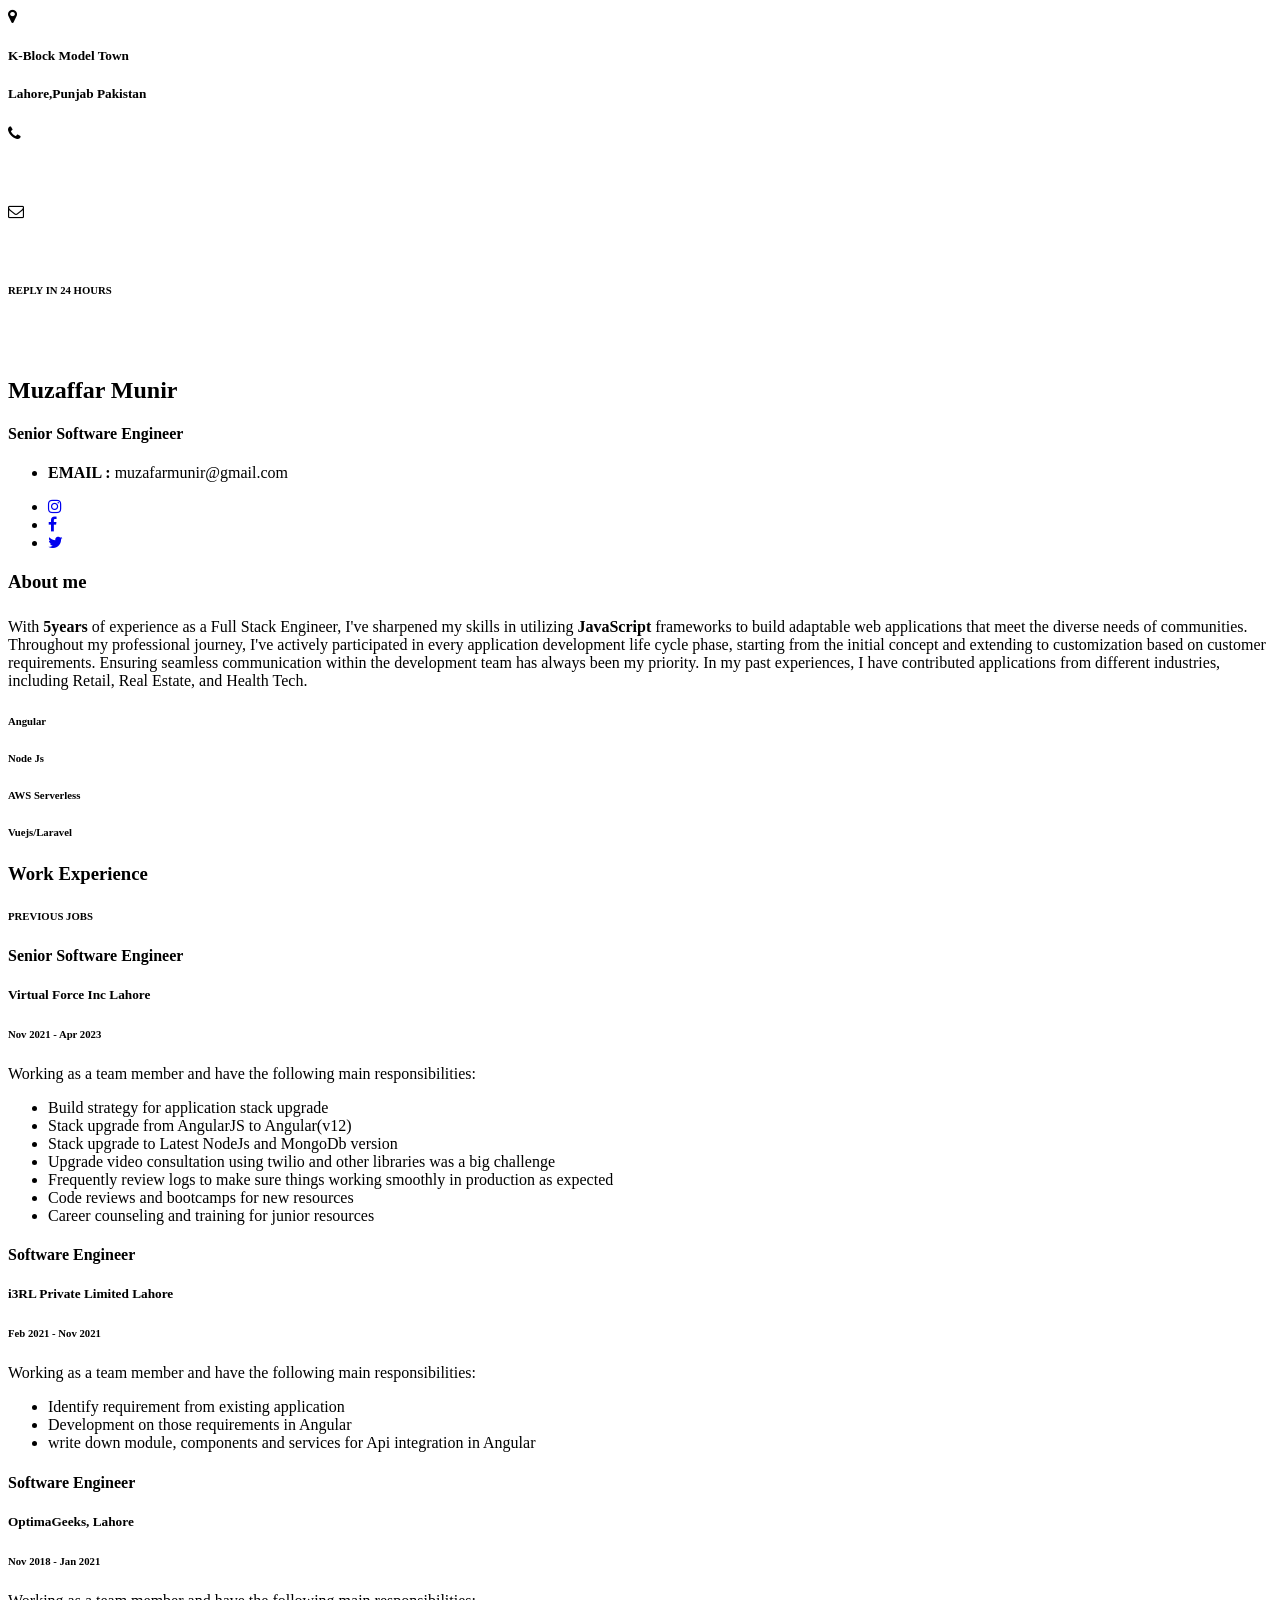
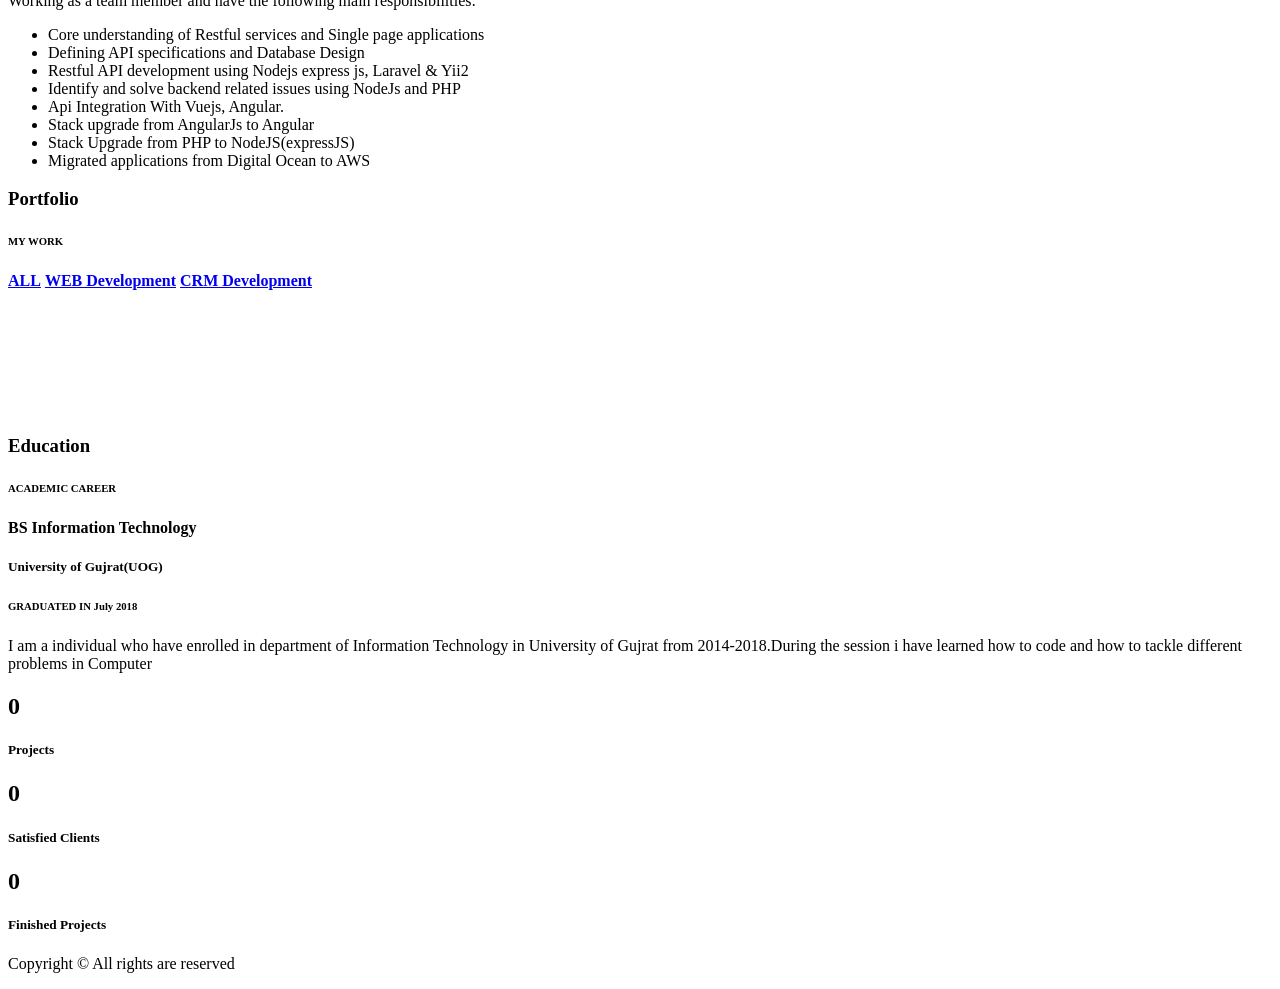
==== index.html @ 5e16a8d0 "adding whatsapp widget" ====
<!DOCTYPE HTML>
<html lang="en">

<head>
    <title>Muzaffar Munir</title>
    <meta http-equiv="X-UA-Compatible" content="IE=edge">
    <meta name="viewport" content="width=device-width, initial-scale=1">
    <meta charset="UTF-8">


    <link rel="icon" type="image/png" href="./images/portfolio.png" />

    <!-- Font -->
    <link rel="stylesheet" href="https://cdnjs.cloudflare.com/ajax/libs/font-awesome/4.7.0/css/font-awesome.min.css">
    <link href="https://fonts.googleapis.com/css?family=Poppins:400,500,600,700%7CAllura" rel="stylesheet">

    <!-- Stylesheets -->

    <link href="common-css/bootstrap.css" rel="stylesheet">

    <link href="common-css/ionicons.css" rel="stylesheet">

    <link href="common-css/fluidbox.min.css" rel="stylesheet">

    <link href="01-cv-portfolio/css/styles.css" rel="stylesheet">

    <link href="01-cv-portfolio/css/responsive.css" rel="stylesheet">
    <!-- Chat application Link-->
    <!-- <script type="text/javascript">
        var Tawk_API = Tawk_API || {}, Tawk_LoadStart = new Date();
        (function () {
            var s1 = document.createElement("script"), s0 = document.getElementsByTagName("script")[0];
            s1.async = true;
            s1.src = 'https://embed.tawk.to/5af2d0cf5f7cdf4f0533fd76/default';
            s1.charset = 'UTF-8';
            s1.setAttribute('crossorigin', '*');
            s0.parentNode.insertBefore(s1, s0);
        })();
    </script> -->

<script async src='https://d2mpatx37cqexb.cloudfront.net/delightchat-whatsapp-widget/embeds/embed.min.js'></script>
<script>
  var wa_btnSetting = {"btnColor":"#16BE45","ctaText":"WhatsApp Us","cornerRadius":40,"marginBottom":20,"marginLeft":20,"marginRight":20,"btnPosition":"right","whatsAppNumber":"923406168990","welcomeMessage":"Excited to Chat with you!","zIndex":999999,"btnColorScheme":"light"};
  window.onload = () => {
    _waEmbed(wa_btnSetting);
  };
</script>


</head>

<body>

    <header>
        <div class="container">
            <div class="heading-wrapper">
                <div class="row">
                    <div class="col-sm-6 col-md-6 col-lg-4">
                        <div class="info">
                            <i class="icon fa fa-map-marker"></i>
                            <div class="right-area">
                                <h5>K-Block Model Town</h5>
                                <h5>Lahore,Punjab Pakistan</h5>
                            </div><!-- right-area -->
                        </div><!-- info -->
                    </div><!-- col-sm-4 -->

                    <div class="col-sm-6 col-md-6 col-lg-4">
                        <div class="info">
                            <i class="icon fa fa-phone"></i>
                            <div class="right-area">
                                <h5><a href="https://wa.me/+923406168990" style="color: white;margin-top: 5%;"> +92
                                        340-6168990</a></h5>
                                <!--<h6>MON - FRI,8AM - 7PM</h6>-->
                            </div><!-- right-area -->
                        </div><!-- info -->
                    </div><!-- col-sm-4 -->

                    <div class="col-sm-6 col-md-6 col-lg-4">
                        <div class="info">
                            <i class="icon fa fa-envelope-o"></i>
                            <div class="right-area">
                                <h5><a href="mailto:muzafarmunir@gmail.com" style="color: white">
                                        muzafarmunir@gmail.com</a></h5>
                                <h6>REPLY IN 24 HOURS</h6>
                            </div><!-- right-area -->
                        </div><!-- info -->
                    </div><!-- col-sm-4 -->
                </div><!-- row -->
            </div><!-- heading-wrapper -->

            <a class="downlad-btn" href="MuzaffarMunir - Full-Stack Engineer- resume.pdf" target="_blank" style="color: white">Download CV</a>
        </div><!-- container -->
    </header>


    <section class="intro-section">
        <div class="container">
            <div class="row">
                <div class="col-md-1 col-lg-2"></div>
                <div class="col-md-10 col-lg-8">
                    <div class="intro">
                        <div class="profile-img"><img src="./images/profile.jpg" alt=""></div>
                        <h2><b>Muzaffar Munir</b></h2>
                        <h4 class="font-yellow">Senior Software Engineer</h4>
                        <ul class="information margin-tb-30">

                            <li><b>EMAIL : </b>muzafarmunir@gmail.com</li>

                        </ul>
                        <ul class="social-icons">
<!-- 
                            <li><a
                                    href="https://www.linkedin.com/in/muzaffar-munir-300060110?trk=nav_responsive_tab_profile_pic"><i
                                        class="fa fa-linkedin"></i></a></li> -->
                            <li><a href="https://www.instagram.com/muzaffarmunir90"><i class="fa fa-instagram"></i></a>
                            </li>
                            <li><a href="https://www.facebook.com/muzaffarmunir90"><i class="fa fa-facebook"></i></a>
                            </li>
                            <li><a href="https://twitter.com/MuzaffarMunir90"><i class="fa fa-twitter"></i></a></li>
                        </ul>
                    </div><!-- intro -->
                </div><!-- col-sm-8 -->
            </div><!-- row -->
        </div><!-- container -->
    </section><!-- intro-section -->

    <section class="about-section section">
        <div class="container">
            <div class="row">
                <div class="col-sm-4">
                    <div class="heading">
                        <h3><b>About me</b></h3>
                        <h6 class="font-lite-black"><b>
                                <!-- PROFESSIONAL PATH -->
                            </b></h6>
                    </div>
                </div><!-- col-sm-4 -->
                <div class="col-sm-8">
                    <p class="margin-b-50">With <b>5years</b> of experience as a Full Stack Engineer, I've sharpened my skills in utilizing <b>JavaScript</b> frameworks to build adaptable web applications that meet the diverse needs of communities. Throughout my professional journey, I've actively participated in every application development life cycle phase, starting from the initial concept and extending to customization based on customer requirements. Ensuring seamless communication within the development team has always been my priority. In my past experiences, I have contributed applications from different industries, including Retail, Real Estate, and Health Tech.</p>

                    <div class="row">

                        

                        
                        <div class="col-sm-6 col-md-6 col-lg-3">
                            <div class="radial-prog-area margin-b-30">
                                <div class="radial-progress" data-prog-percent=".90">
                                    <div></div>
                                    <h6 class="progress-title">Angular</h6>
                                </div>
                            </div><!-- radial-prog-area-->
                        </div><!-- col-sm-6-->

                        <div class="col-sm-6 col-md-6 col-lg-3">
                            <div class="radial-prog-area margin-b-50">
                                <div class="radial-progress" data-prog-percent=".70">
                                    <div></div>
                                    <h6 class="progress-title">Node Js</h6>
                                </div>
                            </div><!-- radial-prog-area-->
                        </div><!-- col-sm-6-->

                        <div class="col-sm-6 col-md-6 col-lg-3">
                            <div class="radial-prog-area margin-b-30">
                                <div class="radial-progress" data-prog-percent=".60">
                                    <div></div>
                                    <h6 class="progress-title">AWS Serverless</h6>
                                </div>
                            </div><!-- radial-prog-area-->
                        </div><!-- col-sm-6-->

                        <div class="col-sm-6 col-md-6 col-lg-3">
                            <div class="radial-prog-area margin-b-50">
                                <div class="radial-progress" data-prog-percent=".50">
                                    <div></div>
                                    <h6 class="progress-title">Vuejs/Laravel</h6>
                                </div>
                            </div><!-- radial-prog-area-->
                        </div><!-- col-sm-6-->


                    </div><!-- row -->
                </div><!-- col-sm-8 -->
            </div><!-- row -->
        </div><!-- container -->
    </section><!-- about-section -->

    <section class="experience-section section">
        <div class="container">
            <div class="row">
                <div class="col-sm-4">
                    <div class="heading">
                        <h3><b>Work Experience</b></h3>
                        <h6 class="font-lite-black"><b>PREVIOUS JOBS</b></h6>
                    </div>
                </div><!-- col-sm-4 -->
                <div class="col-sm-8">




                    <div class="experience margin-b-50">
                        <h4><b>Senior Software Engineer</b></h4>
                        <h5 class="font-yellow"><b>Virtual Force Inc</b> Lahore</h5>
                        <h6 class="margin-t-10">Nov 2021 - Apr 2023</h6>
                        <p class="font-semi-white margin-tb-30">Working as a team member and have the following main
                            responsibilities:</p>
                        <ul class="list margin-b-30">
                            <li>Build strategy for application stack upgrade</li>
                            <li>Stack upgrade from AngularJS to Angular(v12)</li>
                            <li>Stack upgrade to Latest NodeJs and MongoDb version</li>
                            <li>Upgrade video consultation using twilio and other libraries was a big challenge</li>
                            <li>Frequently review logs to make sure things working smoothly in production as expected</li>
                            <li>Code reviews and bootcamps for new resources</li>
                            <li>Career counseling and training for junior resources</li>
                        </ul>

                    </div> <!-- experience -->


                    <div class="experience margin-b-50">
                        <h4><b>Software Engineer</b></h4>
                        <h5 class="font-yellow"><b>i3RL Private Limited</b> Lahore</h5>
                        <h6 class="margin-t-10">Feb 2021 - Nov 2021</h6>
                        <p class="font-semi-white margin-tb-30">Working as a team member and have the following main
                            responsibilities:</p>
                        <ul class="list margin-b-30">
                            <li>Identify requirement from existing application</li>
                            <li>Development on those requirements in Angular</li>
                            <li>write down module, components and services for Api integration in Angular</li>
                        </ul>

                    </div>
                     <!-- experience -->


                    <div class="experience margin-b-50">
                        <h4><b>Software Engineer</b></h4>
                        <h5 class="font-yellow"><b>OptimaGeeks,</b> Lahore</h5>
                        <h6 class="margin-t-10">Nov 2018 - Jan 2021</h6>
                        <p class="font-semi-white margin-tb-30">Working as a team member and have the following main
                            responsibilities: </p>
                        <ul class="list margin-b-30">
                            <li>Core understanding of Restful services and Single page applications</li>
                            <li>Defining API specifications and Database Design</li>
                            <li>Restful API development using Nodejs express js, Laravel & Yii2</li>
                            <li>Identify and solve backend related issues using NodeJs and PHP</li>
                            <li>Api Integration With Vuejs, Angular.</li>
                            <li>Stack upgrade from AngularJs to Angular</li>
                            <li>Stack Upgrade from PHP to NodeJS(expressJS)</li>
                            <li>Migrated applications from Digital Ocean to AWS</li>
                        </ul>
                    </div> <!-- experience -->

                </div><!-- col-sm-8 -->
            </div><!-- row -->
        </div><!-- container -->

    </section><!-- experience-section -->

    <section class="portfolio-section section">
        <div class="container">
            <div class="row">
                <div class="col-sm-4">
                    <div class="heading">
                        <h3><b>Portfolio</b></h3>
                        <h6 class="font-lite-black"><b>MY WORK</b></h6>
                    </div>
                </div><!-- col-sm-4 -->
                <div class="col-sm-8">
                    <div class="portfolioFilter clearfix margin-b-80">
                        <a href="#" data-filter="*" class="current"><b>ALL</b></a>
                        <a href="#" data-filter=".web-design"><b>WEB Development</b></a>
                        <a href="#" data-filter=".crm"><b>CRM Development</b></a>
                        <!--<a href="#" data-filter=".graphic-design"><b>Free Lancing</b></a> -->
                    </div><!-- portfolioFilter -->
                </div><!-- col-sm-8 -->
            </div><!-- row -->
        </div><!-- container -->

        <div class="portfolioContainer">

            <div class="p-item web-design">
                <a href="https://binimarina.com/" target="_blank">
                    <img src="./images/experiences/binimarina.jpg" alt="">
                </a>
            </div><!-- p-item -->
            <div class="p-item web-design">
                <a href="http://winhud.com/" target="_blank">
                    <img src="/images/experiences/winhud.jpg" alt="">
                </a>
            </div><!-- p-item -->


            <div class="p-item web-design">
                <a href="http://elisaproperties.com/" target="_blank">
                    <img src="./images/experiences/EP.jpg" alt=""></a>
            </div><!-- p-item-->

            <div class="p-item web-design">
                <a href="http://mod4.optima-webs.com" target="_blank">
                    <img src="./images/experiences/mod4.jpg" alt=""></a>
            </div><!-- p-item -->



            <div class="p-item  web-design">
                <a href="http://ibizamyproperty.com/" target="_blank">
                    <img src="./images/experiences/IMP.jpg" alt=""></a>
            </div><!-- p-item -->

            <div class="p-item  we-design crm">
                <a href="https://my.optima-crm.com/" target="_blank">
                    <img src="./images/experiences/v1.jpg" alt=""></a>
            </div><!-- p-item -->
            <div class="p-item  we-design crm">
                <a href="https://my2.optima-crm.com/" target="_blank">
                    <img src="./images/experiences/CRMv2.jpg" alt=""></a>
            </div><!-- p-item -->

            <!-- <div class="p-item web-design crm">
				<a href="images/portfolio-6-600x800.jpg" data-fluidbox>
					<!-- <img src="images/portfolio-6-600x800.jpg" alt=""></a>
			</div> -->
            <!-- p-item -->

        </div><!-- portfolioContainer -->

    </section><!-- portfolio-section -->




    <section class="education-section section">
        <div class="container">
            <div class="row">
                <div class="col-sm-4">
                    <div class="heading">
                        <h3><b>Education</b></h3>
                        <h6 class="font-lite-black"><b>ACADEMIC CAREER</b></h6>
                    </div>
                </div><!-- col-sm-4 -->
                <div class="col-sm-8">
                    <div class="education-wrapper">
                        <div class="education margin-b-50">
                            <h4><b>BS Information Technology</b></h4>
                            <h5 class="font-yellow"><b>University of Gujrat(UOG)</b></h5>
                            <h6 class="font-lite-black margin-t-10">GRADUATED IN July 2018</h6>
                            <p class="margin-tb-30">I am a individual who have enrolled in department of Information
                                Technology in University of Gujrat from 2014-2018.During the session i have learned how
                                to code and how to tackle different problems in Computer </p>
                        </div><!-- education -->

                        <!-- <div class="education margin-b-50">
							<h4><b>Int</b></h4>
							<h5 class="font-yellow"><b>NEW YORK PUBLIC UNIVERSITY</b></h5>
							<h6 class="font-lite-black margin-t-10">GRADUATED IN MAY 2009(6 MONTHS)</h6>
							<p class="margin-tb-30">Duis non volutpat arcu, eu mollis tellus. Sed finibus aliquam neque sit amet sodales. 
							Lorem ipsum dolor sit amet, consectetur adipiscing elit. Nulla maximus pellentes que velit, 
							quis consequat nulla effi citur at. Maecenas sed massa tristique.Duis non volutpat arcu, 
							eu mollis tellus. Sed finibus aliquam neque sit amet sodales. </p>
						</div> -->
                        <!-- education -->

                        <!-- <div class="education margin-b-50">
							<h4><b>GRADUATED VALEDICTERIAN</b></h4>
							<h5 class="font-yellow"><b>PUBLIC COLLEGE</b></h5>
							<h6 class="font-lite-black margin-t-10">GRADUATED IN MAY 2008(4 YEARS)</h6>
							<p class="margin-tb-30">Duis non volutpat arcu, eu mollis tellus. Sed finibus aliquam neque sit amet sodales. 
							Lorem ipsum dolor sit amet, consectetur adipiscing elit. Nulla maximus pellentes que velit, 
							quis consequat nulla effi citur at. Maecenas sed massa tristique.Duis non volutpat arcu, 
							eu mollis tellus. Sed finibus aliquam neque sit amet sodales. </p>
						</div> -->
                        <!-- education -->
                    </div><!-- education-wrapper -->
                </div><!-- col-sm-8 -->
            </div><!-- row -->
        </div><!-- container -->

    </section><!-- about-section -->

    <section class="counter-section" id="counter">
        <div class="container">
            <div class="row">


                <div class="col-sm-6 col-md-6 col-lg-4">
                    <div class="counter margin-b-30">
                        <h1 class="title"><b><span class="counter-value" data-duration="1400"
                                    data-count="20">0</span></b></h1>
                        <h5 class="desc"><b>Projects</b></h5>
                    </div><!-- counter -->
                </div><!-- col-md-3-->

                <div class="col-sm-6 col-md-6 col-lg-4">
                    <div class="counter margin-b-30">
                        <h1 class="title"><b><span class="counter-value" data-duration="700"
                                    data-count="10">0</span></b></h1>
                        <h5 class="desc"><b>Satisfied Clients</b></h5>
                    </div><!-- counter -->
                </div><!-- col-md-3-->

                <div class="col-sm-6 col-md-6 col-lg-4">
                    <div class="counter margin-b-30">
                        <h1 class="title"><b><span class="counter-value" data-duration="2000"
                                    data-count="12">0</span></b></h1>
                        <h5 class="desc"><b>Finished Projects</b></h5>
                    </div><!-- margin-b-30 -->
                </div><!-- col-md-3-->

            </div><!-- row-->
        </div><!-- container-->
    </section><!-- counter-section-->

    <footer>
        <p class="copyright">

            Copyright &copy;
            All rights are reserved
        </p>


    </footer>


    <!-- SCIPTS -->

    <script src="common-js/jquery-3.2.1.min.js"></script>

    <script src="common-js/tether.min.js"></script>

    <script src="common-js/bootstrap.js"></script>

    <script src="common-js/isotope.pkgd.min.js"></script>

    <script src="common-js/jquery.waypoints.min.js"></script>

    <script src="common-js/progressbar.min.js"></script>

    <!--<script src="common-js/jquery.fluidbox.min.js"></script>-->

    <script src="common-js/scripts.js"></script>

</body>

</html>
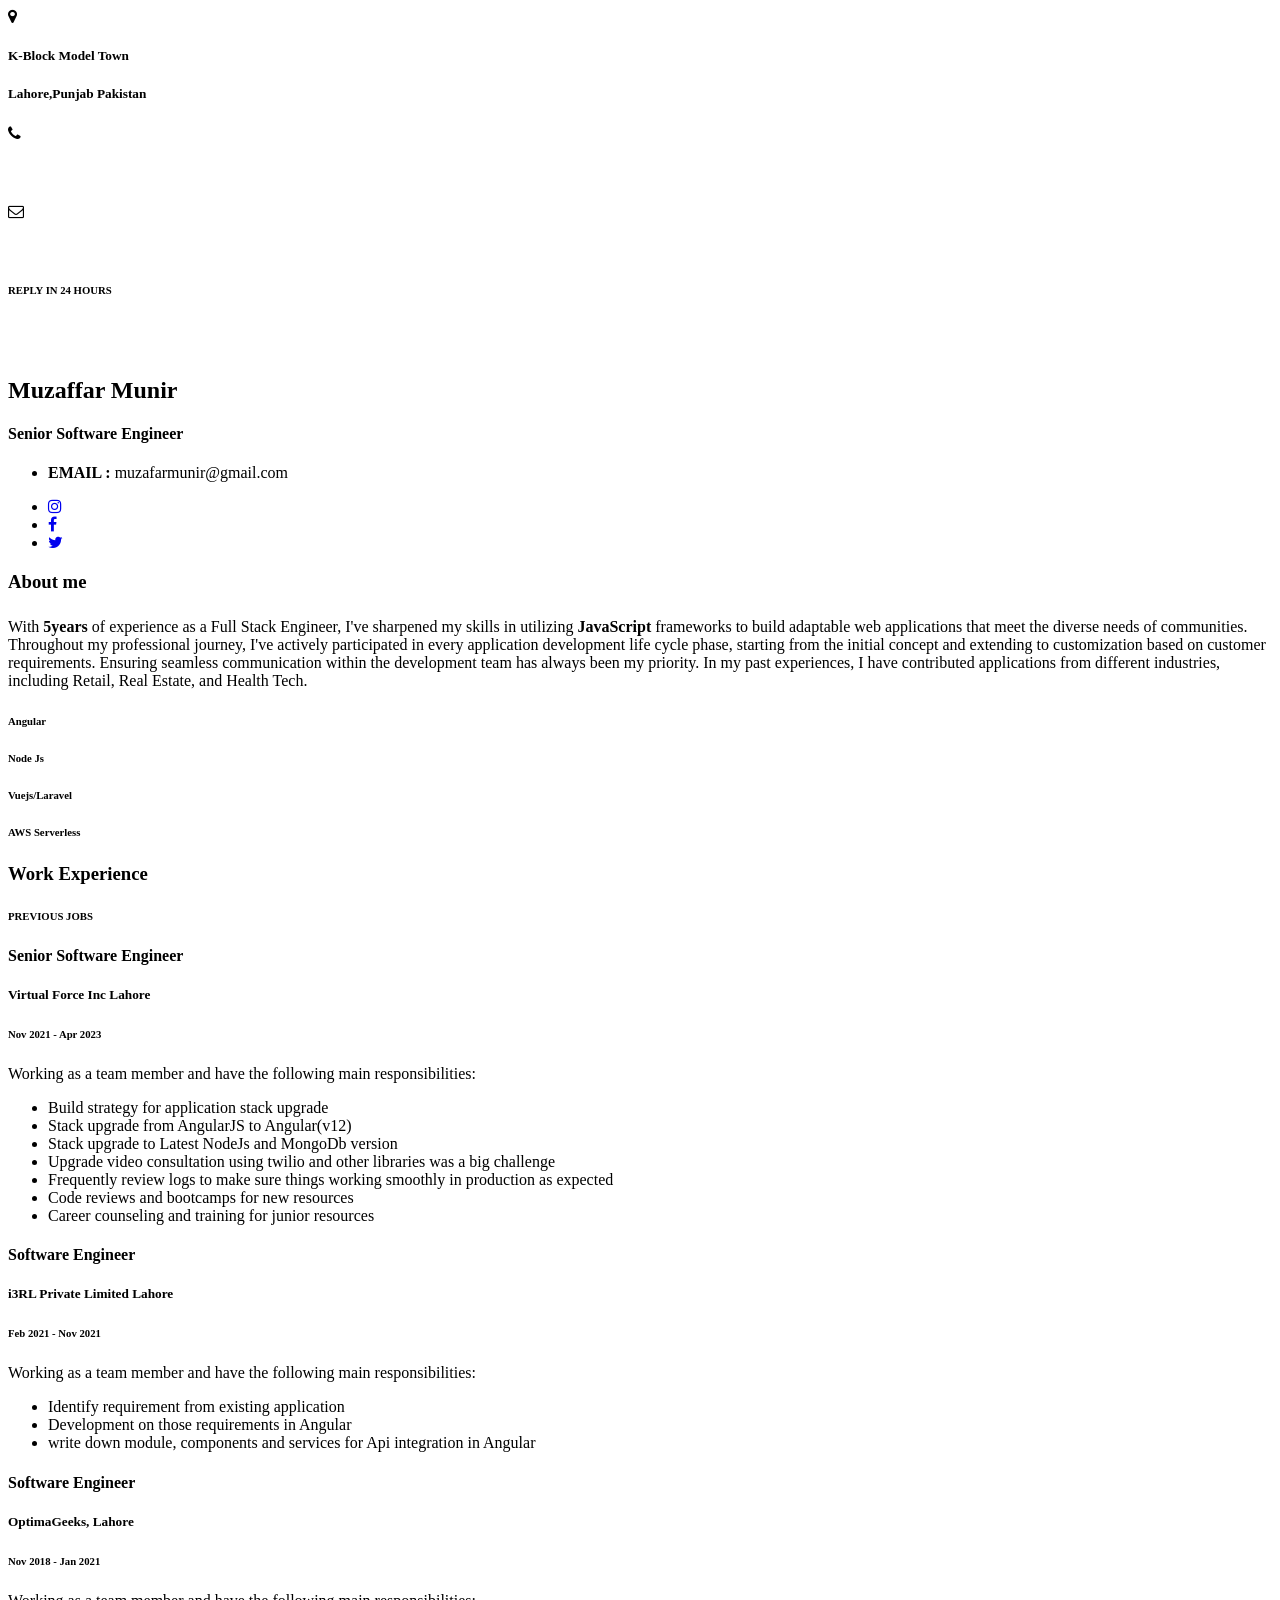
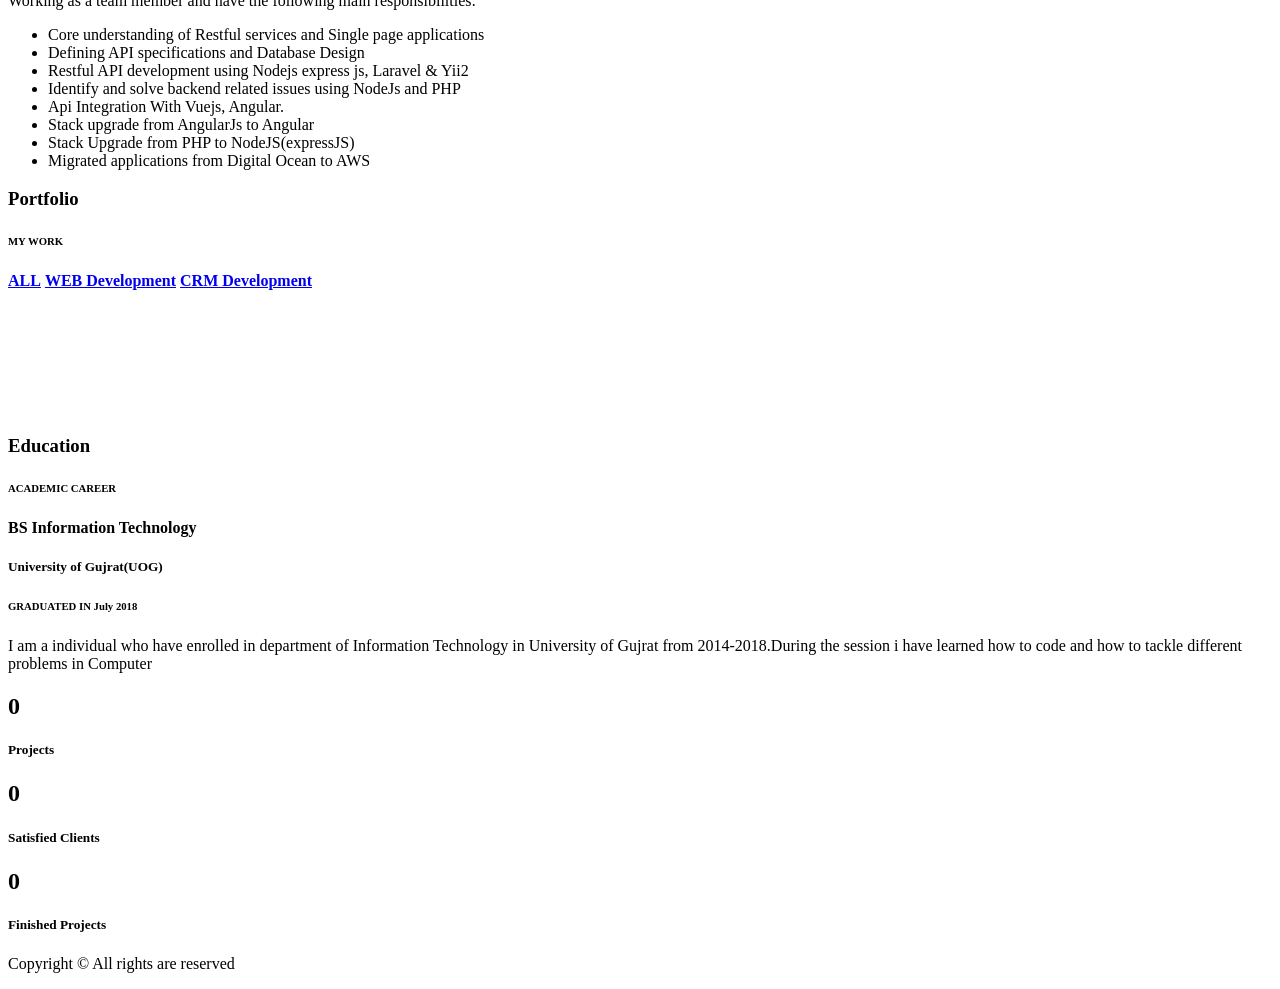
==== commit aa55c461: "updates" ====
--- a/index.html
+++ b/index.html
@@ -38,13 +38,13 @@
         })();
     </script> -->
 
-<script async src='https://d2mpatx37cqexb.cloudfront.net/delightchat-whatsapp-widget/embeds/embed.min.js'></script>
-<script>
-  var wa_btnSetting = {"btnColor":"#16BE45","ctaText":"WhatsApp Us","cornerRadius":40,"marginBottom":20,"marginLeft":20,"marginRight":20,"btnPosition":"right","whatsAppNumber":"923406168990","welcomeMessage":"Excited to Chat with you!","zIndex":999999,"btnColorScheme":"light"};
-  window.onload = () => {
-    _waEmbed(wa_btnSetting);
-  };
-</script>
+    <script async src='https://d2mpatx37cqexb.cloudfront.net/delightchat-whatsapp-widget/embeds/embed.min.js'></script>
+    <script>
+        var wa_btnSetting = { "btnColor": "#16BE45", "ctaText": "WhatsApp Us", "cornerRadius": 40, "marginBottom": 20, "marginLeft": 20, "marginRight": 20, "btnPosition": "right", "whatsAppNumber": "923406168990", "welcomeMessage": "Excited to Chat with you!", "zIndex": 999999, "btnColorScheme": "light" };
+        window.onload = () => {
+            _waEmbed(wa_btnSetting);
+        };
+    </script>
 
 
 </head>
@@ -89,7 +89,8 @@
                 </div><!-- row -->
             </div><!-- heading-wrapper -->
 
-            <a class="downlad-btn" href="MuzaffarMunir - Full-Stack Engineer- resume.pdf" target="_blank" style="color: white">Download CV</a>
+            <a class="downlad-btn" href="MuzaffarMunir - Full-Stack Engineer- resume.pdf" target="_blank"
+                style="color: white">Download CV</a>
         </div><!-- container -->
     </header>
 
@@ -109,7 +110,7 @@
 
                         </ul>
                         <ul class="social-icons">
-<!-- 
+                            <!-- 
                             <li><a
                                     href="https://www.linkedin.com/in/muzaffar-munir-300060110?trk=nav_responsive_tab_profile_pic"><i
                                         class="fa fa-linkedin"></i></a></li> -->
@@ -137,13 +138,20 @@
                     </div>
                 </div><!-- col-sm-4 -->
                 <div class="col-sm-8">
-                    <p class="margin-b-50">With <b>5years</b> of experience as a Full Stack Engineer, I've sharpened my skills in utilizing <b>JavaScript</b> frameworks to build adaptable web applications that meet the diverse needs of communities. Throughout my professional journey, I've actively participated in every application development life cycle phase, starting from the initial concept and extending to customization based on customer requirements. Ensuring seamless communication within the development team has always been my priority. In my past experiences, I have contributed applications from different industries, including Retail, Real Estate, and Health Tech.</p>
+                    <p class="margin-b-50">With <b>5years</b> of experience as a Full Stack Engineer, I've sharpened my
+                        skills in utilizing <b>JavaScript</b> frameworks to build adaptable web applications that meet
+                        the diverse needs of communities. Throughout my professional journey, I've actively participated
+                        in every application development life cycle phase, starting from the initial concept and
+                        extending to customization based on customer requirements. Ensuring seamless communication
+                        within the development team has always been my priority. In my past experiences, I have
+                        contributed applications from different industries, including Retail, Real Estate, and Health
+                        Tech.</p>
 
                     <div class="row">
 
-                        
-
-                        
+
+
+
                         <div class="col-sm-6 col-md-6 col-lg-3">
                             <div class="radial-prog-area margin-b-30">
                                 <div class="radial-progress" data-prog-percent=".90">
@@ -166,7 +174,7 @@
                             <div class="radial-prog-area margin-b-30">
                                 <div class="radial-progress" data-prog-percent=".60">
                                     <div></div>
-                                    <h6 class="progress-title">AWS Serverless</h6>
+                                    <h6 class="progress-title">Vuejs/Laravel</h6>
                                 </div>
                             </div><!-- radial-prog-area-->
                         </div><!-- col-sm-6-->
@@ -175,7 +183,7 @@
                             <div class="radial-prog-area margin-b-50">
                                 <div class="radial-progress" data-prog-percent=".50">
                                     <div></div>
-                                    <h6 class="progress-title">Vuejs/Laravel</h6>
+                                    <h6 class="progress-title">AWS Serverless</h6>
                                 </div>
                             </div><!-- radial-prog-area-->
                         </div><!-- col-sm-6-->
@@ -212,7 +220,8 @@
                             <li>Stack upgrade from AngularJS to Angular(v12)</li>
                             <li>Stack upgrade to Latest NodeJs and MongoDb version</li>
                             <li>Upgrade video consultation using twilio and other libraries was a big challenge</li>
-                            <li>Frequently review logs to make sure things working smoothly in production as expected</li>
+                            <li>Frequently review logs to make sure things working smoothly in production as expected
+                            </li>
                             <li>Code reviews and bootcamps for new resources</li>
                             <li>Career counseling and training for junior resources</li>
                         </ul>
@@ -233,7 +242,7 @@
                         </ul>
 
                     </div>
-                     <!-- experience -->
+                    <!-- experience -->
 
 
                     <div class="experience margin-b-50">
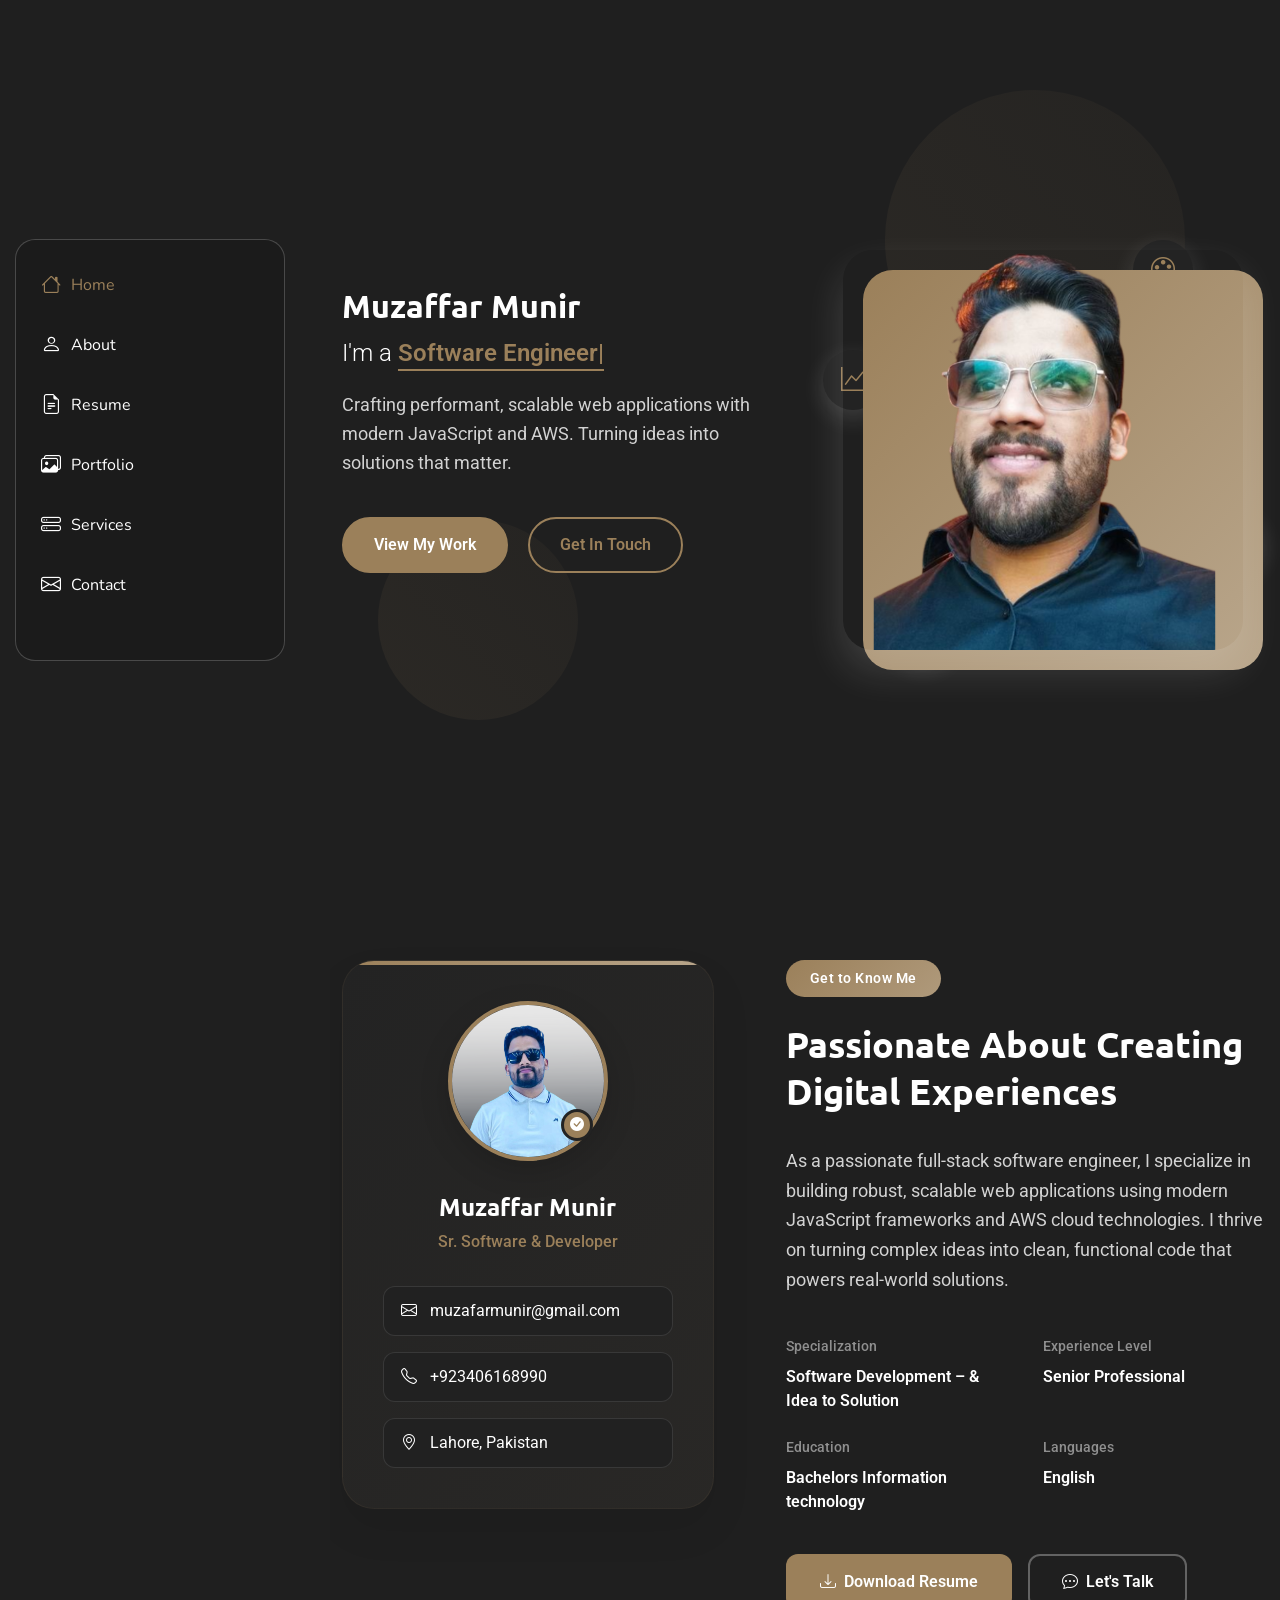
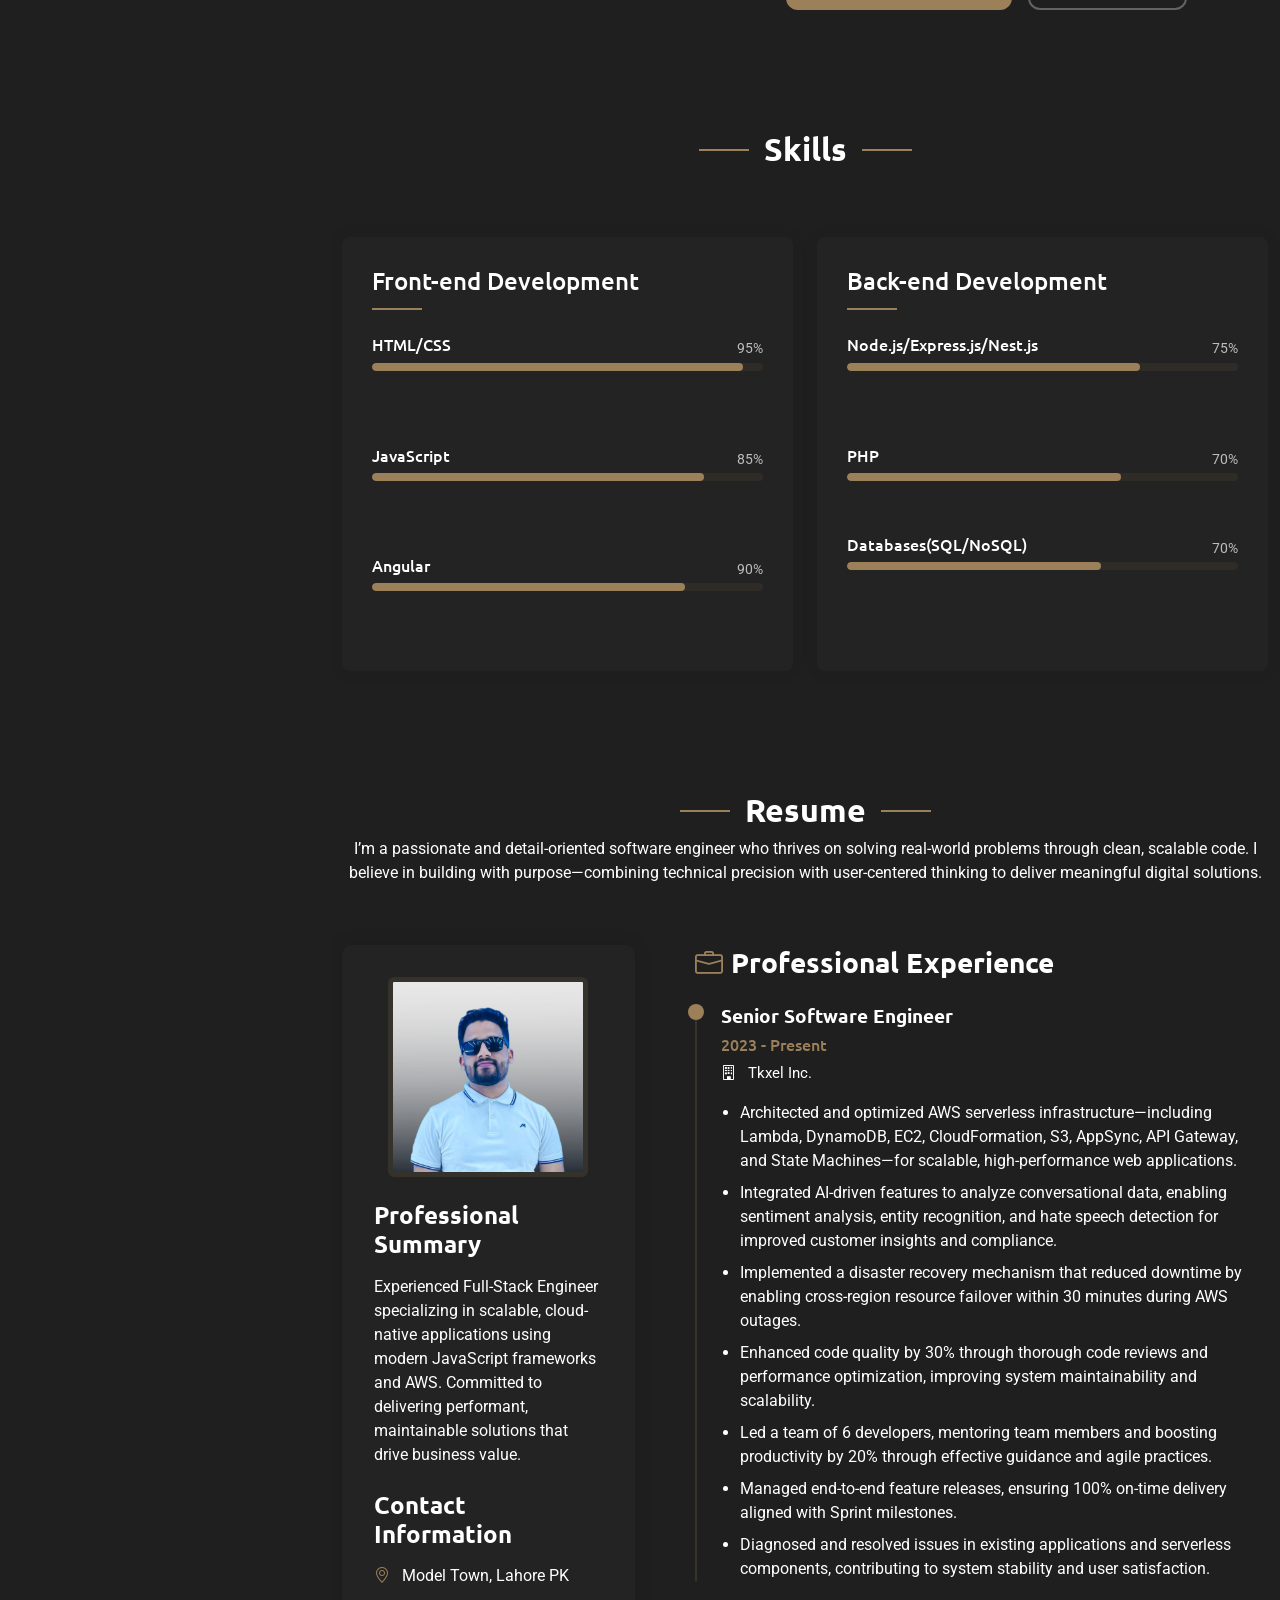
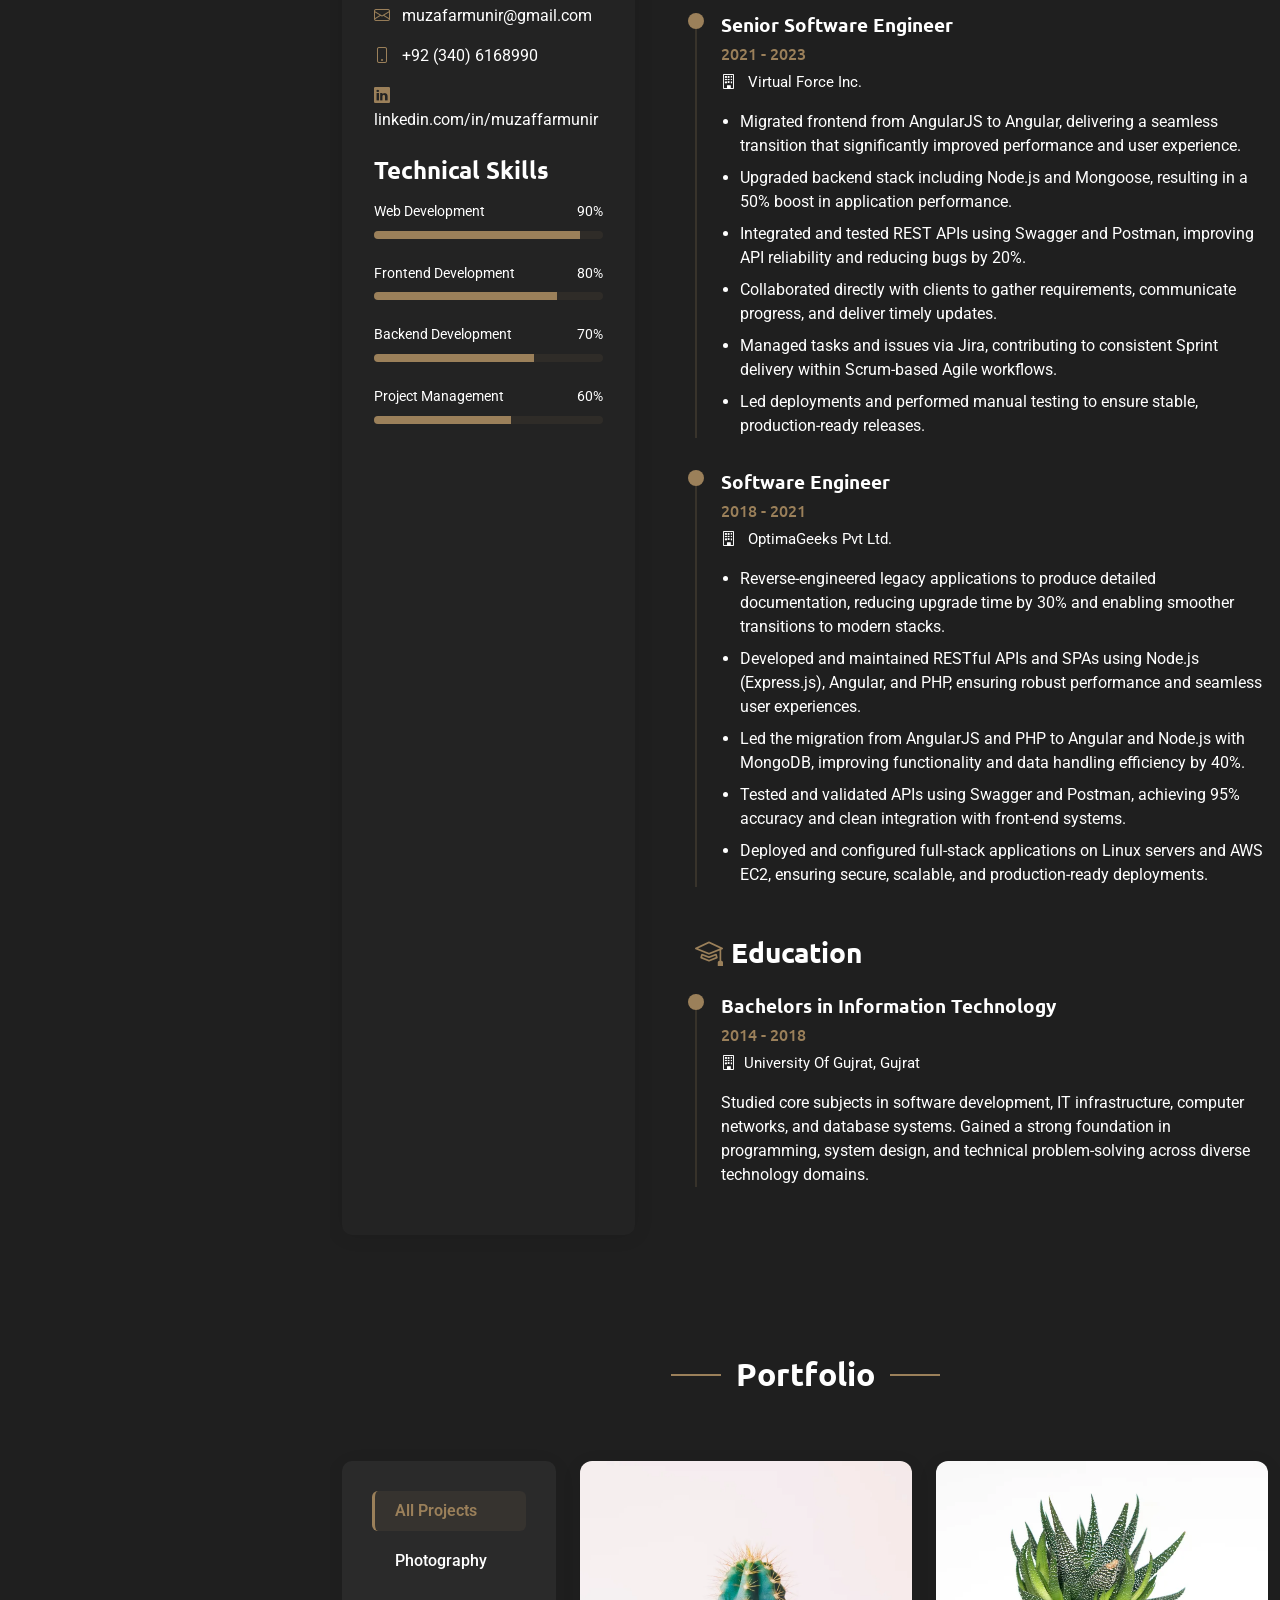
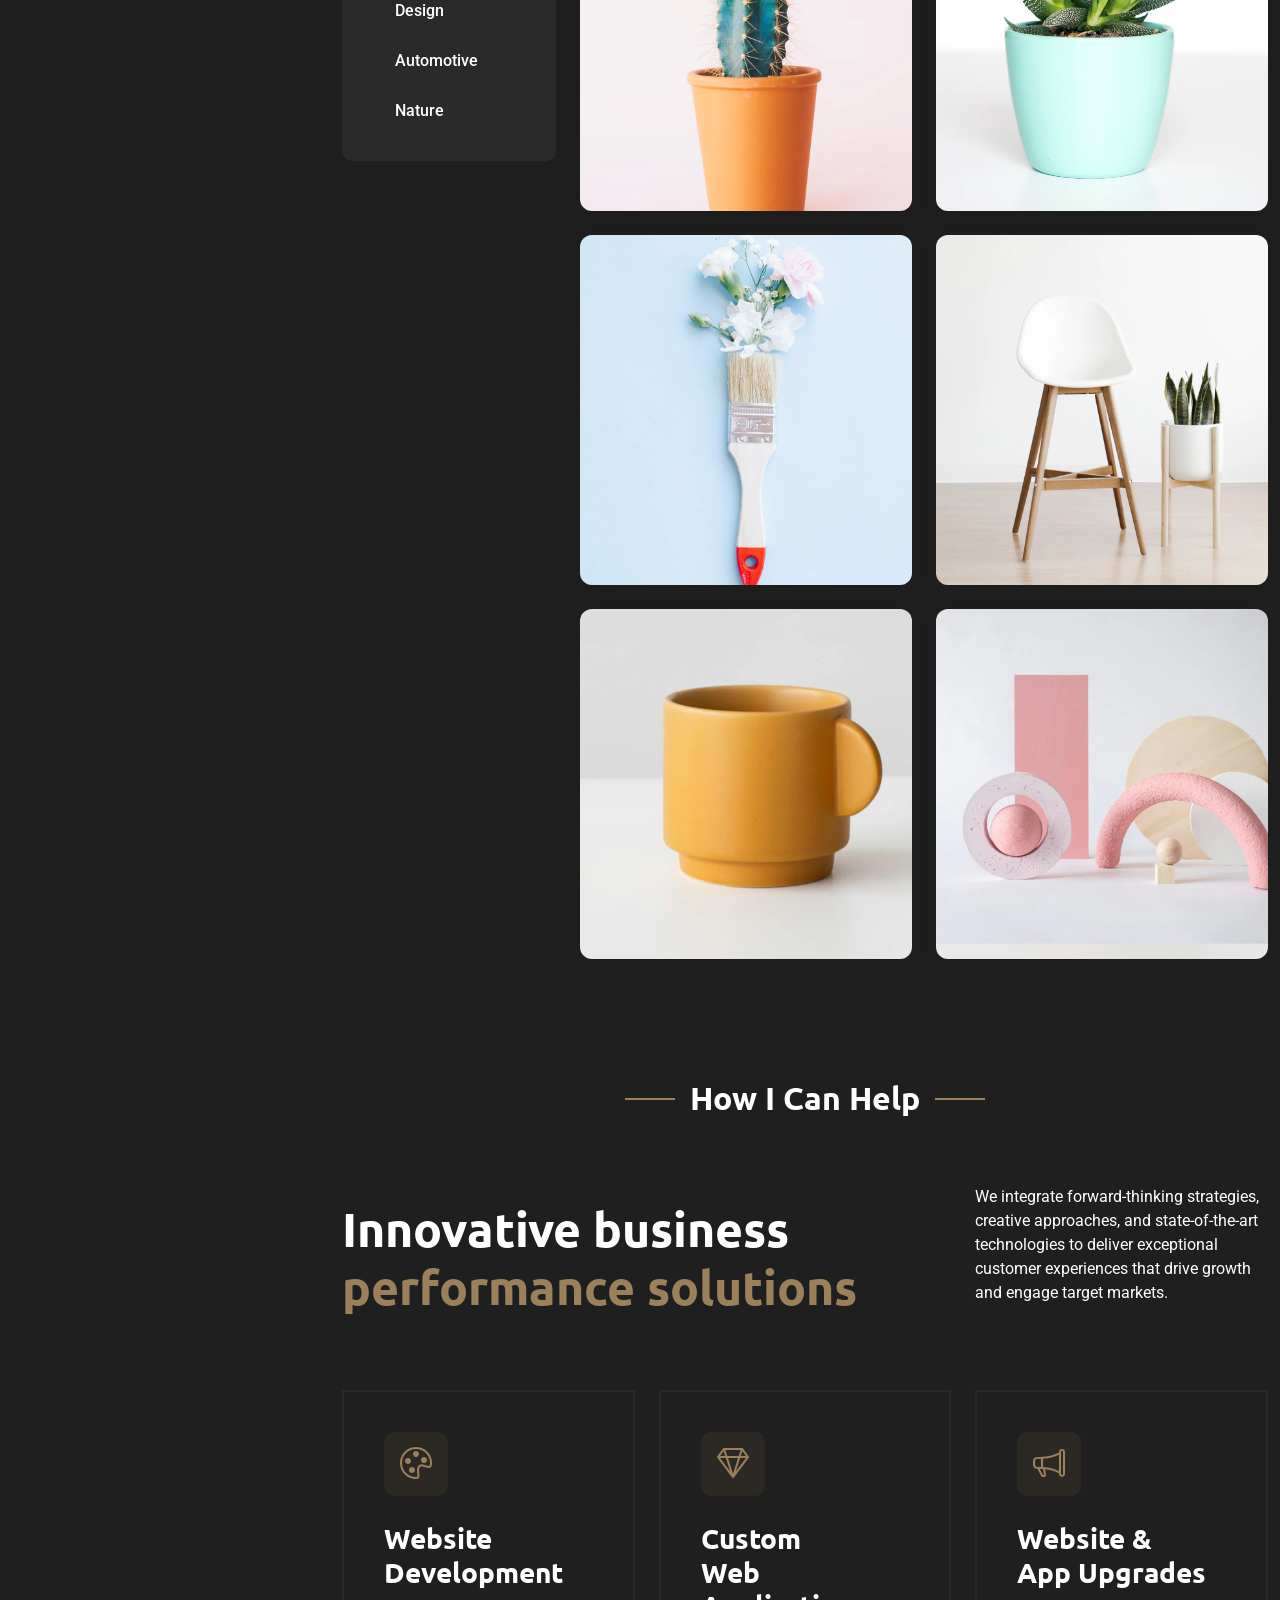
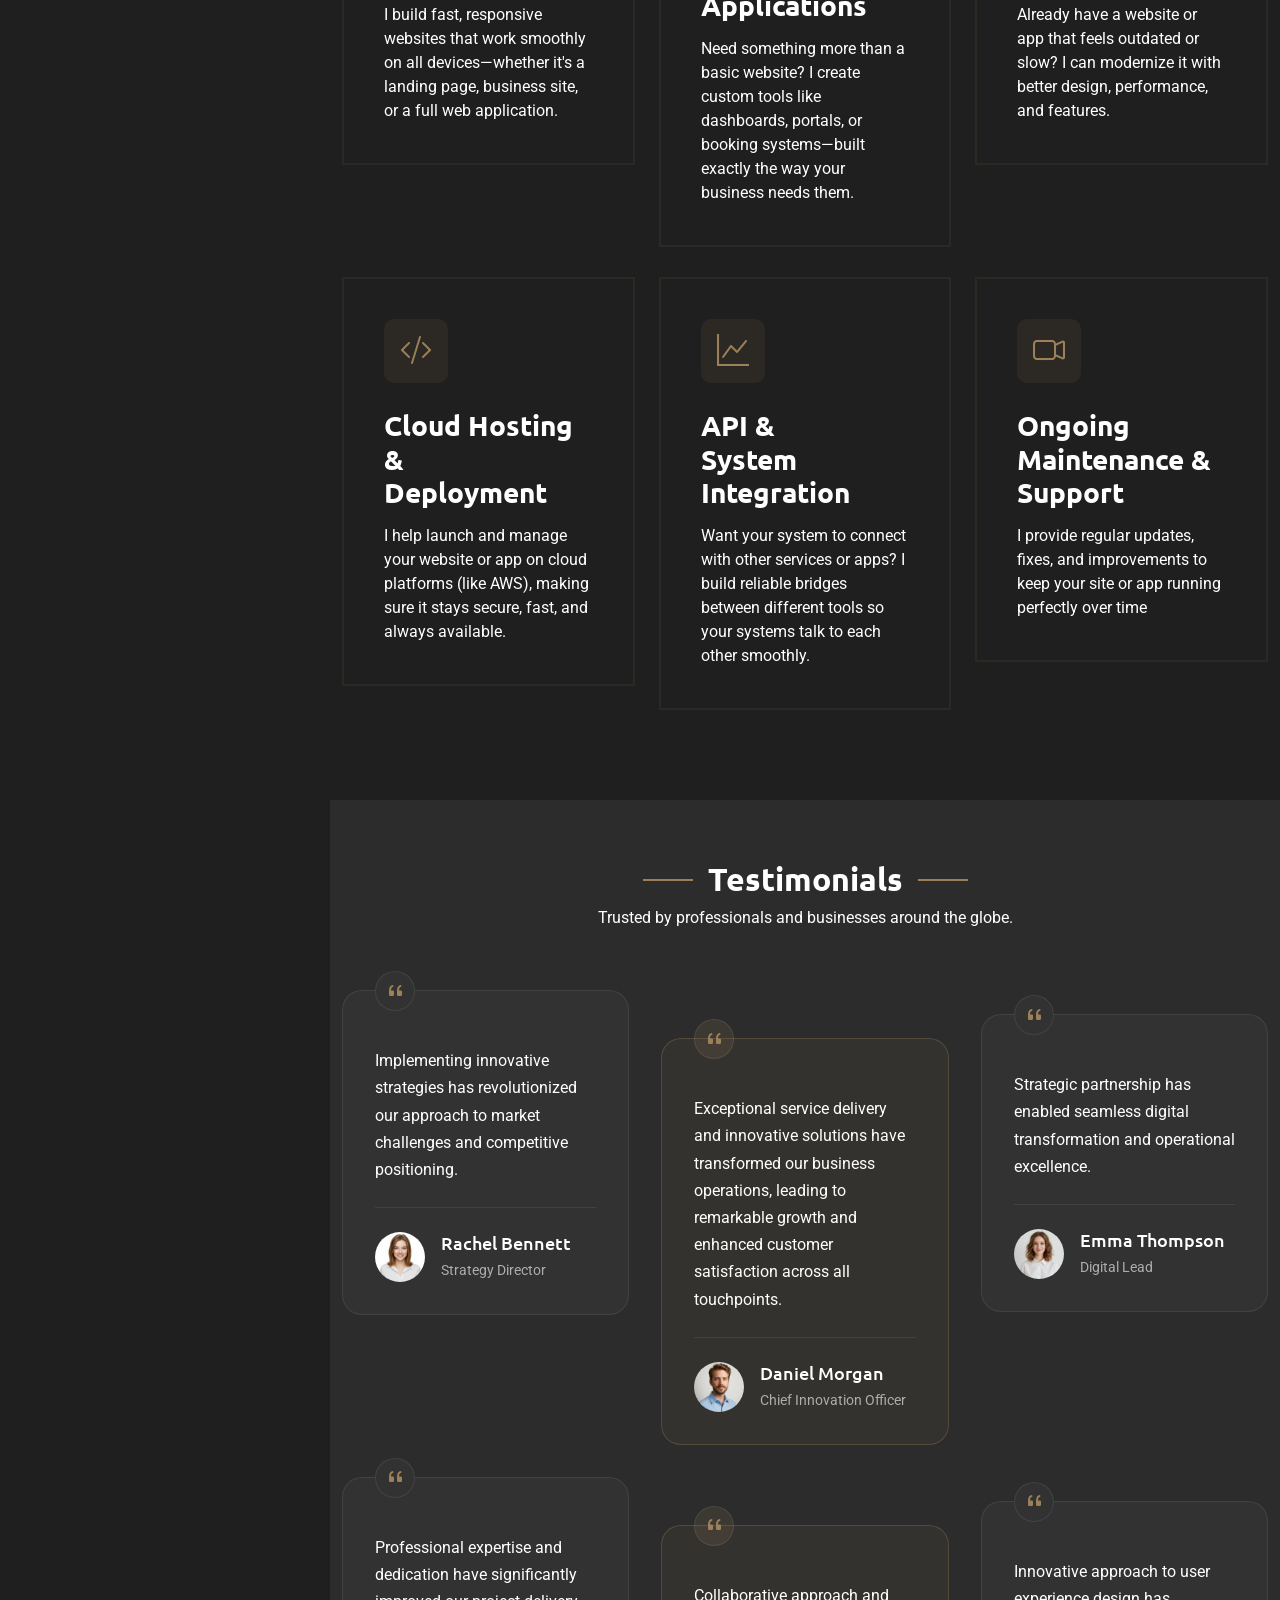
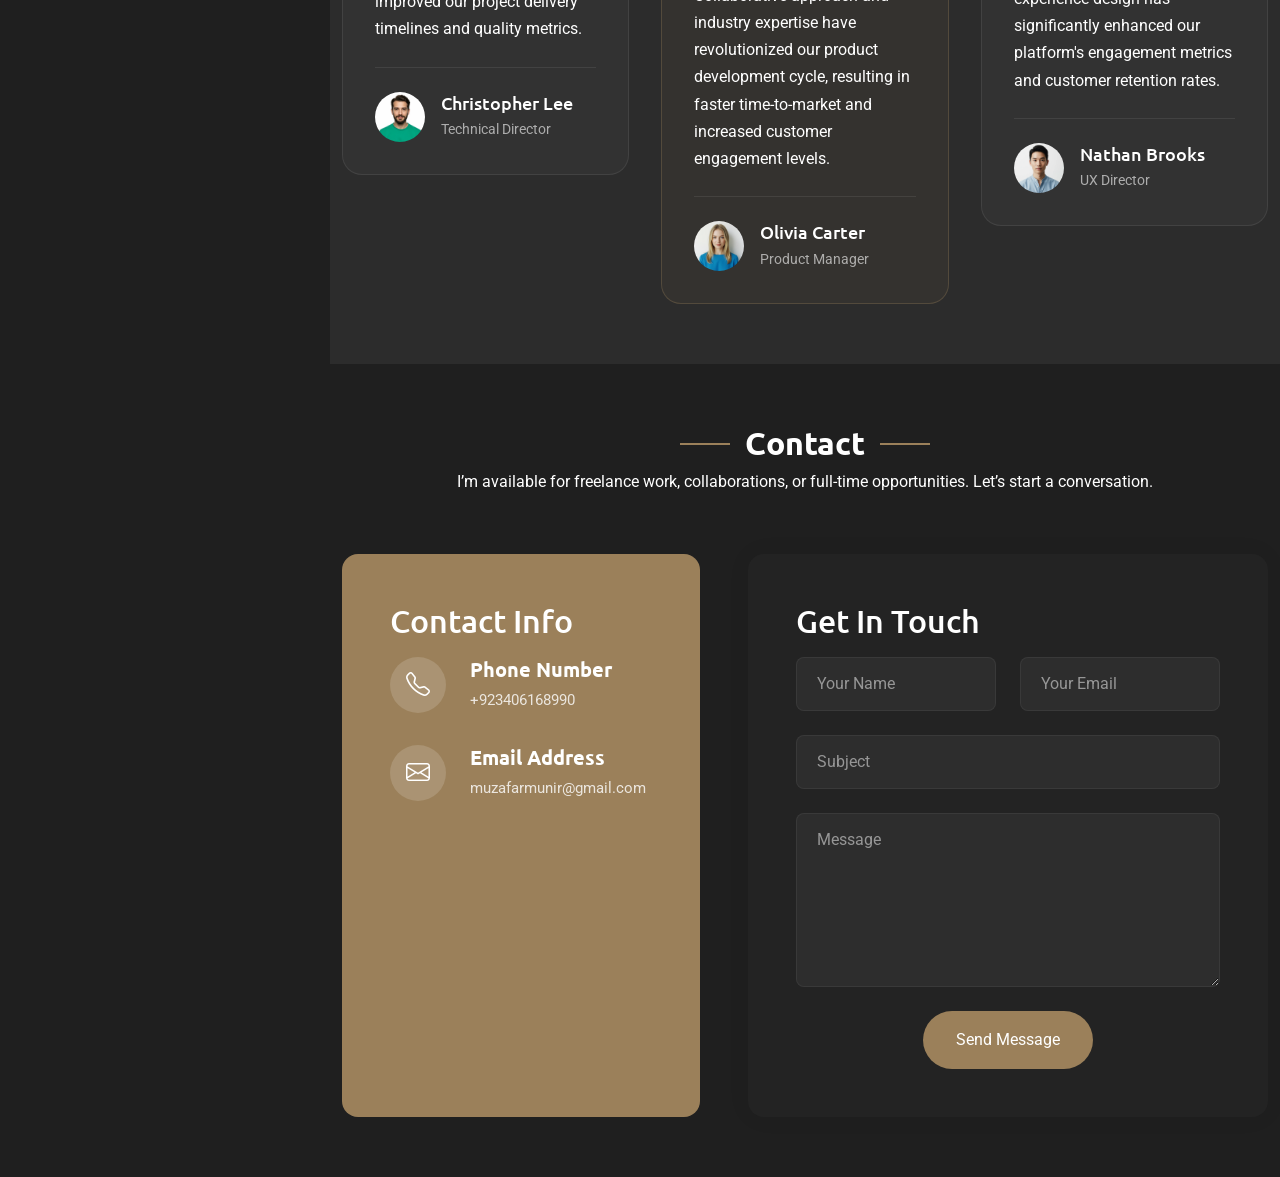
==== commit 5050bbf4: "updated portfolio" ====
--- a/index.html
+++ b/index.html
@@ -1,456 +1,1176 @@
-<!DOCTYPE HTML>
+<!DOCTYPE html>
 <html lang="en">
 
 <head>
-    <title>Muzaffar Munir</title>
-    <meta http-equiv="X-UA-Compatible" content="IE=edge">
-    <meta name="viewport" content="width=device-width, initial-scale=1">
-    <meta charset="UTF-8">
-
-
-    <link rel="icon" type="image/png" href="./images/portfolio.png" />
-
-    <!-- Font -->
-    <link rel="stylesheet" href="https://cdnjs.cloudflare.com/ajax/libs/font-awesome/4.7.0/css/font-awesome.min.css">
-    <link href="https://fonts.googleapis.com/css?family=Poppins:400,500,600,700%7CAllura" rel="stylesheet">
-
-    <!-- Stylesheets -->
-
-    <link href="common-css/bootstrap.css" rel="stylesheet">
-
-    <link href="common-css/ionicons.css" rel="stylesheet">
-
-    <link href="common-css/fluidbox.min.css" rel="stylesheet">
-
-    <link href="01-cv-portfolio/css/styles.css" rel="stylesheet">
-
-    <link href="01-cv-portfolio/css/responsive.css" rel="stylesheet">
-    <!-- Chat application Link-->
-    <!-- <script type="text/javascript">
-        var Tawk_API = Tawk_API || {}, Tawk_LoadStart = new Date();
-        (function () {
-            var s1 = document.createElement("script"), s0 = document.getElementsByTagName("script")[0];
-            s1.async = true;
-            s1.src = 'https://embed.tawk.to/5af2d0cf5f7cdf4f0533fd76/default';
-            s1.charset = 'UTF-8';
-            s1.setAttribute('crossorigin', '*');
-            s0.parentNode.insertBefore(s1, s0);
-        })();
-    </script> -->
-
-    <script async src='https://d2mpatx37cqexb.cloudfront.net/delightchat-whatsapp-widget/embeds/embed.min.js'></script>
+  <meta charset="utf-8">
+  <meta content="width=device-width, initial-scale=1.0" name="viewport">
+  <title>Index - SnapFolio Bootstrap Template</title>
+  <meta name="description" content="">
+  <meta name="keywords" content="">
+
+  <!-- Favicons -->
+  <link href="assets/img/portfolio.png" rel="icon">
+    <!-- <link rel="icon" type="image/png" href="./images/portfolio.png" /> -->
+
+  <link href="assets/img/portfolio.png" rel="apple-touch-icon">
+
+  <!-- Fonts -->
+  <link href="https://fonts.googleapis.com" rel="preconnect">
+  <link href="https://fonts.gstatic.com" rel="preconnect" crossorigin>
+  <link
+    href="https://fonts.googleapis.com/css2?family=Roboto:ital,wght@0,100;0,300;0,400;0,500;0,700;0,900;1,100;1,300;1,400;1,500;1,700;1,900&family=Ubuntu:ital,wght@0,300;0,400;0,500;0,700;1,300;1,400;1,500;1,700&family=Nunito:ital,wght@0,200;0,300;0,400;0,500;0,600;0,700;0,800;0,900;1,200;1,300;1,400;1,500;1,600;1,700;1,800;1,900&display=swap"
+    rel="stylesheet">
+
+  <!-- Vendor CSS Files -->
+  <link href="assets/vendor/bootstrap/css/bootstrap.min.css" rel="stylesheet">
+  <link href="assets/vendor/bootstrap-icons/bootstrap-icons.css" rel="stylesheet">
+  <link href="assets/vendor/aos/aos.css" rel="stylesheet">
+  <link href="assets/vendor/glightbox/css/glightbox.min.css" rel="stylesheet">
+  <link href="assets/vendor/swiper/swiper-bundle.min.css" rel="stylesheet">
+
+  <!-- Main CSS File -->
+  <link href="assets/css/main.css" rel="stylesheet">
+
+</head>
+
+<body class="index-page">
+
+  <header id="header" class="header dark-background d-flex flex-column justify-content-center">
+    <i class="header-toggle d-xl-none bi bi-list"></i>
+
+    <div class="header-container d-flex flex-column align-items-start">
+      <nav id="navmenu" class="navmenu">
+        <ul>
+          <li><a href="#hero" class="active"><i class="bi bi-house navicon"></i>Home</a></li>
+          <li><a href="#about"><i class="bi bi-person navicon"></i> About</a></li>
+          <li><a href="#resume"><i class="bi bi-file-earmark-text navicon"></i> Resume</a></li>
+          <li><a href="#portfolio"><i class="bi bi-images navicon"></i> Portfolio</a></li>
+          <li><a href="#services"><i class="bi bi-hdd-stack navicon"></i> Services</a></li>
+          <!-- <li class="dropdown"><a href="#"><i class="bi bi-menu-button navicon"></i> <span>Dropdown</span> <i class="bi bi-chevron-down toggle-dropdown"></i></a>
+            <ul>
+              <li><a href="#">Dropdown 1</a></li>
+              <li class="dropdown"><a href="#"><span>Deep Dropdown</span> <i class="bi bi-chevron-down toggle-dropdown"></i></a>
+                <ul>
+                  <li><a href="#">Deep Dropdown 1</a></li>
+                  <li><a href="#">Deep Dropdown 2</a></li>
+                  <li><a href="#">Deep Dropdown 3</a></li>
+                  <li><a href="#">Deep Dropdown 4</a></li>
+                  <li><a href="#">Deep Dropdown 5</a></li>
+                </ul>
+              </li>
+              <li><a href="#">Dropdown 2</a></li>
+              <li><a href="#">Dropdown 3</a></li>
+              <li><a href="#">Dropdown 4</a></li>
+            </ul>
+          </li> -->
+          <li><a href="#contact"><i class="bi bi-envelope navicon"></i> Contact</a></li>
+        </ul>
+      </nav>
+
+      <div class="social-links text-center">
+        <!-- <a href="#" class="twitter"><i class="bi bi-twitter-x"></i></a>
+        <a href="#" class="facebook"><i class="bi bi-facebook"></i></a>
+        <a href="#" class="instagram"><i class="bi bi-instagram"></i></a>
+        <a href="#" class="google-plus"><i class="bi bi-skype"></i></a> -->
+        <!-- <a href="https://www.linkedin.com/in/muzaffar-munir" class="linkedin"><i class="bi bi-linkedin"></i></a> -->
+      </div>
+
+    </div>
+
+  </header>
+
+  <main class="main">
+
+    <!-- Hero Section -->
+    <section id="hero" class="hero section">
+
+      <div class="background-elements">
+        <div class="bg-circle circle-1"></div>
+        <div class="bg-circle circle-2"></div>
+      </div>
+
+      <div class="hero-content">
+
+        <div class="container">
+          <div class="row align-items-center">
+
+            <div class="col-lg-6" data-aos="fade-right" data-aos-delay="100">
+              <div class="hero-text">
+                <!-- <h1>Muzaffar<span class="accent-text">Folio</span></h1> -->
+                <h2>Muzaffar Munir</h2>
+                <p class="lead">I'm a <span class="typed"
+                    data-typed-items="Software Engineer, Web Developer, Brand Strategist"></span></p>
+                <p class="description">Crafting performant, scalable web applications with modern JavaScript and AWS.
+                  Turning ideas into solutions that matter.</p>
+
+                <div class="hero-actions">
+                  <a href="#portfolio" class="btn btn-primary">View My Work</a>
+                  <a href="#contact" class="btn btn-outline">Get In Touch</a>
+                </div>
+
+                <div class="social-links">
+                  <!-- <a href="#"><i class="bi bi-dribbble"></i></a>
+                  <a href="#"><i class="bi bi-behance"></i></a>
+                  <a href="#"><i class="bi bi-github"></i></a> -->
+                  <!-- <a href="https://www.linkedin.com/in/muzaffar-munir"><i class="bi bi-linkedin"></i></a> -->
+                </div>
+              </div>
+            </div>
+
+            <div class="col-lg-6" data-aos="fade-left" data-aos-delay="200">
+              <div class="hero-visual">
+                <div class="profile-container">
+                  <div class="profile-background"></div>
+                  <img src="assets/img/profile/transparent-background-designify.png" alt="Alexander Chen"
+                    class="profile-image">
+                  <div class="floating-elements">
+                    <div class="floating-icon icon-1"><i class="bi bi-palette"></i></div>
+                    <div class="floating-icon icon-2"><i class="bi bi-code-slash"></i></div>
+                    <div class="floating-icon icon-3"><i class="bi bi-lightbulb"></i></div>
+                    <div class="floating-icon icon-4"><i class="bi bi-graph-up"></i></div>
+                  </div>
+                </div>
+              </div>
+            </div>
+
+          </div>
+        </div>
+      </div>
+
+    </section><!-- /Hero Section -->
+
+    <!-- About Section -->
+    <section id="about" class="about section">
+
+      <div class="container" data-aos="fade-up" data-aos-delay="100">
+
+        <div class="row">
+          <div class="col-lg-5" data-aos="zoom-in" data-aos-delay="200">
+            <div class="profile-card">
+              <div class="profile-header">
+                <div class="profile-image">
+                  <img src="assets/img/profile/grey-gradient-background-designify.png" alt="Profile Image"
+                    class="img-fluid">
+                </div>
+                <div class="profile-badge">
+                  <i class="bi bi-check-circle-fill"></i>
+                </div>
+              </div>
+
+              <div class="profile-content">
+                <h3>Muzaffar Munir</h3>
+                <p class="profession">Sr. Software &amp; Developer</p>
+
+                <div class="contact-links">
+                  <a href="mailto:muzafarmunir@gmail.com" class="contact-item">
+                    <i class="bi bi-envelope"></i>
+                    muzafarmunir@gmail.com
+                  </a>
+                  <a href="tel:+923406168990" class="contact-item">
+                    <i class="bi bi-telephone"></i>
+                    +923406168990
+                  </a>
+                  <a href="#" class="contact-item">
+                    <i class="bi bi-geo-alt"></i>
+                    Lahore, Pakistan
+                  </a>
+                </div>
+              </div>
+            </div>
+          </div>
+
+          <div class="col-lg-7" data-aos="fade-left" data-aos-delay="300">
+            <div class="about-content">
+              <div class="section-header">
+                <span class="badge-text">Get to Know Me</span>
+                <h2>Passionate About Creating Digital Experiences</h2>
+              </div>
+
+              <div class="description">
+                <p>As a passionate full-stack software engineer, I specialize in building robust, scalable web
+                  applications using modern JavaScript frameworks and AWS cloud technologies. I thrive on turning
+                  complex ideas into clean, functional code that powers real-world solutions.</p>
+
+                <p class="d-xl-none">With a strong foundation in both front-end and back-end development, I’m dedicated
+                  to creating digital experiences that are efficient, maintainable, and user-centric.</p>
+              </div>
+
+              <!-- <div class="stats-grid">
+                <div class="stat-item">
+                  <div class="stat-number">150+</div>
+                  <div class="stat-label">Projects Completed</div>
+                </div>
+                <div class="stat-item">
+                  <div class="stat-number">5+</div>
+                  <div class="stat-label">Years Experience</div>
+                </div>
+                <div class="stat-item">
+                  <div class="stat-number">98%</div>
+                  <div class="stat-label">Client Satisfaction</div>
+                </div>
+              </div> -->
+
+              <div class="details-grid">
+                <div class="detail-row">
+                  <div class="detail-item">
+                    <span class="detail-label">Specialization</span>
+                    <span class="detail-value">Software Development – &amp; Idea to Solution</span>
+                  </div>
+                  <div class="detail-item">
+                    <span class="detail-label">Experience Level</span>
+                    <span class="detail-value">Senior Professional</span>
+                  </div>
+                </div>
+                <div class="detail-row">
+                  <div class="detail-item">
+                    <span class="detail-label">Education</span>
+                    <span class="detail-value">Bachelors Information technology</span>
+                  </div>
+                  <div class="detail-item">
+                    <span class="detail-label">Languages</span>
+                    <span class="detail-value">English</span>
+                  </div>
+                </div>
+              </div>
+
+              <div class="cta-section">
+                <a href="#" class="btn btn-primary">
+                  <i class="bi bi-download"></i>
+                  Download Resume
+                </a>
+                <a href="https://api.whatsapp.com/send/?phone=923406168990&text=Excited+to+discuss+something+intresting%21&type=phone_number&app_absent=0" target="_blank" class="btn btn-outline">
+                  <i class="bi bi-chat-dots"></i>
+                  Let's Talk
+                </a>
+              </div>
+            </div>
+          </div>
+        </div>
+
+      </div>
+
+    </section><!-- /About Section -->
+
+    <!-- Stats Section -->
+    <!-- <section id="stats" class="stats section light-background">
+
+      <div class="container" data-aos="fade-up" data-aos-delay="100">
+
+        <div class="row justify-content-center">
+          <div class="col-lg-10">
+            <div class="stats-wrapper">
+              <div class="stats-item" data-aos="zoom-in" data-aos-delay="150">
+                <div class="icon-wrapper">
+                  <i class="bi bi-emoji-smile"></i>
+                </div>
+                <span data-purecounter-start="0" data-purecounter-end="232" data-purecounter-duration="1" class="purecounter"></span>
+                <p>Happy Clients</p>
+              </div>
+
+
+              <div class="stats-item" data-aos="zoom-in" data-aos-delay="200">
+                <div class="icon-wrapper">
+                  <i class="bi bi-journal-richtext"></i>
+                </div>
+                <span data-purecounter-start="0" data-purecounter-end="521" data-purecounter-duration="1" class="purecounter"></span>
+                <p>Projects</p>
+              </div>
+
+
+              <div class="stats-item" data-aos="zoom-in" data-aos-delay="250">
+                <div class="icon-wrapper">
+                  <i class="bi bi-headset"></i>
+                </div>
+                <span data-purecounter-start="0" data-purecounter-end="1463" data-purecounter-duration="1" class="purecounter"></span>
+                <p>Hours Of Support</p>
+              </div>
+
+
+              <div class="stats-item" data-aos="zoom-in" data-aos-delay="300">
+                <div class="icon-wrapper">
+                  <i class="bi bi-people"></i>
+                </div>
+                <span data-purecounter-start="0" data-purecounter-end="15" data-purecounter-duration="1" class="purecounter"></span>
+                <p>Hard Workers</p>
+              </div>
+
+            </div>
+          </div>
+        </div>
+
+      </div>
+
+    </section> -->
+    <!-- /Stats Section -->
+
+    <!-- Skills Section -->
+    <section id="skills" class="skills section">
+
+      <!-- Section Title -->
+      <div class="container section-title" data-aos="fade-up">
+        <h2>Skills</h2>
+        <!-- <p>Necessitatibus eius consequatur ex aliquid fuga eum quidem sint consectetur velit</p> -->
+      </div><!-- End Section Title -->
+
+      <div class="container" data-aos="fade-up" data-aos-delay="100">
+
+        <div class="row">
+          <div class="col-lg-6">
+            <div class="skills-category" data-aos="fade-up" data-aos-delay="200">
+              <h3>Front-end Development</h3>
+              <div class="skills-animation">
+                <div class="skill-item">
+                  <div class="d-flex justify-content-between align-items-center">
+                    <h4>HTML/CSS</h4>
+                    <span class="skill-percentage">95%</span>
+                  </div>
+                  <div class="progress">
+                    <div class="progress-bar" role="progressbar" aria-valuenow="95" aria-valuemin="0"
+                      aria-valuemax="100"></div>
+                  </div>
+                  <div class="skill-tooltip">Expert level knowledge of semantic HTML5 and modern CSS3 techniques</div>
+                </div>
+
+                <div class="skill-item">
+                  <div class="d-flex justify-content-between align-items-center">
+                    <h4>JavaScript</h4>
+                    <span class="skill-percentage">85%</span>
+                  </div>
+                  <div class="progress">
+                    <div class="progress-bar" role="progressbar" aria-valuenow="85" aria-valuemin="0"
+                      aria-valuemax="100"></div>
+                  </div>
+                  <div class="skill-tooltip">Strong proficiency in ES6+, DOM manipulation, and modern frameworks</div>
+                </div>
+
+                <div class="skill-item">
+                  <div class="d-flex justify-content-between align-items-center">
+                    <h4>Angular</h4>
+                    <span class="skill-percentage">90%</span>
+                  </div>
+                  <div class="progress">
+                    <div class="progress-bar" role="progressbar" aria-valuenow="80" aria-valuemin="0"
+                      aria-valuemax="100"></div>
+                  </div>
+                  <div class="skill-tooltip">Experience with Angular modules, services, and component architecture
+                  </div>
+                </div>
+              </div>
+            </div><!-- End Frontend Skills -->
+          </div>
+
+          <div class="col-lg-6">
+            <div class="skills-category" data-aos="fade-up" data-aos-delay="300">
+              <h3>Back-end Development</h3>
+              <div class="skills-animation">
+                <div class="skill-item">
+                  <div class="d-flex justify-content-between align-items-center">
+                    <h4>Node.js/Express.js/Nest.js</h4>
+                    <span class="skill-percentage">75%</span>
+                  </div>
+                  <div class="progress">
+                    <div class="progress-bar" role="progressbar" aria-valuenow="75" aria-valuemin="0"
+                      aria-valuemax="100"></div>
+                  </div>
+                  <div class="skill-tooltip">Server-side JavaScript development with Express and REST APIs</div>
+                </div>
+
+                <div class="skill-item">
+                  <div class="d-flex justify-content-between align-items-center">
+                    <h4>PHP</h4>
+                    <span class="skill-percentage">70%</span>
+                  </div>
+                  <div class="progress">
+                    <div class="progress-bar" role="progressbar" aria-valuenow="70" aria-valuemin="0"
+                      aria-valuemax="100"></div>
+                  </div>
+                  <div class="skill-tooltip">PHP applicationdevelopment with core and Laravel framework</div>
+                </div>
+
+                <div class="skill-item">
+                  <div class="d-flex justify-content-between align-items-center">
+                    <h4>Databases(SQL/NoSQL)</h4>
+                    <span class="skill-percentage">70%</span>
+                  </div>
+                  <div class="progress">
+                    <div class="progress-bar" role="progressbar" aria-valuenow="65" aria-valuemin="0"
+                      aria-valuemax="100"></div>
+                  </div>
+                  <div class="skill-tooltip">Database design, optimization, and complex queries</div>
+                </div>
+              </div>
+            </div><!-- End Backend Skills -->
+          </div>
+        </div>
+
+      </div>
+
+    </section><!-- /Skills Section -->
+
+    <!-- Resume Section -->
+    <section id="resume" class="resume section">
+
+      <!-- Section Title -->
+      <div class="container section-title" data-aos="fade-up">
+        <h2>Resume</h2>
+        <p>I’m a passionate and detail-oriented software engineer who thrives on solving real-world problems through
+          clean, scalable code. I believe in building with purpose—combining technical precision with user-centered
+          thinking to deliver meaningful digital solutions.</p>
+      </div><!-- End Section Title -->
+
+      <div class="container" data-aos="fade-up" data-aos-delay="100">
+
+        <div class="row gy-4">
+          <!-- Left column with summary and contact -->
+          <div class="col-lg-4">
+            <div class="resume-side" data-aos="fade-right" data-aos-delay="100">
+              <div class="profile-img mb-4">
+                <img src="assets/img/profile/grey-gradient-background-designify.png" alt="Profile" class="img-fluid rounded">
+              </div>
+
+              <h3>Professional Summary</h3>
+              <p>Experienced Full-Stack Engineer specializing in scalable, cloud-native applications using modern
+                JavaScript frameworks and AWS. Committed to delivering performant, maintainable solutions that drive
+                business value.</p>
+
+              <h3 class="mt-4">Contact Information</h3>
+              <ul class="contact-info list-unstyled">
+                <li><i class="bi bi-geo-alt"></i> Model Town, Lahore PK</li>
+                <li><i class="bi bi-envelope"></i> muzafarmunir@gmail.com</li>
+                <li><i class="bi bi-phone"></i> +92 (340) 6168990</li>
+                <li><i class="bi bi-linkedin"></i> linkedin.com/in/muzaffarmunir</li>
+              </ul>
+
+              <div class="skills-animation mt-4">
+                <h3>Technical Skills</h3>
+                <div class="skill-item">
+                  <div class="d-flex justify-content-between">
+                    <span>Web Development</span>
+                    <span>90%</span>
+                  </div>
+                  <div class="progress">
+                    <div class="progress-bar" role="progressbar" aria-valuenow="90" aria-valuemin="0"
+                      aria-valuemax="100"></div>
+                  </div>
+                </div>
+
+                <div class="skill-item">
+                  <div class="d-flex justify-content-between">
+                    <span>Frontend Development</span>
+                    <span>80%</span>
+                  </div>
+                  <div class="progress">
+                    <div class="progress-bar" role="progressbar" aria-valuenow="80" aria-valuemin="0"
+                      aria-valuemax="100"></div>
+                  </div>
+                </div>
+
+                <div class="skill-item">
+                  <div class="d-flex justify-content-between">
+                    <span>Backend Development</span>
+                    <span>70%</span>
+                  </div>
+                  <div class="progress">
+                    <div class="progress-bar" role="progressbar" aria-valuenow="70" aria-valuemin="0"
+                      aria-valuemax="100"></div>
+                  </div>
+                </div>
+
+                <div class="skill-item">
+                  <div class="d-flex justify-content-between">
+                    <span>Project Management</span>
+                    <span>60%</span>
+                  </div>
+                  <div class="progress">
+                    <div class="progress-bar" role="progressbar" aria-valuenow="60" aria-valuemin="0"
+                      aria-valuemax="100"></div>
+                  </div>
+                </div>
+              </div>
+            </div>
+          </div>
+
+          <!-- Right column with experience and education -->
+          <div class="col-lg-8 ps-4 ps-lg-5">
+            <!-- Experience Section -->
+            <div class="resume-section" data-aos="fade-up">
+              <h3><i class="bi bi-briefcase me-2"></i>Professional Experience</h3>
+
+              <div class="resume-item">
+                <h4>Senior Software Engineer</h4>
+                <h5>2023 - Present</h5>
+                <p class="company"><i class="bi bi-building"></i> Tkxel Inc.</p>
+                <ul>
+                  <li>Architected and optimized AWS serverless infrastructure—including Lambda, DynamoDB, EC2,
+                    CloudFormation, S3, AppSync, API Gateway, and State Machines—for scalable, high-performance web
+                    applications.</li>
+                  <li>Integrated AI-driven features to analyze conversational data, enabling sentiment analysis, entity
+                    recognition, and hate speech detection for improved customer insights and compliance.</li>
+                  <li>Implemented a disaster recovery mechanism that reduced downtime by enabling cross-region resource
+                    failover within 30 minutes during AWS outages.</li>
+                  <li>Enhanced code quality by 30% through thorough code reviews and performance optimization, improving
+                    system maintainability and scalability.</li>
+                  <li>Led a team of 6 developers, mentoring team members and boosting productivity by 20% through
+                    effective guidance and agile practices.</li>
+                  <li>Managed end-to-end feature releases, ensuring 100% on-time delivery aligned with Sprint
+                    milestones.</li>
+                  <li>Diagnosed and resolved issues in existing applications and serverless components, contributing to
+                    system stability and user satisfaction.</li>
+                </ul>
+
+              </div>
+
+              <div class="resume-item">
+                <h4>Senior Software Engineer</h4>
+                <h5>2021 - 2023</h5>
+                <p class="company"><i class="bi bi-building"></i> Virtual Force Inc.</p>
+                <ul>
+                  <li>Migrated frontend from AngularJS to Angular, delivering a seamless transition that significantly
+                    improved performance and user experience.</li>
+                  <li>Upgraded backend stack including Node.js and Mongoose, resulting in a 50% boost in application
+                    performance.</li>
+                  <li>Integrated and tested REST APIs using Swagger and Postman, improving API reliability and reducing
+                    bugs by 20%.</li>
+                  <li>Collaborated directly with clients to gather requirements, communicate progress, and deliver
+                    timely updates.</li>
+                  <li>Managed tasks and issues via Jira, contributing to consistent Sprint delivery within Scrum-based
+                    Agile workflows.</li>
+                  <li>Led deployments and performed manual testing to ensure stable, production-ready releases.</li>
+                </ul>
+              </div>
+
+              <div class="resume-item">
+                <h4>Software Engineer</h4>
+                <h5>2018 - 2021</h5>
+                <p class="company"><i class="bi bi-building"></i> OptimaGeeks Pvt Ltd.</p>
+                <ul>
+                  <li>Reverse-engineered legacy applications to produce detailed documentation, reducing upgrade time by
+                    30% and enabling smoother transitions to modern stacks.</li>
+                  <li>Developed and maintained RESTful APIs and SPAs using Node.js (Express.js), Angular, and PHP,
+                    ensuring robust performance and seamless user experiences.</li>
+                  <li>Led the migration from AngularJS and PHP to Angular and Node.js with MongoDB, improving
+                    functionality and data handling efficiency by 40%.</li>
+                  <li>Tested and validated APIs using Swagger and Postman, achieving 95% accuracy and clean integration
+                    with front-end systems.</li>
+                  <li>Deployed and configured full-stack applications on Linux servers and AWS EC2, ensuring secure,
+                    scalable, and production-ready deployments.</li>
+                </ul>
+
+              </div>
+
+            </div>
+
+            <!-- Education Section -->
+            <div class="resume-section" data-aos="fade-up" data-aos-delay="100">
+              <h3><i class="bi bi-mortarboard me-2"></i>Education</h3>
+
+              <div class="resume-item">
+                <h4>Bachelors in Information Technology</h4>
+                <h5>2014 - 2018</h5>
+                <p class="company"><i class="bi bi-building"></i>University Of Gujrat, Gujrat</p>
+                <p>Studied core subjects in software development, IT infrastructure, computer networks, and database
+                  systems. Gained a strong foundation in programming, system design, and technical problem-solving
+                  across diverse technology domains.</p>
+              </div>
+
+              <div class="resume-item d-none">
+                <h4>Bachelor of Science in Software Engineering</h4>
+                <h5>2013 - 2017</h5>
+                <p class="company"><i class="bi bi-building"></i> MIT</p>
+                <p>Dean's List all semesters. Led university's coding club.</p>
+              </div>
+            </div>
+
+            <!-- Certifications Section -->
+            <div class="resume-section d-none" data-aos="fade-up" data-aos-delay="200">
+              <h3><i class="bi bi-award me-2"></i>Certifications</h3>
+
+              <div class="resume-item">
+                <h4>AWS Certified Solutions Architect - Professional</h4>
+                <h5>2023</h5>
+              </div>
+
+              <div class="resume-item">
+                <h4>Google Cloud Professional Architect</h4>
+                <h5>2022</h5>
+              </div>
+            </div>
+          </div>
+        </div>
+
+      </div>
+
+    </section><!-- /Resume Section -->
+
+    <!-- Portfolio Section -->
+    <section id="portfolio" class="portfolio section">
+
+      <!-- Section Title -->
+      <div class="container section-title" data-aos="fade-up">
+        <h2>Portfolio</h2>
+        <!-- <p>Magnam dolores commodi suscipit. Necessitatibus eius consequatur ex aliquid fuga eum quidem. Sit sint consectetur velit. Quisquam quos quisquam cupiditate. Et nemo qui impedit suscipit alias ea. Quia fugiat sit in iste officiis commodi quidem hic quas.</p> -->
+      </div><!-- End Section Title -->
+
+      <div class="container" data-aos="fade-up" data-aos-delay="100">
+
+        <div class="isotope-layout" data-default-filter="*" data-layout="masonry" data-sort="original-order">
+
+          <div class="row">
+            <div class="col-lg-3 filter-sidebar">
+              <div class="filters-wrapper" data-aos="fade-right" data-aos-delay="150">
+                <ul class="portfolio-filters isotope-filters">
+                  <li data-filter="*" class="filter-active">All Projects</li>
+                  <li data-filter=".filter-photography">Photography</li>
+                  <li data-filter=".filter-design">Design</li>
+                  <li data-filter=".filter-automotive">Automotive</li>
+                  <li data-filter=".filter-nature">Nature</li>
+                </ul>
+              </div>
+            </div>
+
+            <div class="col-lg-9">
+              <div class="row gy-4 portfolio-container isotope-container" data-aos="fade-up" data-aos-delay="200">
+
+                <div class="col-lg-6 col-md-6 portfolio-item isotope-item filter-photography">
+                  <div class="portfolio-wrap">
+                    <img src="assets/img/portfolio/portfolio-portrait-1.webp" class="img-fluid" alt="Portfolio Image"
+                      loading="lazy">
+                    <div class="portfolio-info">
+                      <div class="content">
+                        <span class="category">Photography</span>
+                        <h4>Capturing Moments</h4>
+                        <div class="portfolio-links">
+                          <a href="assets/img/portfolio/portfolio-portrait-1.webp" class="glightbox"
+                            title="Capturing Moments"><i class="bi bi-plus-lg"></i></a>
+                          <a href="portfolio-details.html" title="More Details"><i class="bi bi-arrow-right"></i></a>
+                        </div>
+                      </div>
+                    </div>
+                  </div>
+                </div><!-- End Portfolio Item -->
+
+                <div class="col-lg-6 col-md-6 portfolio-item isotope-item filter-design">
+                  <div class="portfolio-wrap">
+                    <img src="assets/img/portfolio/portfolio-2.webp" class="img-fluid" alt="Portfolio Image"
+                      loading="lazy">
+                    <div class="portfolio-info">
+                      <div class="content">
+                        <span class="category">Web Design</span>
+                        <h4>Woodcraft Design</h4>
+                        <div class="portfolio-links">
+                          <a href="assets/img/portfolio/portfolio-2.webp" class="glightbox" title="Woodcraft Design"><i
+                              class="bi bi-plus-lg"></i></a>
+                          <a href="portfolio-details.html" title="More Details"><i class="bi bi-arrow-right"></i></a>
+                        </div>
+                      </div>
+                    </div>
+                  </div>
+                </div><!-- End Portfolio Item -->
+
+                <div class="col-lg-6 col-md-6 portfolio-item isotope-item filter-automotive">
+                  <div class="portfolio-wrap">
+                    <img src="assets/img/portfolio/portfolio-portrait-2.webp" class="img-fluid" alt="Portfolio Image"
+                      loading="lazy">
+                    <div class="portfolio-info">
+                      <div class="content">
+                        <span class="category">Automotive</span>
+                        <h4>Classic Beauty</h4>
+                        <div class="portfolio-links">
+                          <a href="assets/img/portfolio/portfolio-portrait-2.webp" class="glightbox"
+                            title="Classic Beauty"><i class="bi bi-plus-lg"></i></a>
+                          <a href="portfolio-details.html" title="More Details"><i class="bi bi-arrow-right"></i></a>
+                        </div>
+                      </div>
+                    </div>
+                  </div>
+                </div><!-- End Portfolio Item -->
+
+                <div class="col-lg-6 col-md-6 portfolio-item isotope-item filter-nature">
+                  <div class="portfolio-wrap">
+                    <img src="assets/img/portfolio/portfolio-portrait-4.webp" class="img-fluid" alt="Portfolio Image"
+                      loading="lazy">
+                    <div class="portfolio-info">
+                      <div class="content">
+                        <span class="category">Nature</span>
+                        <h4>Natural Growth</h4>
+                        <div class="portfolio-links">
+                          <a href="assets/img/portfolio/portfolio-portrait-4.webp" class="glightbox"
+                            title="Natural Growth"><i class="bi bi-plus-lg"></i></a>
+                          <a href="portfolio-details.html" title="More Details"><i class="bi bi-arrow-right"></i></a>
+                        </div>
+                      </div>
+                    </div>
+                  </div>
+                </div><!-- End Portfolio Item -->
+
+                <div class="col-lg-6 col-md-6 portfolio-item isotope-item filter-photography">
+                  <div class="portfolio-wrap">
+                    <img src="assets/img/portfolio/portfolio-5.webp" class="img-fluid" alt="Portfolio Image"
+                      loading="lazy">
+                    <div class="portfolio-info">
+                      <div class="content">
+                        <span class="category">Photography</span>
+                        <h4>Urban Stories</h4>
+                        <div class="portfolio-links">
+                          <a href="assets/img/portfolio/portfolio-5.webp" class="glightbox" title="Urban Stories"><i
+                              class="bi bi-plus-lg"></i></a>
+                          <a href="portfolio-details.html" title="More Details"><i class="bi bi-arrow-right"></i></a>
+                        </div>
+                      </div>
+                    </div>
+                  </div>
+                </div><!-- End Portfolio Item -->
+
+                <div class="col-lg-6 col-md-6 portfolio-item isotope-item filter-design">
+                  <div class="portfolio-wrap">
+                    <img src="assets/img/portfolio/portfolio-6.webp" class="img-fluid" alt="Portfolio Image"
+                      loading="lazy">
+                    <div class="portfolio-info">
+                      <div class="content">
+                        <span class="category">Web Design</span>
+                        <h4>Digital Experience</h4>
+                        <div class="portfolio-links">
+                          <a href="assets/img/portfolio/portfolio-6.webp" class="glightbox"
+                            title="Digital Experience"><i class="bi bi-plus-lg"></i></a>
+                          <a href="portfolio-details.html" title="More Details"><i class="bi bi-arrow-right"></i></a>
+                        </div>
+                      </div>
+                    </div>
+                  </div>
+                </div><!-- End Portfolio Item -->
+
+              </div><!-- End Portfolio Container -->
+            </div>
+          </div>
+
+        </div>
+
+      </div>
+
+    </section><!-- /Portfolio Section -->
+
+    <!-- Services Section -->
+    <section id="services" class="services section">
+
+      <!-- Section Title -->
+      <div class="container section-title" data-aos="fade-up">
+        <h2>How I Can Help</h2>
+        <!-- <p>Necessitatibus eius consequatur ex aliquid fuga eum quidem sint consectetur velit</p> -->
+      </div><!-- End Section Title -->
+
+      <div class="container" data-aos="fade-up" data-aos-delay="100">
+
+        <div class="service-header">
+          <div class="row align-items-center">
+            <div class="col-lg-8 col-md-12">
+              <div class="service-intro">
+                <h2 class="service-heading">
+                  <div>Innovative business</div>
+                  <div><span>performance solutions</span></div>
+                </h2>
+              </div>
+            </div>
+            <div class="col-lg-4 col-md-12">
+              <div class="service-summary">
+                <p>
+                  We integrate forward-thinking strategies, creative approaches, and state-of-the-art technologies to
+                  deliver exceptional customer experiences that drive growth and engage target markets.
+                </p>
+                <!-- <a href="services.html" class="service-btn">
+                  View All Services
+                  <i class="bi bi-arrow-right"></i>
+                </a> -->
+              </div>
+            </div>
+          </div>
+        </div>
+
+        <div class="row justify-content-center">
+          <div class="col-lg-4 col-md-6" data-aos="fade-up" data-aos-delay="100">
+            <div class="service-card position-relative z-1">
+              <div class="service-icon">
+                <i class="bi bi-palette"></i>
+              </div>
+              <a href="#contact"
+                class="card-action d-flex align-items-center justify-content-center rounded-circle">
+                <i class="bi bi-arrow-up-right"></i>
+              </a>
+              <h3>
+                <a href="#contact">
+                  Website <span>Development</span>
+                </a>
+              </h3>
+              <p>
+                I build fast, responsive websites that work smoothly on all devices—whether it's a landing page,
+                business site, or a full web application.
+              </p>
+            </div>
+          </div>
+          <div class="col-lg-4 col-md-6" data-aos="fade-up" data-aos-delay="200">
+            <div class="service-card position-relative z-1">
+              <div class="service-icon">
+                <i class="bi bi-gem"></i>
+              </div>
+              <a href="#contact"
+                class="card-action d-flex align-items-center justify-content-center rounded-circle">
+                <i class="bi bi-arrow-up-right"></i>
+              </a>
+              <h3>
+                <a href="#contact">
+                  Custom <span>Web Applications</span>
+                </a>
+              </h3>
+              <p>
+                Need something more than a basic website? I create custom tools like dashboards, portals, or booking
+                systems—built exactly the way your business needs them.
+              </p>
+            </div>
+          </div>
+          <div class="col-lg-4 col-md-6" data-aos="fade-up" data-aos-delay="300">
+            <div class="service-card position-relative z-1">
+              <div class="service-icon">
+                <i class="bi bi-megaphone"></i>
+              </div>
+              <a href="#contact"
+                class="card-action d-flex align-items-center justify-content-center rounded-circle">
+                <i class="bi bi-arrow-up-right"></i>
+              </a>
+              <h3>
+                <a href="#contact">
+                  Website & <span>App Upgrades</span>
+                </a>
+              </h3>
+              <p>
+                Already have a website or app that feels outdated or slow? I can modernize it with better design,
+                performance, and features.
+              </p>
+            </div>
+          </div>
+          <div class="col-lg-4 col-md-6" data-aos="fade-up" data-aos-delay="100">
+            <div class="service-card position-relative z-1">
+              <div class="service-icon">
+                <i class="bi bi-code-slash"></i>
+              </div>
+              <a href="#contact"
+                class="card-action d-flex align-items-center justify-content-center rounded-circle">
+                <i class="bi bi-arrow-up-right"></i>
+              </a>
+              <h3>
+                <a href="#contact">
+                  Cloud Hosting & <span>Deployment</span>
+                </a>
+              </h3>
+              <p>
+                I help launch and manage your website or app on cloud platforms (like AWS), making sure it stays secure,
+                fast, and always available.
+              </p>
+            </div>
+          </div>
+          <div class="col-lg-4 col-md-6" data-aos="fade-up" data-aos-delay="200">
+            <div class="service-card position-relative z-1">
+              <div class="service-icon">
+                <i class="bi bi-graph-up"></i>
+              </div>
+              <a href="#contact"
+                class="card-action d-flex align-items-center justify-content-center rounded-circle">
+                <i class="bi bi-arrow-up-right"></i>
+              </a>
+              <h3>
+                <a href="#contact">
+                  API & <span>System Integration</span>
+                </a>
+              </h3>
+              <p>
+                Want your system to connect with other services or apps? I build reliable bridges between different
+                tools so your systems talk to each other smoothly.
+              </p>
+            </div>
+          </div>
+          <div class="col-lg-4 col-md-6" data-aos="fade-up" data-aos-delay="300">
+            <div class="service-card position-relative z-1">
+              <div class="service-icon">
+                <i class="bi bi-camera-video"></i>
+              </div>
+              <a href="#contact"
+                class="card-action d-flex align-items-center justify-content-center rounded-circle">
+                <i class="bi bi-arrow-up-right"></i>
+              </a>
+              <h3>
+                <a href="#contact">
+                  Ongoing Maintenance & <span>Support</span>
+                </a>
+              </h3>
+              <p>
+                I provide regular updates, fixes, and improvements to keep your site or app running perfectly over time
+              </p>
+            </div>
+          </div>
+        </div>
+
+      </div>
+
+    </section><!-- /Services Section -->
+
+    <!-- Testimonials Section -->
+    <section id="testimonials" class="testimonials section light-background">
+
+      <!-- Section Title -->
+      <div class="container section-title" data-aos="fade-up">
+        <h2>Testimonials</h2>
+        <p>Trusted by professionals and businesses around the globe.</p>
+      </div><!-- End Section Title -->
+
+      <div class="container">
+
+        <div class="testimonial-masonry">
+
+          <div class="testimonial-item" data-aos="fade-up">
+            <div class="testimonial-content">
+              <div class="quote-pattern">
+                <i class="bi bi-quote"></i>
+              </div>
+              <p>Implementing innovative strategies has revolutionized our approach to market challenges and competitive
+                positioning.</p>
+              <div class="client-info">
+                <div class="client-image">
+                  <img src="assets/img/person/person-f-7.webp" alt="Client">
+                </div>
+                <div class="client-details">
+                  <h3>Rachel Bennett</h3>
+                  <span class="position">Strategy Director</span>
+                </div>
+              </div>
+            </div>
+          </div>
+
+          <div class="testimonial-item highlight" data-aos="fade-up" data-aos-delay="100">
+            <div class="testimonial-content">
+              <div class="quote-pattern">
+                <i class="bi bi-quote"></i>
+              </div>
+              <p>Exceptional service delivery and innovative solutions have transformed our business operations, leading
+                to remarkable growth and enhanced customer satisfaction across all touchpoints.</p>
+              <div class="client-info">
+                <div class="client-image">
+                  <img src="assets/img/person/person-m-7.webp" alt="Client">
+                </div>
+                <div class="client-details">
+                  <h3>Daniel Morgan</h3>
+                  <span class="position">Chief Innovation Officer</span>
+                </div>
+              </div>
+            </div>
+          </div>
+
+          <div class="testimonial-item" data-aos="fade-up" data-aos-delay="200">
+            <div class="testimonial-content">
+              <div class="quote-pattern">
+                <i class="bi bi-quote"></i>
+              </div>
+              <p>Strategic partnership has enabled seamless digital transformation and operational excellence.</p>
+              <div class="client-info">
+                <div class="client-image">
+                  <img src="assets/img/person/person-f-8.webp" alt="Client">
+                </div>
+                <div class="client-details">
+                  <h3>Emma Thompson</h3>
+                  <span class="position">Digital Lead</span>
+                </div>
+              </div>
+            </div>
+          </div>
+
+          <div class="testimonial-item" data-aos="fade-up" data-aos-delay="300">
+            <div class="testimonial-content">
+              <div class="quote-pattern">
+                <i class="bi bi-quote"></i>
+              </div>
+              <p>Professional expertise and dedication have significantly improved our project delivery timelines and
+                quality metrics.</p>
+              <div class="client-info">
+                <div class="client-image">
+                  <img src="assets/img/person/person-m-8.webp" alt="Client">
+                </div>
+                <div class="client-details">
+                  <h3>Christopher Lee</h3>
+                  <span class="position">Technical Director</span>
+                </div>
+              </div>
+            </div>
+          </div>
+
+          <div class="testimonial-item highlight" data-aos="fade-up" data-aos-delay="400">
+            <div class="testimonial-content">
+              <div class="quote-pattern">
+                <i class="bi bi-quote"></i>
+              </div>
+              <p>Collaborative approach and industry expertise have revolutionized our product development cycle,
+                resulting in faster time-to-market and increased customer engagement levels.</p>
+              <div class="client-info">
+                <div class="client-image">
+                  <img src="assets/img/person/person-f-9.webp" alt="Client">
+                </div>
+                <div class="client-details">
+                  <h3>Olivia Carter</h3>
+                  <span class="position">Product Manager</span>
+                </div>
+              </div>
+            </div>
+          </div>
+
+          <div class="testimonial-item" data-aos="fade-up" data-aos-delay="500">
+            <div class="testimonial-content">
+              <div class="quote-pattern">
+                <i class="bi bi-quote"></i>
+              </div>
+              <p>Innovative approach to user experience design has significantly enhanced our platform's engagement
+                metrics and customer retention rates.</p>
+              <div class="client-info">
+                <div class="client-image">
+                  <img src="assets/img/person/person-m-13.webp" alt="Client">
+                </div>
+                <div class="client-details">
+                  <h3>Nathan Brooks</h3>
+                  <span class="position">UX Director</span>
+                </div>
+              </div>
+            </div>
+          </div>
+
+        </div>
+
+      </div>
+
+    </section><!-- /Testimonials Section -->
+
+    <!-- Contact Section -->
+    <section id="contact" class="contact section">
+
+      <!-- Section Title -->
+      <div class="container section-title" data-aos="fade-up">
+        <h2>Contact</h2>
+        <p>I’m available for freelance work, collaborations, or full-time opportunities. Let’s start a conversation.</p>
+      </div><!-- End Section Title -->
+
+      <div class="container">
+
+        <div class="row g-4 g-lg-5">
+          <div class="col-lg-5">
+            <div class="info-box">
+              <h3>Contact Info</h3>
+              <!-- <p>Praesent sapien massa, convallis a pellentesque nec, egestas non nisi. Vestibulum ante ipsum primis.</p> -->
+
+              <!-- <div class="info-item">
+                <div class="icon-box">
+                  <i class="bi bi-geo-alt"></i>
+                </div>
+                <div class="content">
+                  <h4>Our Location</h4>
+                  <p>A108 Adam Street</p>
+                  <p>New York, NY 535022</p>
+                </div>
+              </div> -->
+
+              <div class="info-item">
+                <div class="icon-box">
+                  <i class="bi bi-telephone"></i>
+                </div>
+                <div class="content">
+                  <h4>Phone Number</h4>
+                  <p>+923406168990</p>
+                </div>
+              </div>
+
+              <div class="info-item">
+                <div class="icon-box">
+                  <i class="bi bi-envelope"></i>
+                </div>
+                <div class="content">
+                  <h4>Email Address</h4>
+                  <p>muzafarmunir@gmail.com</p>
+                </div>
+              </div>
+            </div>
+          </div>
+
+          <div class="col-lg-7">
+            <div class="contact-form">
+              <h3>Get In Touch</h3>
+              <p class="d-none">Praesent sapien massa, convallis a pellentesque nec, egestas non nisi. Vestibulum ante ipsum primis.
+              </p>
+
+              <form action="forms/contact.php" method="post" class="php-email-form">
+                <div class="row gy-4">
+
+                  <div class="col-md-6">
+                    <input type="text" name="name" class="form-control" placeholder="Your Name" required="">
+                  </div>
+
+                  <div class="col-md-6 ">
+                    <input type="email" class="form-control" name="email" placeholder="Your Email" required="">
+                  </div>
+
+                  <div class="col-12">
+                    <input type="text" class="form-control" name="subject" placeholder="Subject" required="">
+                  </div>
+
+                  <div class="col-12">
+                    <textarea class="form-control" name="message" rows="6" placeholder="Message" required=""></textarea>
+                  </div>
+
+                  <div class="col-12 text-center">
+                    <div class="loading">Loading</div>
+                    <div class="error-message"></div>
+                    <div class="sent-message">Your message has been sent. Thank you!</div>
+
+                    <button type="submit" class="btn">Send Message</button>
+                  </div>
+
+                </div>
+              </form>
+
+            </div>
+          </div>
+
+        </div>
+
+      </div>
+
+    </section><!-- /Contact Section -->
+
+  </main>
+
+
+
+  <!-- Scroll Top -->
+  <a href="#" id="scroll-top" class="scroll-top d-flex align-items-center justify-content-center"><i
+      class="bi bi-arrow-up-short"></i></a>
+
+  <!-- Preloader -->
+  <div id="preloader"></div>
+
+  <!-- Vendor JS Files -->
+  <script src="assets/vendor/bootstrap/js/bootstrap.bundle.min.js"></script>
+  <script src="assets/vendor/php-email-form/validate.js"></script>
+  <script src="assets/vendor/aos/aos.js"></script>
+  <script src="assets/vendor/typed.js/typed.umd.js"></script>
+  <script src="assets/vendor/purecounter/purecounter_vanilla.js"></script>
+  <script src="assets/vendor/waypoints/noframework.waypoints.js"></script>
+  <script src="assets/vendor/isotope-layout/isotope.pkgd.min.js"></script>
+  <script src="assets/vendor/imagesloaded/imagesloaded.pkgd.min.js"></script>
+  <script src="assets/vendor/glightbox/js/glightbox.min.js"></script>
+  <script src="assets/vendor/swiper/swiper-bundle.min.js"></script>
+
+  <!-- Main JS File -->
+  <script src="assets/js/main.js"></script>
+
+   <!-- <script async src='https://d2mpatx37cqexb.cloudfront.net/delightchat-whatsapp-widget/embeds/embed.min.js'></script>
     <script>
         var wa_btnSetting = { "btnColor": "#16BE45", "ctaText": "WhatsApp Us", "cornerRadius": 40, "marginBottom": 20, "marginLeft": 20, "marginRight": 20, "btnPosition": "right", "whatsAppNumber": "923406168990", "welcomeMessage": "Excited to Chat with you!", "zIndex": 999999, "btnColorScheme": "light" };
         window.onload = () => {
             _waEmbed(wa_btnSetting);
         };
-    </script>
-
-
-</head>
-
-<body>
-
-    <header>
-        <div class="container">
-            <div class="heading-wrapper">
-                <div class="row">
-                    <div class="col-sm-6 col-md-6 col-lg-4">
-                        <div class="info">
-                            <i class="icon fa fa-map-marker"></i>
-                            <div class="right-area">
-                                <h5>K-Block Model Town</h5>
-                                <h5>Lahore,Punjab Pakistan</h5>
-                            </div><!-- right-area -->
-                        </div><!-- info -->
-                    </div><!-- col-sm-4 -->
-
-                    <div class="col-sm-6 col-md-6 col-lg-4">
-                        <div class="info">
-                            <i class="icon fa fa-phone"></i>
-                            <div class="right-area">
-                                <h5><a href="https://wa.me/+923406168990" style="color: white;margin-top: 5%;"> +92
-                                        340-6168990</a></h5>
-                                <!--<h6>MON - FRI,8AM - 7PM</h6>-->
-                            </div><!-- right-area -->
-                        </div><!-- info -->
-                    </div><!-- col-sm-4 -->
-
-                    <div class="col-sm-6 col-md-6 col-lg-4">
-                        <div class="info">
-                            <i class="icon fa fa-envelope-o"></i>
-                            <div class="right-area">
-                                <h5><a href="mailto:muzafarmunir@gmail.com" style="color: white">
-                                        muzafarmunir@gmail.com</a></h5>
-                                <h6>REPLY IN 24 HOURS</h6>
-                            </div><!-- right-area -->
-                        </div><!-- info -->
-                    </div><!-- col-sm-4 -->
-                </div><!-- row -->
-            </div><!-- heading-wrapper -->
-
-            <a class="downlad-btn" href="MuzaffarMunir - Full-Stack Engineer- resume.pdf" target="_blank"
-                style="color: white">Download CV</a>
-        </div><!-- container -->
-    </header>
-
-
-    <section class="intro-section">
-        <div class="container">
-            <div class="row">
-                <div class="col-md-1 col-lg-2"></div>
-                <div class="col-md-10 col-lg-8">
-                    <div class="intro">
-                        <div class="profile-img"><img src="./images/profile.jpg" alt=""></div>
-                        <h2><b>Muzaffar Munir</b></h2>
-                        <h4 class="font-yellow">Senior Software Engineer</h4>
-                        <ul class="information margin-tb-30">
-
-                            <li><b>EMAIL : </b>muzafarmunir@gmail.com</li>
-
-                        </ul>
-                        <ul class="social-icons">
-                            <!-- 
-                            <li><a
-                                    href="https://www.linkedin.com/in/muzaffar-munir-300060110?trk=nav_responsive_tab_profile_pic"><i
-                                        class="fa fa-linkedin"></i></a></li> -->
-                            <li><a href="https://www.instagram.com/muzaffarmunir90"><i class="fa fa-instagram"></i></a>
-                            </li>
-                            <li><a href="https://www.facebook.com/muzaffarmunir90"><i class="fa fa-facebook"></i></a>
-                            </li>
-                            <li><a href="https://twitter.com/MuzaffarMunir90"><i class="fa fa-twitter"></i></a></li>
-                        </ul>
-                    </div><!-- intro -->
-                </div><!-- col-sm-8 -->
-            </div><!-- row -->
-        </div><!-- container -->
-    </section><!-- intro-section -->
-
-    <section class="about-section section">
-        <div class="container">
-            <div class="row">
-                <div class="col-sm-4">
-                    <div class="heading">
-                        <h3><b>About me</b></h3>
-                        <h6 class="font-lite-black"><b>
-                                <!-- PROFESSIONAL PATH -->
-                            </b></h6>
-                    </div>
-                </div><!-- col-sm-4 -->
-                <div class="col-sm-8">
-                    <p class="margin-b-50">With <b>5years</b> of experience as a Full Stack Engineer, I've sharpened my
-                        skills in utilizing <b>JavaScript</b> frameworks to build adaptable web applications that meet
-                        the diverse needs of communities. Throughout my professional journey, I've actively participated
-                        in every application development life cycle phase, starting from the initial concept and
-                        extending to customization based on customer requirements. Ensuring seamless communication
-                        within the development team has always been my priority. In my past experiences, I have
-                        contributed applications from different industries, including Retail, Real Estate, and Health
-                        Tech.</p>
-
-                    <div class="row">
-
-
-
-
-                        <div class="col-sm-6 col-md-6 col-lg-3">
-                            <div class="radial-prog-area margin-b-30">
-                                <div class="radial-progress" data-prog-percent=".90">
-                                    <div></div>
-                                    <h6 class="progress-title">Angular</h6>
-                                </div>
-                            </div><!-- radial-prog-area-->
-                        </div><!-- col-sm-6-->
-
-                        <div class="col-sm-6 col-md-6 col-lg-3">
-                            <div class="radial-prog-area margin-b-50">
-                                <div class="radial-progress" data-prog-percent=".70">
-                                    <div></div>
-                                    <h6 class="progress-title">Node Js</h6>
-                                </div>
-                            </div><!-- radial-prog-area-->
-                        </div><!-- col-sm-6-->
-
-                        <div class="col-sm-6 col-md-6 col-lg-3">
-                            <div class="radial-prog-area margin-b-30">
-                                <div class="radial-progress" data-prog-percent=".60">
-                                    <div></div>
-                                    <h6 class="progress-title">Vuejs/Laravel</h6>
-                                </div>
-                            </div><!-- radial-prog-area-->
-                        </div><!-- col-sm-6-->
-
-                        <div class="col-sm-6 col-md-6 col-lg-3">
-                            <div class="radial-prog-area margin-b-50">
-                                <div class="radial-progress" data-prog-percent=".50">
-                                    <div></div>
-                                    <h6 class="progress-title">AWS Serverless</h6>
-                                </div>
-                            </div><!-- radial-prog-area-->
-                        </div><!-- col-sm-6-->
-
-
-                    </div><!-- row -->
-                </div><!-- col-sm-8 -->
-            </div><!-- row -->
-        </div><!-- container -->
-    </section><!-- about-section -->
-
-    <section class="experience-section section">
-        <div class="container">
-            <div class="row">
-                <div class="col-sm-4">
-                    <div class="heading">
-                        <h3><b>Work Experience</b></h3>
-                        <h6 class="font-lite-black"><b>PREVIOUS JOBS</b></h6>
-                    </div>
-                </div><!-- col-sm-4 -->
-                <div class="col-sm-8">
-
-
-
-
-                    <div class="experience margin-b-50">
-                        <h4><b>Senior Software Engineer</b></h4>
-                        <h5 class="font-yellow"><b>Virtual Force Inc</b> Lahore</h5>
-                        <h6 class="margin-t-10">Nov 2021 - Apr 2023</h6>
-                        <p class="font-semi-white margin-tb-30">Working as a team member and have the following main
-                            responsibilities:</p>
-                        <ul class="list margin-b-30">
-                            <li>Build strategy for application stack upgrade</li>
-                            <li>Stack upgrade from AngularJS to Angular(v12)</li>
-                            <li>Stack upgrade to Latest NodeJs and MongoDb version</li>
-                            <li>Upgrade video consultation using twilio and other libraries was a big challenge</li>
-                            <li>Frequently review logs to make sure things working smoothly in production as expected
-                            </li>
-                            <li>Code reviews and bootcamps for new resources</li>
-                            <li>Career counseling and training for junior resources</li>
-                        </ul>
-
-                    </div> <!-- experience -->
-
-
-                    <div class="experience margin-b-50">
-                        <h4><b>Software Engineer</b></h4>
-                        <h5 class="font-yellow"><b>i3RL Private Limited</b> Lahore</h5>
-                        <h6 class="margin-t-10">Feb 2021 - Nov 2021</h6>
-                        <p class="font-semi-white margin-tb-30">Working as a team member and have the following main
-                            responsibilities:</p>
-                        <ul class="list margin-b-30">
-                            <li>Identify requirement from existing application</li>
-                            <li>Development on those requirements in Angular</li>
-                            <li>write down module, components and services for Api integration in Angular</li>
-                        </ul>
-
-                    </div>
-                    <!-- experience -->
-
-
-                    <div class="experience margin-b-50">
-                        <h4><b>Software Engineer</b></h4>
-                        <h5 class="font-yellow"><b>OptimaGeeks,</b> Lahore</h5>
-                        <h6 class="margin-t-10">Nov 2018 - Jan 2021</h6>
-                        <p class="font-semi-white margin-tb-30">Working as a team member and have the following main
-                            responsibilities: </p>
-                        <ul class="list margin-b-30">
-                            <li>Core understanding of Restful services and Single page applications</li>
-                            <li>Defining API specifications and Database Design</li>
-                            <li>Restful API development using Nodejs express js, Laravel & Yii2</li>
-                            <li>Identify and solve backend related issues using NodeJs and PHP</li>
-                            <li>Api Integration With Vuejs, Angular.</li>
-                            <li>Stack upgrade from AngularJs to Angular</li>
-                            <li>Stack Upgrade from PHP to NodeJS(expressJS)</li>
-                            <li>Migrated applications from Digital Ocean to AWS</li>
-                        </ul>
-                    </div> <!-- experience -->
-
-                </div><!-- col-sm-8 -->
-            </div><!-- row -->
-        </div><!-- container -->
-
-    </section><!-- experience-section -->
-
-    <section class="portfolio-section section">
-        <div class="container">
-            <div class="row">
-                <div class="col-sm-4">
-                    <div class="heading">
-                        <h3><b>Portfolio</b></h3>
-                        <h6 class="font-lite-black"><b>MY WORK</b></h6>
-                    </div>
-                </div><!-- col-sm-4 -->
-                <div class="col-sm-8">
-                    <div class="portfolioFilter clearfix margin-b-80">
-                        <a href="#" data-filter="*" class="current"><b>ALL</b></a>
-                        <a href="#" data-filter=".web-design"><b>WEB Development</b></a>
-                        <a href="#" data-filter=".crm"><b>CRM Development</b></a>
-                        <!--<a href="#" data-filter=".graphic-design"><b>Free Lancing</b></a> -->
-                    </div><!-- portfolioFilter -->
-                </div><!-- col-sm-8 -->
-            </div><!-- row -->
-        </div><!-- container -->
-
-        <div class="portfolioContainer">
-
-            <div class="p-item web-design">
-                <a href="https://binimarina.com/" target="_blank">
-                    <img src="./images/experiences/binimarina.jpg" alt="">
-                </a>
-            </div><!-- p-item -->
-            <div class="p-item web-design">
-                <a href="http://winhud.com/" target="_blank">
-                    <img src="/images/experiences/winhud.jpg" alt="">
-                </a>
-            </div><!-- p-item -->
-
-
-            <div class="p-item web-design">
-                <a href="http://elisaproperties.com/" target="_blank">
-                    <img src="./images/experiences/EP.jpg" alt=""></a>
-            </div><!-- p-item-->
-
-            <div class="p-item web-design">
-                <a href="http://mod4.optima-webs.com" target="_blank">
-                    <img src="./images/experiences/mod4.jpg" alt=""></a>
-            </div><!-- p-item -->
-
-
-
-            <div class="p-item  web-design">
-                <a href="http://ibizamyproperty.com/" target="_blank">
-                    <img src="./images/experiences/IMP.jpg" alt=""></a>
-            </div><!-- p-item -->
-
-            <div class="p-item  we-design crm">
-                <a href="https://my.optima-crm.com/" target="_blank">
-                    <img src="./images/experiences/v1.jpg" alt=""></a>
-            </div><!-- p-item -->
-            <div class="p-item  we-design crm">
-                <a href="https://my2.optima-crm.com/" target="_blank">
-                    <img src="./images/experiences/CRMv2.jpg" alt=""></a>
-            </div><!-- p-item -->
-
-            <!-- <div class="p-item web-design crm">
-				<a href="images/portfolio-6-600x800.jpg" data-fluidbox>
-					<!-- <img src="images/portfolio-6-600x800.jpg" alt=""></a>
-			</div> -->
-            <!-- p-item -->
-
-        </div><!-- portfolioContainer -->
-
-    </section><!-- portfolio-section -->
-
-
-
-
-    <section class="education-section section">
-        <div class="container">
-            <div class="row">
-                <div class="col-sm-4">
-                    <div class="heading">
-                        <h3><b>Education</b></h3>
-                        <h6 class="font-lite-black"><b>ACADEMIC CAREER</b></h6>
-                    </div>
-                </div><!-- col-sm-4 -->
-                <div class="col-sm-8">
-                    <div class="education-wrapper">
-                        <div class="education margin-b-50">
-                            <h4><b>BS Information Technology</b></h4>
-                            <h5 class="font-yellow"><b>University of Gujrat(UOG)</b></h5>
-                            <h6 class="font-lite-black margin-t-10">GRADUATED IN July 2018</h6>
-                            <p class="margin-tb-30">I am a individual who have enrolled in department of Information
-                                Technology in University of Gujrat from 2014-2018.During the session i have learned how
-                                to code and how to tackle different problems in Computer </p>
-                        </div><!-- education -->
-
-                        <!-- <div class="education margin-b-50">
-							<h4><b>Int</b></h4>
-							<h5 class="font-yellow"><b>NEW YORK PUBLIC UNIVERSITY</b></h5>
-							<h6 class="font-lite-black margin-t-10">GRADUATED IN MAY 2009(6 MONTHS)</h6>
-							<p class="margin-tb-30">Duis non volutpat arcu, eu mollis tellus. Sed finibus aliquam neque sit amet sodales. 
-							Lorem ipsum dolor sit amet, consectetur adipiscing elit. Nulla maximus pellentes que velit, 
-							quis consequat nulla effi citur at. Maecenas sed massa tristique.Duis non volutpat arcu, 
-							eu mollis tellus. Sed finibus aliquam neque sit amet sodales. </p>
-						</div> -->
-                        <!-- education -->
-
-                        <!-- <div class="education margin-b-50">
-							<h4><b>GRADUATED VALEDICTERIAN</b></h4>
-							<h5 class="font-yellow"><b>PUBLIC COLLEGE</b></h5>
-							<h6 class="font-lite-black margin-t-10">GRADUATED IN MAY 2008(4 YEARS)</h6>
-							<p class="margin-tb-30">Duis non volutpat arcu, eu mollis tellus. Sed finibus aliquam neque sit amet sodales. 
-							Lorem ipsum dolor sit amet, consectetur adipiscing elit. Nulla maximus pellentes que velit, 
-							quis consequat nulla effi citur at. Maecenas sed massa tristique.Duis non volutpat arcu, 
-							eu mollis tellus. Sed finibus aliquam neque sit amet sodales. </p>
-						</div> -->
-                        <!-- education -->
-                    </div><!-- education-wrapper -->
-                </div><!-- col-sm-8 -->
-            </div><!-- row -->
-        </div><!-- container -->
-
-    </section><!-- about-section -->
-
-    <section class="counter-section" id="counter">
-        <div class="container">
-            <div class="row">
-
-
-                <div class="col-sm-6 col-md-6 col-lg-4">
-                    <div class="counter margin-b-30">
-                        <h1 class="title"><b><span class="counter-value" data-duration="1400"
-                                    data-count="20">0</span></b></h1>
-                        <h5 class="desc"><b>Projects</b></h5>
-                    </div><!-- counter -->
-                </div><!-- col-md-3-->
-
-                <div class="col-sm-6 col-md-6 col-lg-4">
-                    <div class="counter margin-b-30">
-                        <h1 class="title"><b><span class="counter-value" data-duration="700"
-                                    data-count="10">0</span></b></h1>
-                        <h5 class="desc"><b>Satisfied Clients</b></h5>
-                    </div><!-- counter -->
-                </div><!-- col-md-3-->
-
-                <div class="col-sm-6 col-md-6 col-lg-4">
-                    <div class="counter margin-b-30">
-                        <h1 class="title"><b><span class="counter-value" data-duration="2000"
-                                    data-count="12">0</span></b></h1>
-                        <h5 class="desc"><b>Finished Projects</b></h5>
-                    </div><!-- margin-b-30 -->
-                </div><!-- col-md-3-->
-
-            </div><!-- row-->
-        </div><!-- container-->
-    </section><!-- counter-section-->
-
-    <footer>
-        <p class="copyright">
-
-            Copyright &copy;
-            All rights are reserved
-        </p>
-
-
-    </footer>
-
-
-    <!-- SCIPTS -->
-
-    <script src="common-js/jquery-3.2.1.min.js"></script>
-
-    <script src="common-js/tether.min.js"></script>
-
-    <script src="common-js/bootstrap.js"></script>
-
-    <script src="common-js/isotope.pkgd.min.js"></script>
-
-    <script src="common-js/jquery.waypoints.min.js"></script>
-
-    <script src="common-js/progressbar.min.js"></script>
-
-    <!--<script src="common-js/jquery.fluidbox.min.js"></script>-->
-
-    <script src="common-js/scripts.js"></script>
+    </script> -->
 
 </body>
 
--- a/assets/css/main.css
+++ b/assets/css/main.css
@@ -0,0 +1,2595 @@
+/**
+* Template Name: SnapFolio
+* Template URL: https://bootstrapmade.com/snapfolio-bootstrap-portfolio-template/
+* Updated: Jun 13 2025 with Bootstrap v5.3.6
+* Author: BootstrapMade.com
+* License: https://bootstrapmade.com/license/
+*/
+
+/*--------------------------------------------------------------
+# Font & Color Variables
+# Help: https://bootstrapmade.com/color-system/
+--------------------------------------------------------------*/
+/* Fonts */
+:root {
+  --default-font: "Roboto",  system-ui, -apple-system, "Segoe UI", Roboto, "Helvetica Neue", Arial, "Noto Sans", "Liberation Sans", sans-serif, "Apple Color Emoji", "Segoe UI Emoji", "Segoe UI Symbol", "Noto Color Emoji";
+  --heading-font: "Ubuntu",  sans-serif;
+  --nav-font: "Nunito",  sans-serif;
+}
+
+/* Global Colors - The following color variables are used throughout the website. Updating them here will change the color scheme of the entire website */
+:root { 
+  --background-color: #1f1f1f; /* Background color for the entire website, including individual sections */
+  --default-color: #ffffff; /* Default color used for the majority of the text content across the entire website */
+  --heading-color: #ffffff; /* Color for headings, subheadings and title throughout the website */
+  --accent-color: #9b805a; /* Accent color that represents your brand on the website. It's used for buttons, links, and other elements that need to stand out */
+  --surface-color: #232323; /* The surface color is used as a background of boxed elements within sections, such as cards, icon boxes, or other elements that require a visual separation from the global background. */
+  --contrast-color: #ffffff; /* Contrast color for text, ensuring readability against backgrounds of accent, heading, or default colors. */
+}
+
+/* Nav Menu Colors - The following color variables are used specifically for the navigation menu. They are separate from the global colors to allow for more customization options */
+:root {
+  --nav-color: #ffffff;  /* The default color of the main navmenu links */
+  --nav-hover-color: #9b805a; /* Applied to main navmenu links when they are hovered over or active */
+  --nav-mobile-background-color: #393939; /* Used as the background color for mobile navigation menu */
+  --nav-dropdown-background-color: #393939; /* Used as the background color for dropdown items that appear when hovering over primary navigation items */
+  --nav-dropdown-color: #ffffff; /* Used for navigation links of the dropdown items in the navigation menu. */
+  --nav-dropdown-hover-color: #9b805a; /* Similar to --nav-hover-color, this color is applied to dropdown navigation links when they are hovered over. */
+}
+
+/* Color Presets - These classes override global colors when applied to any section or element, providing reuse of the sam color scheme. */
+
+.light-background {
+  --background-color: #2c2c2c;
+  --surface-color: #323232;
+}
+
+.dark-background {
+  --background-color: #040b14;
+  --default-color: #ffffff;
+  --heading-color: #ffffff;
+  --surface-color: #151f2b;
+  --contrast-color: #ffffff;
+}
+
+/* Smooth scroll */
+:root {
+  scroll-behavior: smooth;
+}
+
+/*--------------------------------------------------------------
+# General Styling & Shared Classes
+--------------------------------------------------------------*/
+body {
+  color: var(--default-color);
+  background-color: var(--background-color);
+  font-family: var(--default-font);
+}
+
+a {
+  color: var(--accent-color);
+  text-decoration: none;
+  transition: 0.3s;
+}
+
+a:hover {
+  color: color-mix(in srgb, var(--accent-color), transparent 25%);
+  text-decoration: none;
+}
+
+h1,
+h2,
+h3,
+h4,
+h5,
+h6 {
+  color: var(--heading-color);
+  font-family: var(--heading-font);
+}
+
+/* PHP Email Form Messages
+------------------------------*/
+.php-email-form .error-message {
+  display: none;
+  background: #df1529;
+  color: #ffffff;
+  text-align: left;
+  padding: 15px;
+  margin-bottom: 24px;
+  font-weight: 600;
+}
+
+.php-email-form .sent-message {
+  display: none;
+  color: #ffffff;
+  background: #059652;
+  text-align: center;
+  padding: 15px;
+  margin-bottom: 24px;
+  font-weight: 600;
+}
+
+.php-email-form .loading {
+  display: none;
+  background: var(--surface-color);
+  text-align: center;
+  padding: 15px;
+  margin-bottom: 24px;
+}
+
+.php-email-form .loading:before {
+  content: "";
+  display: inline-block;
+  border-radius: 50%;
+  width: 24px;
+  height: 24px;
+  margin: 0 10px -6px 0;
+  border: 3px solid var(--accent-color);
+  border-top-color: var(--surface-color);
+  animation: php-email-form-loading 1s linear infinite;
+}
+
+@keyframes php-email-form-loading {
+  0% {
+    transform: rotate(0deg);
+  }
+
+  100% {
+    transform: rotate(360deg);
+  }
+}
+
+/*--------------------------------------------------------------
+# Global Header
+--------------------------------------------------------------*/
+.header {
+  --background-color: #1b1b1b;
+  color: var(--default-color);
+  position: fixed;
+  top: 0;
+  left: 0;
+  bottom: 0;
+  padding: 0 15px;
+  width: 300px;
+  transition: all ease-in-out 0.3s;
+  overflow-y: auto;
+  z-index: 997;
+}
+
+.header .header-container {
+  border-radius: 20px;
+  padding: 15px;
+  background-color: var(--background-color);
+  border: 1px solid color-mix(in srgb, var(--default-color), transparent 80%);
+}
+
+.header .social-links {
+  margin: 0 0 10px 0;
+}
+
+.header .social-links a {
+  font-size: 16px;
+  display: inline-flex;
+  align-items: center;
+  justify-content: center;
+  background: color-mix(in srgb, var(--default-color), transparent 90%);
+  color: var(--default-color);
+  margin: 0 2px;
+  border-radius: 50%;
+  text-align: center;
+  width: 40px;
+  height: 40px;
+  transition: 0.3s;
+}
+
+.header .social-links a:hover {
+  color: var(--contrast-color);
+  background: var(--accent-color);
+}
+
+@media (min-width: 1200px) {
+
+  .header~main,
+  .header~#footer {
+    margin-left: 330px;
+  }
+}
+
+@media (max-width: 1199px) {
+  .header {
+    left: -100%;
+  }
+}
+
+.header.header-show {
+  left: 0;
+}
+
+.header .header-toggle {
+  color: var(--contrast-color);
+  background-color: var(--accent-color);
+  font-size: 22px;
+  display: flex;
+  align-items: center;
+  justify-content: center;
+  width: 40px;
+  height: 40px;
+  border-radius: 50%;
+  cursor: pointer;
+  position: fixed;
+  top: 15px;
+  right: 15px;
+  z-index: 9999;
+  transition: background-color 0.3s;
+}
+
+.header .header-toggle:hover {
+  color: var(--contrast-color);
+  background-color: color-mix(in srgb, var(--accent-color) 90%, white 15%);
+}
+
+/*--------------------------------------------------------------
+# Navigation Menu
+--------------------------------------------------------------*/
+.mobile-nav-toggle {
+  display: none;
+}
+
+.navmenu {
+  padding: 0;
+  z-index: 9997;
+  width: 100%;
+}
+
+.navmenu ul {
+  list-style: none;
+  padding: 0 0 20px 0;
+  margin: 0;
+}
+
+.navmenu a,
+.navmenu a:focus {
+  color: var(--nav-color);
+  padding: 15px 10px;
+  font-family: var(--nav-font);
+  font-size: 16px;
+  font-weight: 400;
+  display: flex;
+  align-items: center;
+  white-space: nowrap;
+  transition: 0.3s;
+  width: 100%;
+}
+
+.navmenu a .navicon,
+.navmenu a:focus .navicon {
+  font-size: 20px;
+  margin-right: 10px;
+}
+
+.navmenu a .toggle-dropdown,
+.navmenu a:focus .toggle-dropdown {
+  font-size: 12px;
+  line-height: 0;
+  margin-left: auto;
+  width: 30px;
+  height: 30px;
+  display: flex;
+  align-items: center;
+  justify-content: center;
+  border-radius: 50%;
+  transition: 0.3s;
+  flex-shrink: 0;
+  background-color: color-mix(in srgb, var(--accent-color), transparent 90%);
+}
+
+.navmenu a .toggle-dropdown:hover,
+.navmenu a:focus .toggle-dropdown:hover {
+  background-color: var(--accent-color);
+  color: var(--contrast-color);
+}
+
+.navmenu a:hover,
+.navmenu .active,
+.navmenu .active:focus {
+  color: var(--nav-hover-color);
+}
+
+.navmenu a:hover .navicon,
+.navmenu .active .navicon,
+.navmenu .active:focus .navicon {
+  color: var(--accent-color);
+}
+
+.navmenu .active .toggle-dropdown,
+.navmenu .active:focus .toggle-dropdown {
+  background-color: var(--accent-color);
+  color: var(--contrast-color);
+  transform: rotate(180deg);
+}
+
+.navmenu .dropdown {
+  display: block;
+}
+
+.navmenu .dropdown a,
+.navmenu .dropdown a:focus {
+  color: --nav-dropdown-color;
+}
+
+.navmenu .dropdown a:hover,
+.navmenu .dropdown .active,
+.navmenu .dropdown .active:focus {
+  color: var(--nav-dropdown-hover-color);
+}
+
+.navmenu .dropdown ul {
+  position: static;
+  display: none;
+  z-index: 99;
+  padding: 5px 10px;
+  margin: 5px 10px;
+  background-color: var(--nav-dropdown-background-color);
+  border: 1px solid color-mix(in srgb, var(--default-color), transparent 90%);
+  box-shadow: none;
+  transition: all 0.5s ease-in-out;
+}
+
+.navmenu .dropdown ul ul {
+  background-color: rgba(33, 37, 41, 0.1);
+}
+
+.navmenu .dropdown>.dropdown-active {
+  display: block;
+  background-color: rgba(33, 37, 41, 0.03);
+}
+
+/*--------------------------------------------------------------
+# Global Footer
+--------------------------------------------------------------*/
+.footer {
+  color: var(--default-color);
+  background-color: var(--background-color);
+  font-size: 14px;
+  padding: 0 0 40px 0;
+  position: relative;
+}
+
+.footer .copyright {
+  padding-top: 40px;
+  border-top: 1px solid color-mix(in srgb, var(--default-color), transparent 90%);
+}
+
+.footer .copyright p {
+  margin-bottom: 0;
+}
+
+.footer .credits {
+  margin-top: 4px;
+  font-size: 13px;
+  text-align: center;
+}
+
+/*--------------------------------------------------------------
+# Preloader
+--------------------------------------------------------------*/
+#preloader {
+  position: fixed;
+  inset: 0;
+  z-index: 999999;
+  overflow: hidden;
+  background: var(--background-color);
+  transition: all 0.6s ease-out;
+}
+
+#preloader:before {
+  content: "";
+  position: fixed;
+  top: calc(50% - 30px);
+  left: calc(50% - 30px);
+  border: 6px solid #ffffff;
+  border-color: var(--accent-color) transparent var(--accent-color) transparent;
+  border-radius: 50%;
+  width: 60px;
+  height: 60px;
+  animation: animate-preloader 1.5s linear infinite;
+}
+
+@keyframes animate-preloader {
+  0% {
+    transform: rotate(0deg);
+  }
+
+  100% {
+    transform: rotate(360deg);
+  }
+}
+
+/*--------------------------------------------------------------
+# Scroll Top Button
+--------------------------------------------------------------*/
+.scroll-top {
+  position: fixed;
+  visibility: hidden;
+  opacity: 0;
+  right: 15px;
+  bottom: -15px;
+  z-index: 99999;
+  background-color: var(--accent-color);
+  width: 44px;
+  height: 44px;
+  border-radius: 50px;
+  transition: all 0.4s;
+}
+
+.scroll-top i {
+  font-size: 24px;
+  color: var(--contrast-color);
+  line-height: 0;
+}
+
+.scroll-top:hover {
+  background-color: color-mix(in srgb, var(--accent-color), transparent 20%);
+  color: var(--contrast-color);
+}
+
+.scroll-top.active {
+  visibility: visible;
+  opacity: 1;
+  bottom: 15px;
+}
+
+/*--------------------------------------------------------------
+# Disable aos animation delay on mobile devices
+--------------------------------------------------------------*/
+@media screen and (max-width: 768px) {
+  [data-aos-delay] {
+    transition-delay: 0 !important;
+  }
+}
+
+/*--------------------------------------------------------------
+# Global Page Titles & Breadcrumbs
+--------------------------------------------------------------*/
+.page-title {
+  color: var(--default-color);
+  padding: 25px 0 0 0;
+  position: relative;
+}
+
+.page-title .container {
+  border-bottom: 1px solid color-mix(in srgb, var(--default-color), transparent 90%);
+  padding-bottom: 25px;
+}
+
+.page-title h1 {
+  font-size: 24px;
+  font-weight: 700;
+}
+
+.page-title .breadcrumbs ol {
+  display: flex;
+  flex-wrap: wrap;
+  list-style: none;
+  padding: 0;
+  margin: 0;
+  font-size: 14px;
+  font-weight: 400;
+}
+
+.page-title .breadcrumbs ol li+li {
+  padding-left: 10px;
+}
+
+.page-title .breadcrumbs ol li+li::before {
+  content: "/";
+  display: inline-block;
+  padding-right: 10px;
+  color: color-mix(in srgb, var(--default-color), transparent 70%);
+}
+
+/*--------------------------------------------------------------
+# Global Sections
+--------------------------------------------------------------*/
+section,
+.section {
+  color: var(--default-color);
+  background-color: var(--background-color);
+  padding: 60px 0;
+  overflow: clip;
+}
+
+/*--------------------------------------------------------------
+# Global Section Titles
+--------------------------------------------------------------*/
+.section-title {
+  text-align: center;
+  padding-bottom: 60px;
+  position: relative;
+}
+
+.section-title h2 {
+  font-size: 32px;
+  font-weight: 700;
+  position: relative;
+}
+
+.section-title h2:before,
+.section-title h2:after {
+  content: "";
+  width: 50px;
+  height: 2px;
+  background: var(--accent-color);
+  display: inline-block;
+}
+
+.section-title h2:before {
+  margin: 0 15px 10px 0;
+}
+
+.section-title h2:after {
+  margin: 0 0 10px 15px;
+}
+
+.section-title p {
+  margin-bottom: 0;
+}
+
+/*--------------------------------------------------------------
+# Hero Section
+--------------------------------------------------------------*/
+.hero {
+  min-height: 100vh;
+  position: relative;
+  overflow: hidden;
+  display: flex;
+  align-items: center;
+}
+
+.hero .background-elements {
+  position: absolute;
+  top: 0;
+  left: 0;
+  width: 100%;
+  height: 100%;
+  z-index: 1;
+  overflow: hidden;
+}
+
+.hero .background-elements .bg-circle {
+  position: absolute;
+  border-radius: 50%;
+  background: linear-gradient(45deg, color-mix(in srgb, var(--accent-color), transparent 90%), color-mix(in srgb, var(--accent-color), transparent 95%));
+  animation: float 6s ease-in-out infinite;
+}
+
+.hero .background-elements .bg-circle.circle-1 {
+  width: 300px;
+  height: 300px;
+  top: 10%;
+  right: 10%;
+  animation-delay: 0s;
+}
+
+.hero .background-elements .bg-circle.circle-2 {
+  width: 200px;
+  height: 200px;
+  bottom: 20%;
+  left: 5%;
+  animation-delay: 2s;
+}
+
+.hero .hero-content {
+  position: relative;
+  width: 100%;
+  z-index: 2;
+}
+
+.hero .container {
+  position: relative;
+  z-index: 3;
+}
+
+.hero .hero-text h1 {
+  font-size: 72px;
+  font-weight: 800;
+  line-height: 1.1;
+  margin-bottom: 15px;
+  color: var(--heading-color);
+}
+
+.hero .hero-text h1 .accent-text {
+  color: var(--accent-color);
+  position: relative;
+}
+
+.hero .hero-text h1 .accent-text::after {
+  content: "";
+  position: absolute;
+  bottom: -5px;
+  left: 0;
+  width: 100%;
+  height: 3px;
+  background: linear-gradient(90deg, var(--accent-color), color-mix(in srgb, var(--accent-color), transparent 50%));
+}
+
+.hero .hero-text h2 {
+  font-size: 32px;
+  font-weight: 600;
+  color: var(--heading-color);
+  margin-bottom: 10px;
+}
+
+.hero .hero-text .lead {
+  font-size: 24px;
+  margin-bottom: 20px;
+  color: var(--default-color);
+}
+
+.hero .hero-text .lead span {
+  color: var(--accent-color);
+  font-weight: 600;
+  border-bottom: 2px solid var(--accent-color);
+  padding-bottom: 2px;
+}
+
+.hero .hero-text .description {
+  font-size: 18px;
+  line-height: 1.6;
+  color: color-mix(in srgb, var(--default-color), transparent 20%);
+  margin-bottom: 40px;
+  max-width: 500px;
+}
+
+.hero .hero-actions {
+  display: flex;
+  gap: 20px;
+  margin-bottom: 40px;
+  flex-wrap: wrap;
+}
+
+.hero .hero-actions .btn {
+  padding: 14px 30px;
+  font-size: 16px;
+  font-weight: 600;
+  border-radius: 50px;
+  text-decoration: none;
+  transition: all 0.3s ease;
+  border: 2px solid;
+}
+
+.hero .hero-actions .btn.btn-primary {
+  background-color: var(--accent-color);
+  color: var(--contrast-color);
+  border-color: var(--accent-color);
+}
+
+.hero .hero-actions .btn.btn-primary:hover {
+  background-color: color-mix(in srgb, var(--accent-color), black 10%);
+  transform: translateY(-2px);
+  box-shadow: 0 8px 25px color-mix(in srgb, var(--accent-color), transparent 70%);
+}
+
+.hero .hero-actions .btn.btn-outline {
+  background-color: transparent;
+  color: var(--accent-color);
+  border-color: var(--accent-color);
+}
+
+.hero .hero-actions .btn.btn-outline:hover {
+  background-color: var(--accent-color);
+  color: var(--contrast-color);
+  transform: translateY(-2px);
+}
+
+.hero .social-links {
+  display: flex;
+  gap: 20px;
+}
+
+.hero .social-links a {
+  width: 50px;
+  height: 50px;
+  display: flex;
+  align-items: center;
+  justify-content: center;
+  background-color: var(--surface-color);
+  color: color-mix(in srgb, var(--default-color), transparent 40%);
+  border-radius: 50%;
+  font-size: 20px;
+  transition: all 0.3s ease;
+}
+
+.hero .social-links a:hover {
+  color: var(--contrast-color);
+  background-color: var(--accent-color);
+  transform: translateY(-3px);
+  box-shadow: 0 8px 25px color-mix(in srgb, var(--accent-color), transparent 70%);
+}
+
+.hero .hero-visual {
+  display: flex;
+  justify-content: center;
+  align-items: center;
+  height: 100%;
+}
+
+.hero .hero-visual .profile-container {
+  position: relative;
+  width: 400px;
+  height: 400px;
+}
+
+.hero .hero-visual .profile-container .profile-background {
+  position: absolute;
+  top: 20px;
+  left: 20px;
+  width: 100%;
+  height: 100%;
+  background: linear-gradient(135deg, var(--accent-color), color-mix(in srgb, var(--accent-color), var(--heading-color) 30%));
+  border-radius: 30px;
+  z-index: 1;
+}
+
+.hero .hero-visual .profile-container .profile-image {
+  position: relative;
+  width: 100%;
+  height: 100%;
+  object-fit: cover;
+  border-radius: 30px;
+  z-index: 2;
+  box-shadow: 0 20px 40px color-mix(in srgb, var(--default-color), transparent 85%);
+}
+
+.hero .hero-visual .profile-container .floating-elements .floating-icon {
+  position: absolute;
+  width: 60px;
+  height: 60px;
+  background-color: var(--surface-color);
+  border-radius: 50%;
+  display: flex;
+  align-items: center;
+  justify-content: center;
+  font-size: 24px;
+  color: var(--accent-color);
+  box-shadow: 0 8px 25px color-mix(in srgb, var(--default-color), transparent 85%);
+  animation: floatIcon 4s ease-in-out infinite;
+}
+
+.hero .hero-visual .profile-container .floating-elements .floating-icon.icon-1 {
+  top: -10px;
+  right: 50px;
+  animation-delay: 0s;
+}
+
+.hero .hero-visual .profile-container .floating-elements .floating-icon.icon-2 {
+  bottom: 80px;
+  right: -20px;
+  animation-delay: 1s;
+}
+
+.hero .hero-visual .profile-container .floating-elements .floating-icon.icon-3 {
+  bottom: -10px;
+  left: 50px;
+  animation-delay: 2s;
+}
+
+.hero .hero-visual .profile-container .floating-elements .floating-icon.icon-4 {
+  top: 100px;
+  left: -20px;
+  animation-delay: 3s;
+}
+
+@keyframes float {
+
+  0%,
+  100% {
+    transform: translateY(0px);
+  }
+
+  50% {
+    transform: translateY(-20px);
+  }
+}
+
+@keyframes floatIcon {
+
+  0%,
+  100% {
+    transform: translateY(0px) rotate(0deg);
+  }
+
+  50% {
+    transform: translateY(-10px) rotate(5deg);
+  }
+}
+
+@media (max-width: 992px) {
+  .hero .hero-text {
+    text-align: center;
+    margin-bottom: 50px;
+  }
+
+  .hero .hero-text h1 {
+    font-size: 56px;
+  }
+
+  .hero .hero-text h2 {
+    font-size: 28px;
+  }
+
+  .hero .hero-text .lead {
+    font-size: 20px;
+  }
+
+  .hero .hero-visual .profile-container {
+    width: 350px;
+    height: 350px;
+  }
+}
+
+@media (max-width: 768px) {
+  .hero .hero-text h1 {
+    font-size: 42px;
+  }
+
+  .hero .hero-text h2 {
+    font-size: 24px;
+  }
+
+  .hero .hero-text .lead {
+    font-size: 18px;
+  }
+
+  .hero .hero-text .description {
+    font-size: 16px;
+  }
+
+  .hero .hero-actions {
+    justify-content: center;
+  }
+
+  .hero .hero-actions .btn {
+    padding: 12px 25px;
+    font-size: 14px;
+  }
+
+  .hero .hero-visual .profile-container {
+    width: 300px;
+    height: 300px;
+  }
+
+  .hero .hero-visual .profile-container .floating-elements .floating-icon {
+    width: 50px;
+    height: 50px;
+    font-size: 20px;
+  }
+
+  .hero .background-elements .bg-circle.circle-1 {
+    width: 200px;
+    height: 200px;
+  }
+
+  .hero .background-elements .bg-circle.circle-2 {
+    width: 150px;
+    height: 150px;
+  }
+
+  .hero .background-elements .bg-circle.circle-3 {
+    width: 100px;
+    height: 100px;
+  }
+}
+
+/*--------------------------------------------------------------
+# About Section
+--------------------------------------------------------------*/
+.about .profile-card {
+  background: linear-gradient(135deg, var(--surface-color) 0%, color-mix(in srgb, var(--surface-color), var(--accent-color) 5%) 100%);
+  border-radius: 2rem;
+  padding: 2.5rem;
+  text-align: center;
+  box-shadow: 0 20px 40px rgba(0, 0, 0, 0.08);
+  border: 1px solid color-mix(in srgb, var(--accent-color), transparent 90%);
+  position: relative;
+  overflow: hidden;
+}
+
+.about .profile-card::before {
+  content: "";
+  position: absolute;
+  top: 0;
+  left: 0;
+  right: 0;
+  height: 4px;
+  background: linear-gradient(90deg, var(--accent-color), color-mix(in srgb, var(--accent-color), var(--heading-color) 30%));
+}
+
+@media (max-width: 991px) {
+  .about .profile-card {
+    margin-bottom: 3rem;
+  }
+}
+
+.about .profile-header {
+  position: relative;
+  margin-bottom: 2rem;
+}
+
+.about .profile-header .profile-image {
+  width: 160px;
+  height: 160px;
+  margin: 0 auto 1.5rem;
+  border-radius: 50%;
+  overflow: hidden;
+  border: 4px solid var(--accent-color);
+  box-shadow: 0 10px 30px rgba(0, 0, 0, 0.15);
+}
+
+.about .profile-header .profile-image img {
+  width: 100%;
+  height: 100%;
+  object-fit: cover;
+}
+
+.about .profile-header .profile-badge {
+  position: absolute;
+  bottom: 20px;
+  right: calc(50% - 65px);
+  width: 32px;
+  height: 32px;
+  background-color: var(--accent-color);
+  border-radius: 50%;
+  display: flex;
+  align-items: center;
+  justify-content: center;
+  border: 3px solid var(--surface-color);
+}
+
+.about .profile-header .profile-badge i {
+  color: var(--contrast-color);
+  font-size: 14px;
+}
+
+.about .profile-content h3 {
+  font-size: 1.5rem;
+  font-weight: 700;
+  margin-bottom: 0.5rem;
+  color: var(--heading-color);
+}
+
+.about .profile-content .profession {
+  color: var(--accent-color);
+  font-weight: 500;
+  margin-bottom: 2rem;
+}
+
+.about .contact-links {
+  display: flex;
+  flex-direction: column;
+  gap: 1rem;
+}
+
+.about .contact-links .contact-item {
+  display: flex;
+  align-items: center;
+  gap: 0.75rem;
+  padding: 0.75rem 1rem;
+  background-color: color-mix(in srgb, var(--surface-color), var(--background-color) 50%);
+  border-radius: 0.75rem;
+  text-decoration: none;
+  color: var(--default-color);
+  transition: all 0.3s;
+  border: 1px solid color-mix(in srgb, var(--default-color), transparent 90%);
+}
+
+.about .contact-links .contact-item:hover {
+  background-color: var(--accent-color);
+  color: var(--contrast-color);
+  transform: translateY(-2px);
+  box-shadow: 0 5px 20px color-mix(in srgb, var(--accent-color), transparent 70%);
+}
+
+.about .contact-links .contact-item i {
+  font-size: 1rem;
+  width: 18px;
+}
+
+.about .about-content {
+  padding-left: 3rem;
+}
+
+@media (max-width: 991px) {
+  .about .about-content {
+    padding-left: 0;
+  }
+}
+
+.about .about-content .section-header {
+  margin-bottom: 2rem;
+}
+
+.about .about-content .section-header .badge-text {
+  display: inline-block;
+  background: linear-gradient(135deg, var(--accent-color), color-mix(in srgb, var(--accent-color), var(--heading-color) 20%));
+  color: var(--contrast-color);
+  padding: 0.5rem 1.5rem;
+  border-radius: 2rem;
+  font-size: 0.875rem;
+  font-weight: 600;
+  letter-spacing: 0.5px;
+  margin-bottom: 1.5rem;
+}
+
+.about .about-content .section-header h2 {
+  font-size: 2.25rem;
+  font-weight: 700;
+  line-height: 1.3;
+  margin: 0;
+}
+
+@media (max-width: 768px) {
+  .about .about-content .section-header h2 {
+    font-size: 1.875rem;
+  }
+}
+
+.about .about-content .description {
+  margin-bottom: 2.5rem;
+}
+
+.about .about-content .description p {
+  font-size: 1.1rem;
+  line-height: 1.7;
+  color: color-mix(in srgb, var(--default-color), transparent 20%);
+  margin-bottom: 1.5rem;
+}
+
+.about .about-content .description p:last-child {
+  margin-bottom: 0;
+}
+
+.about .stats-grid {
+  display: grid;
+  grid-template-columns: repeat(3, 1fr);
+  gap: 2rem;
+  margin-bottom: 2.5rem;
+  padding: 2rem;
+  background-color: var(--surface-color);
+  border-radius: 1.5rem;
+  box-shadow: 0 10px 30px rgba(0, 0, 0, 0.05);
+}
+
+@media (max-width: 768px) {
+  .about .stats-grid {
+    grid-template-columns: 1fr;
+    gap: 1.5rem;
+    text-align: center;
+  }
+}
+
+.about .stats-grid .stat-item {
+  text-align: center;
+}
+
+.about .stats-grid .stat-item .stat-number {
+  font-size: 2rem;
+  font-weight: 700;
+  color: var(--accent-color);
+  display: block;
+  margin-bottom: 0.5rem;
+}
+
+.about .stats-grid .stat-item .stat-label {
+  font-size: 0.875rem;
+  color: color-mix(in srgb, var(--default-color), transparent 40%);
+  font-weight: 500;
+}
+
+.about .details-grid {
+  margin-bottom: 2.5rem;
+}
+
+.about .details-grid .detail-row {
+  display: grid;
+  grid-template-columns: 1fr 1fr;
+  gap: 2rem;
+  margin-bottom: 1.5rem;
+}
+
+@media (max-width: 768px) {
+  .about .details-grid .detail-row {
+    grid-template-columns: 1fr;
+    gap: 1rem;
+  }
+}
+
+.about .details-grid .detail-row:last-child {
+  margin-bottom: 0;
+}
+
+.about .details-grid .detail-item .detail-label {
+  display: block;
+  font-size: 0.875rem;
+  color: color-mix(in srgb, var(--default-color), transparent 50%);
+  margin-bottom: 0.5rem;
+  font-weight: 500;
+}
+
+.about .details-grid .detail-item .detail-value {
+  display: block;
+  font-weight: 600;
+  color: var(--heading-color);
+  font-size: 1rem;
+}
+
+.about .cta-section {
+  display: flex;
+  gap: 1rem;
+  flex-wrap: wrap;
+}
+
+.about .cta-section .btn {
+  padding: 0.875rem 2rem;
+  border-radius: 0.75rem;
+  font-weight: 600;
+  text-decoration: none;
+  transition: all 0.3s;
+  display: inline-flex;
+  align-items: center;
+  gap: 0.5rem;
+  border: 2px solid transparent;
+}
+
+.about .cta-section .btn.btn-primary {
+  background-color: var(--accent-color);
+  color: var(--contrast-color);
+}
+
+.about .cta-section .btn.btn-primary:hover {
+  background-color: color-mix(in srgb, var(--accent-color), black 15%);
+  transform: translateY(-2px);
+  box-shadow: 0 10px 30px color-mix(in srgb, var(--accent-color), transparent 60%);
+}
+
+.about .cta-section .btn.btn-outline {
+  background-color: transparent;
+  color: var(--default-color);
+  border-color: color-mix(in srgb, var(--default-color), transparent 70%);
+}
+
+.about .cta-section .btn.btn-outline:hover {
+  border-color: var(--accent-color);
+  transform: translateY(-2px);
+}
+
+/*--------------------------------------------------------------
+# Stats Section
+--------------------------------------------------------------*/
+.stats .stats-wrapper {
+  display: grid;
+  grid-template-columns: repeat(4, 1fr);
+  gap: 20px;
+}
+
+@media (max-width: 992px) {
+  .stats .stats-wrapper {
+    grid-template-columns: repeat(2, 1fr);
+  }
+}
+
+@media (max-width: 576px) {
+  .stats .stats-wrapper {
+    grid-template-columns: 1fr;
+  }
+}
+
+.stats .stats-item {
+  background: linear-gradient(135deg, color-mix(in srgb, var(--surface-color), transparent 5%), var(--surface-color));
+  border-radius: 15px;
+  padding: 40px 20px;
+  text-align: center;
+  position: relative;
+  transition: transform 0.3s ease, box-shadow 0.3s ease;
+  box-shadow: 0 10px 30px rgba(0, 0, 0, 0.05);
+  overflow: hidden;
+}
+
+.stats .stats-item:hover {
+  transform: translateY(-10px);
+  box-shadow: 0 15px 35px rgba(0, 0, 0, 0.1);
+}
+
+.stats .stats-item:hover .icon-wrapper {
+  transform: scale(1.1);
+}
+
+.stats .stats-item:nth-child(1) .icon-wrapper {
+  background-color: color-mix(in srgb, var(--accent-color), transparent 85%);
+}
+
+.stats .stats-item:nth-child(1) .icon-wrapper i {
+  color: color-mix(in srgb, var(--accent-color), transparent 10%);
+}
+
+.stats .stats-item:nth-child(2) .icon-wrapper {
+  background-color: color-mix(in srgb, #ff7e00, transparent 85%);
+}
+
+.stats .stats-item:nth-child(2) .icon-wrapper i {
+  color: color-mix(in srgb, #ff7e00, transparent 10%);
+}
+
+.stats .stats-item:nth-child(3) .icon-wrapper {
+  background-color: color-mix(in srgb, #00c875, transparent 85%);
+}
+
+.stats .stats-item:nth-child(3) .icon-wrapper i {
+  color: color-mix(in srgb, #00c875, transparent 10%);
+}
+
+.stats .stats-item:nth-child(4) .icon-wrapper {
+  background-color: color-mix(in srgb, #e83e8c, transparent 85%);
+}
+
+.stats .stats-item:nth-child(4) .icon-wrapper i {
+  color: color-mix(in srgb, #e83e8c, transparent 10%);
+}
+
+.stats .stats-item .icon-wrapper {
+  width: 80px;
+  height: 80px;
+  border-radius: 50%;
+  display: flex;
+  align-items: center;
+  justify-content: center;
+  margin: 0 auto 20px;
+  transition: transform 0.3s ease;
+}
+
+.stats .stats-item .icon-wrapper i {
+  font-size: 36px;
+}
+
+.stats .stats-item span {
+  display: block;
+  font-size: 48px;
+  font-weight: 700;
+  color: var(--heading-color);
+  margin-bottom: 10px;
+  line-height: 1;
+  font-family: var(--heading-font);
+}
+
+.stats .stats-item p {
+  color: var(--default-color);
+  font-size: 18px;
+  margin: 0;
+  font-weight: 500;
+  font-family: var(--heading-font);
+  opacity: 0.8;
+}
+
+/*--------------------------------------------------------------
+# Skills Section
+--------------------------------------------------------------*/
+.skills .skills-category {
+  background-color: var(--surface-color);
+  padding: 30px;
+  border-radius: 8px;
+  box-shadow: 0 0 20px rgba(0, 0, 0, 0.05);
+  height: 100%;
+  transition: transform 0.3s;
+}
+
+.skills .skills-category:hover {
+  transform: translateY(-5px);
+}
+
+.skills .skills-category h3 {
+  font-size: 24px;
+  margin-bottom: 25px;
+  position: relative;
+  padding-bottom: 15px;
+}
+
+.skills .skills-category h3:after {
+  content: "";
+  position: absolute;
+  bottom: 0;
+  left: 0;
+  width: 50px;
+  height: 2px;
+  background-color: var(--accent-color);
+}
+
+.skills .skill-item {
+  margin-bottom: 25px;
+}
+
+.skills .skill-item:last-child {
+  margin-bottom: 0;
+}
+
+.skills .skill-item h4 {
+  font-size: 16px;
+  margin-bottom: 8px;
+}
+
+.skills .skill-item .skill-percentage {
+  font-size: 14px;
+  color: color-mix(in srgb, var(--heading-color), transparent 30%);
+}
+
+.skills .skill-item .progress {
+  height: 8px;
+  background-color: color-mix(in srgb, var(--accent-color), transparent 90%);
+  border-radius: 20px;
+  overflow: hidden;
+  position: relative;
+}
+
+.skills .skill-item .progress .progress-bar {
+  background-color: var(--accent-color);
+  transition: width 1.5s ease-in-out;
+  width: 0;
+  height: 100%;
+  border-radius: 20px;
+}
+
+.skills .skill-item .skill-tooltip {
+  font-size: 14px;
+  color: color-mix(in srgb, var(--default-color), transparent 30%);
+  margin-top: 8px;
+  opacity: 0;
+  transform: translateY(-5px);
+  transition: all 0.3s;
+}
+
+.skills .skill-item:hover .skill-tooltip {
+  opacity: 1;
+  transform: translateY(0);
+}
+
+.skills .skill-box {
+  background-color: var(--surface-color);
+  padding: 25px 20px;
+  border-radius: 8px;
+  text-align: center;
+  transition: all 0.3s;
+  height: 100%;
+  position: relative;
+  overflow: hidden;
+  box-shadow: 0 0 15px rgba(0, 0, 0, 0.05);
+}
+
+.skills .skill-box:hover {
+  transform: translateY(-5px);
+}
+
+.skills .skill-box:hover i {
+  color: var(--accent-color);
+  transform: scale(1.1);
+}
+
+.skills .skill-box:hover .skill-tooltip {
+  opacity: 1;
+  transform: translateY(0);
+}
+
+.skills .skill-box i {
+  font-size: 36px;
+  color: color-mix(in srgb, var(--accent-color), transparent 20%);
+  margin-bottom: 15px;
+  display: inline-block;
+  transition: all 0.3s;
+}
+
+.skills .skill-box h4 {
+  font-size: 18px;
+  margin-bottom: 10px;
+}
+
+.skills .skill-box .skill-tooltip {
+  font-size: 14px;
+  color: color-mix(in srgb, var(--default-color), transparent 30%);
+  opacity: 0;
+  transform: translateY(5px);
+  transition: all 0.3s;
+}
+
+@media (max-width: 991.98px) {
+  .skills .skills-category {
+    margin-bottom: 30px;
+  }
+
+  .skills .skills-category:last-child {
+    margin-bottom: 0;
+  }
+}
+
+@media (max-width: 767.98px) {
+  .skills .skill-box {
+    margin-bottom: 20px;
+  }
+
+  .skills .skill-box:last-child {
+    margin-bottom: 0;
+  }
+}
+
+/*--------------------------------------------------------------
+# Resume Section
+--------------------------------------------------------------*/
+.resume .resume-side {
+  background-color: var(--surface-color);
+  padding: 2rem;
+  border-radius: 10px;
+  box-shadow: 0 0 20px rgba(0, 0, 0, 0.1);
+  height: 100%;
+}
+
+.resume .resume-side .profile-img {
+  text-align: center;
+}
+
+.resume .resume-side .profile-img img {
+  width: 200px;
+  height: 200px;
+  object-fit: cover;
+  border: 5px solid color-mix(in srgb, var(--accent-color), transparent 85%);
+  border-radius: 50%;
+}
+
+.resume .resume-side h3 {
+  font-size: 1.5rem;
+  margin-bottom: 1rem;
+  color: var(--heading-color);
+  font-weight: 600;
+}
+
+.resume .resume-side .contact-info li {
+  margin-bottom: 1rem;
+  color: var(--default-color);
+}
+
+.resume .resume-side .contact-info li i {
+  width: 25px;
+  color: var(--accent-color);
+  margin-right: 0.5rem;
+}
+
+.resume .resume-side .skill-item {
+  margin-bottom: 1.5rem;
+}
+
+.resume .resume-side .skill-item span {
+  font-size: 0.9rem;
+  color: var(--default-color);
+}
+
+.resume .resume-side .skill-item .progress {
+  height: 8px;
+  background-color: color-mix(in srgb, var(--accent-color), transparent 90%);
+  border-radius: 4px;
+  margin-top: 0.5rem;
+}
+
+.resume .resume-side .skill-item .progress .progress-bar {
+  background-color: var(--accent-color);
+  width: 0;
+  transition: width 1s ease;
+}
+
+.resume .resume-section {
+  margin-bottom: 3rem;
+}
+
+.resume .resume-section h3 {
+  font-size: 1.75rem;
+  margin-bottom: 1.5rem;
+  color: var(--heading-color);
+  font-weight: 600;
+}
+
+.resume .resume-section h3 i {
+  color: var(--accent-color);
+}
+
+.resume .resume-section .resume-item {
+  padding-left: 1.5rem;
+  border-left: 2px solid color-mix(in srgb, var(--accent-color), transparent 80%);
+  margin-bottom: 2rem;
+  position: relative;
+}
+
+.resume .resume-section .resume-item:before {
+  content: "";
+  position: absolute;
+  width: 16px;
+  height: 16px;
+  border-radius: 50%;
+  left: -9px;
+  top: 0;
+  background: var(--accent-color);
+}
+
+.resume .resume-section .resume-item h4 {
+  font-size: 1.2rem;
+  margin-bottom: 0.5rem;
+  color: var(--heading-color);
+  font-weight: 600;
+}
+
+.resume .resume-section .resume-item h5 {
+  font-size: 1rem;
+  margin-bottom: 0.5rem;
+  color: var(--accent-color);
+}
+
+.resume .resume-section .resume-item .company {
+  font-size: 0.95rem;
+  margin-bottom: 1rem;
+  color: var(--heading-color);
+}
+
+.resume .resume-section .resume-item .company i {
+  margin-right: 0.5rem;
+}
+
+.resume .resume-section .resume-item ul {
+  padding-left: 1.2rem;
+}
+
+.resume .resume-section .resume-item ul li {
+  margin-bottom: 0.5rem;
+  color: var(--default-color);
+}
+
+.resume .resume-section .resume-item p {
+  color: var(--default-color);
+  margin-bottom: 0;
+}
+
+@media (max-width: 991.98px) {
+  .resume .resume-side {
+    margin-bottom: 2rem;
+  }
+}
+
+/*--------------------------------------------------------------
+# Portfolio Section
+--------------------------------------------------------------*/
+@media (max-width: 991px) {
+  .portfolio .filter-sidebar {
+    margin-bottom: 30px;
+  }
+}
+
+.portfolio .filters-wrapper {
+  background-color: color-mix(in srgb, var(--surface-color), var(--default-color) 3%);
+  padding: 30px;
+  border-radius: 10px;
+  box-shadow: 0 5px 25px rgba(0, 0, 0, 0.05);
+}
+
+@media (max-width: 991px) {
+  .portfolio .filters-wrapper {
+    padding: 20px;
+  }
+}
+
+.portfolio .portfolio-filters {
+  padding: 0;
+  margin: 0;
+  list-style: none;
+  display: flex;
+  flex-direction: column;
+  gap: 10px;
+}
+
+@media (max-width: 991px) {
+  .portfolio .portfolio-filters {
+    flex-direction: row;
+    flex-wrap: wrap;
+    justify-content: center;
+  }
+}
+
+.portfolio .portfolio-filters li {
+  cursor: pointer;
+  padding: 12px 20px;
+  font-size: 16px;
+  font-weight: 500;
+  line-height: 1;
+  color: var(--default-color);
+  transition: all 0.3s ease-in-out;
+  border-radius: 6px;
+  background: transparent;
+  position: relative;
+  border-left: 3px solid transparent;
+}
+
+@media (max-width: 991px) {
+  .portfolio .portfolio-filters li {
+    padding: 8px 16px;
+    border: 1px solid color-mix(in srgb, var(--accent-color), transparent 80%);
+    border-left-width: 3px;
+  }
+}
+
+.portfolio .portfolio-filters li:hover {
+  color: var(--accent-color);
+  background-color: color-mix(in srgb, var(--accent-color), transparent 90%);
+  border-left-color: color-mix(in srgb, var(--accent-color), transparent 50%);
+}
+
+.portfolio .portfolio-filters li.filter-active {
+  color: var(--accent-color);
+  background-color: color-mix(in srgb, var(--accent-color), transparent 90%);
+  border-left-color: var(--accent-color);
+  font-weight: 600;
+}
+
+.portfolio .portfolio-wrap {
+  transition: 0.4s;
+  position: relative;
+  overflow: hidden;
+  border-radius: 12px;
+  box-shadow: 0 5px 20px rgba(0, 0, 0, 0.08);
+  height: 100%;
+}
+
+.portfolio .portfolio-wrap img {
+  transition: transform 0.6s cubic-bezier(0.215, 0.61, 0.355, 1);
+  width: 100%;
+  height: 350px;
+  object-fit: cover;
+}
+
+.portfolio .portfolio-wrap .portfolio-info {
+  position: absolute;
+  bottom: 0;
+  left: 0;
+  right: 0;
+  padding: 25px;
+  background: linear-gradient(to top, rgba(0, 0, 0, 0.8) 0%, rgba(0, 0, 0, 0.4) 60%, rgba(0, 0, 0, 0) 100%);
+  z-index: 3;
+  transition: all 0.4s cubic-bezier(0.215, 0.61, 0.355, 1);
+  transform: translateY(20px);
+  opacity: 0;
+}
+
+.portfolio .portfolio-wrap .portfolio-info .content {
+  transition: all 0.4s cubic-bezier(0.215, 0.61, 0.355, 1);
+  transform: translateY(20px);
+}
+
+.portfolio .portfolio-wrap .portfolio-info .category {
+  display: inline-block;
+  color: var(--accent-color);
+  font-size: 14px;
+  font-weight: 500;
+  text-transform: uppercase;
+  letter-spacing: 1px;
+  margin-bottom: 8px;
+}
+
+.portfolio .portfolio-wrap .portfolio-info h4 {
+  font-size: 20px;
+  color: var(--contrast-color);
+  font-weight: 700;
+  margin-bottom: 15px;
+}
+
+.portfolio .portfolio-wrap .portfolio-info .portfolio-links {
+  display: flex;
+  gap: 12px;
+}
+
+.portfolio .portfolio-wrap .portfolio-info .portfolio-links a {
+  color: var(--contrast-color);
+  width: 40px;
+  height: 40px;
+  display: flex;
+  align-items: center;
+  justify-content: center;
+  background-color: color-mix(in srgb, var(--accent-color), transparent 30%);
+  border-radius: 50%;
+  font-size: 18px;
+  transition: 0.3s;
+}
+
+.portfolio .portfolio-wrap .portfolio-info .portfolio-links a:hover {
+  background-color: var(--accent-color);
+  transform: translateY(-3px);
+}
+
+.portfolio .portfolio-wrap:hover {
+  transform: translateY(-5px);
+}
+
+.portfolio .portfolio-wrap:hover img {
+  transform: scale(1.08);
+}
+
+.portfolio .portfolio-wrap:hover .portfolio-info {
+  transform: translateY(0);
+  opacity: 1;
+}
+
+.portfolio .portfolio-wrap:hover .portfolio-info .content {
+  transform: translateY(0);
+}
+
+/*--------------------------------------------------------------
+# Services Section
+--------------------------------------------------------------*/
+.services .service-header {
+  margin-bottom: 60px;
+}
+
+.services .service-header .service-intro .service-heading {
+  font-size: 48px;
+  margin-bottom: 0;
+  font-weight: 700;
+  line-height: 1.2;
+  color: var(--heading-color);
+}
+
+.services .service-header .service-intro .service-heading div {
+  display: block;
+  position: relative;
+}
+
+.services .service-header .service-intro .service-heading span {
+  display: block;
+  color: var(--accent-color);
+}
+
+@media (max-width: 992px) {
+  .services .service-header .service-intro .service-heading {
+    font-size: 36px;
+  }
+}
+
+@media (max-width: 768px) {
+  .services .service-header .service-intro .service-heading {
+    font-size: 30px;
+    margin-bottom: 20px;
+  }
+}
+
+.services .service-header .service-summary p {
+  margin-bottom: 25px;
+  color: var(--default-color);
+}
+
+.services .service-header .service-summary .service-btn {
+  display: inline-flex;
+  align-items: center;
+  padding: 12px 30px;
+  background-color: var(--accent-color);
+  color: var(--contrast-color);
+  border-radius: 4px;
+  font-weight: 500;
+  transition: all 0.3s ease;
+}
+
+.services .service-header .service-summary .service-btn i {
+  margin-left: 10px;
+  transition: transform 0.3s ease;
+}
+
+.services .service-header .service-summary .service-btn:hover {
+  background-color: color-mix(in srgb, var(--accent-color), transparent 15%);
+  color: var(--contrast-color);
+}
+
+.services .service-header .service-summary .service-btn:hover i {
+  transform: translateX(5px);
+}
+
+@media (max-width: 992px) {
+  .services .service-header .service-summary {
+    margin-top: 30px;
+  }
+}
+
+.services .service-card {
+  padding: 40px 40px 40px 40px;
+  margin-bottom: 30px;
+  border: 2px solid color-mix(in srgb, var(--accent-color), transparent 90%);
+  transition: all 0.3s ease;
+}
+
+.services .service-card .service-icon {
+  margin-bottom: 25px;
+  background-color: color-mix(in srgb, var(--accent-color), transparent 90%);
+  display: inline-flex;
+  align-items: center;
+  justify-content: center;
+  border-radius: 10px;
+  width: 64px;
+  height: 64px;
+}
+
+.services .service-card .service-icon i {
+  font-size: 32px;
+  color: var(--accent-color);
+  transition: all 0.3s ease;
+}
+
+.services .service-card h3 {
+  font-size: 28px;
+  margin-bottom: 15px;
+  font-weight: 700;
+}
+
+.services .service-card h3 a {
+  color: var(--heading-color);
+  transition: color 0.3s ease;
+}
+
+.services .service-card h3 a span {
+  display: block;
+}
+
+.services .service-card h3 a:hover {
+  color: var(--accent-color);
+}
+
+.services .service-card p {
+  color: var(--default-color);
+  transition: color 0.3s ease;
+  margin-bottom: 0;
+}
+
+.services .service-card .card-action {
+  position: absolute;
+  top: 0;
+  right: 0;
+  width: 80px;
+  height: 80px;
+  display: flex;
+  align-items: center;
+  justify-content: center;
+  background-color: var(--accent-color);
+  opacity: 0;
+  visibility: hidden;
+  transform: translateY(20px);
+  transition: all 0.3s ease;
+}
+
+.services .service-card .card-action i {
+  font-size: 24px;
+  color: var(--contrast-color);
+  transition: transform 0.3s ease;
+}
+
+.services .service-card .card-action:hover i {
+  transform: rotate(45deg);
+}
+
+.services .service-card::before {
+  content: "";
+  position: absolute;
+  top: 0;
+  left: 0;
+  right: 0;
+  bottom: 0;
+  background-color: var(--surface-color);
+  clip-path: polygon(70% 0, 100% 30%, 100% 100%, 0 100%, 0 0);
+  z-index: -1;
+  opacity: 0;
+  visibility: hidden;
+  transition: all 0.3s ease;
+}
+
+.services .service-card:hover {
+  border-color: transparent;
+}
+
+.services .service-card:hover::before {
+  opacity: 1;
+  visibility: visible;
+  background-color: color-mix(in srgb, var(--accent-color), transparent 90%);
+}
+
+.services .service-card:hover h3 a {
+  color: var(--accent-color);
+}
+
+.services .service-card:hover h3 a:hover {
+  color: var(--accent-color);
+}
+
+.services .service-card:hover p {
+  color: color-mix(in srgb, var(--default-color), transparent 20%);
+}
+
+.services .service-card:hover .card-action {
+  opacity: 1;
+  visibility: visible;
+  transform: translateY(0);
+}
+
+.services .service-card:hover .service-icon i {
+  transform: scale(1.1);
+}
+
+@media (max-width: 768px) {
+  .services .service-card {
+    padding: 150px 25px 25px;
+  }
+
+  .services .service-card h3 {
+    font-size: 24px;
+  }
+
+  .services .service-card .service-icon {
+    position: absolute;
+    top: 40px;
+    left: 25px;
+  }
+}
+
+@media (max-width: 768px) {
+  .services {
+    padding: 70px 0 50px;
+  }
+}
+
+/*--------------------------------------------------------------
+# Testimonials Section
+--------------------------------------------------------------*/
+.testimonials .testimonial-masonry {
+  display: grid;
+  grid-template-columns: repeat(3, 1fr);
+  gap: 2rem;
+  position: relative;
+}
+
+.testimonials .testimonial-masonry::before {
+  content: "";
+  position: absolute;
+  width: 100%;
+  height: 100%;
+  background: radial-gradient(circle at center, color-mix(in srgb, var(--accent-color), transparent 95%), transparent);
+  opacity: 0.5;
+  z-index: -1;
+}
+
+.testimonials .testimonial-item:nth-child(3n-1) {
+  margin-top: 3rem;
+}
+
+.testimonials .testimonial-item:nth-child(3n) {
+  margin-top: 1.5rem;
+}
+
+.testimonials .testimonial-item.highlight .testimonial-content {
+  background-color: color-mix(in srgb, var(--accent-color), transparent 92%);
+  border: 1px solid color-mix(in srgb, var(--accent-color), transparent 70%);
+}
+
+.testimonials .testimonial-item.highlight .testimonial-content .quote-pattern {
+  background-color: color-mix(in srgb, var(--accent-color), transparent 85%);
+}
+
+.testimonials .testimonial-item.highlight .testimonial-content .quote-pattern i {
+  color: var(--accent-color);
+}
+
+.testimonials .testimonial-content {
+  background-color: var(--surface-color);
+  border-radius: 20px;
+  padding: 2rem;
+  position: relative;
+  transition: all 0.3s ease;
+  border: 1px solid color-mix(in srgb, var(--default-color), transparent 92%);
+}
+
+.testimonials .testimonial-content:hover {
+  transform: translateY(-5px);
+}
+
+.testimonials .testimonial-content p {
+  font-size: 1rem;
+  line-height: 1.7;
+  margin: 1.5rem 0;
+  position: relative;
+}
+
+.testimonials .quote-pattern {
+  position: absolute;
+  top: -1.25rem;
+  left: 2rem;
+  width: 2.5rem;
+  height: 2.5rem;
+  background-color: var(--surface-color);
+  border-radius: 50%;
+  display: flex;
+  align-items: center;
+  justify-content: center;
+  border: 1px solid color-mix(in srgb, var(--default-color), transparent 92%);
+}
+
+.testimonials .quote-pattern i {
+  font-size: 1.25rem;
+  color: var(--accent-color);
+}
+
+.testimonials .client-info {
+  display: flex;
+  align-items: center;
+  gap: 1rem;
+  margin-top: 1.5rem;
+  padding-top: 1.5rem;
+  border-top: 1px solid color-mix(in srgb, var(--default-color), transparent 92%);
+}
+
+.testimonials .client-image {
+  width: 50px;
+  height: 50px;
+  border-radius: 50%;
+  overflow: hidden;
+  flex-shrink: 0;
+}
+
+.testimonials .client-image img {
+  width: 100%;
+  height: 100%;
+  object-fit: cover;
+}
+
+.testimonials .client-details h3 {
+  font-size: 1.125rem;
+  margin-bottom: 0.25rem;
+}
+
+.testimonials .client-details .position {
+  font-size: 0.875rem;
+  color: color-mix(in srgb, var(--heading-color), transparent 40%);
+}
+
+@media (max-width: 1199.98px) {
+  .testimonials .testimonial-masonry {
+    grid-template-columns: repeat(2, 1fr);
+    gap: 1.5rem;
+  }
+
+  .testimonials .testimonial-item:nth-child(3n-1),
+  .testimonials .testimonial-item:nth-child(3n) {
+    margin-top: 0;
+  }
+
+  .testimonials .testimonial-item:nth-child(even) {
+    margin-top: 2rem;
+  }
+}
+
+@media (max-width: 767.98px) {
+  .testimonials .testimonial-masonry {
+    grid-template-columns: 1fr;
+    gap: 2rem;
+  }
+
+  .testimonials .testimonial-item:nth-child(even) {
+    margin-top: 0;
+  }
+
+  .testimonials .testimonial-content {
+    padding: 1.5rem;
+  }
+
+  .testimonials .testimonial-content p {
+    font-size: 0.9375rem;
+    margin: 1.25rem 0;
+  }
+
+  .testimonials .quote-pattern {
+    width: 2.25rem;
+    height: 2.25rem;
+    top: -1.125rem;
+  }
+
+  .testimonials .quote-pattern i {
+    font-size: 1.125rem;
+  }
+
+  .testimonials .client-info {
+    margin-top: 1.25rem;
+    padding-top: 1.25rem;
+  }
+
+  .testimonials .client-image {
+    width: 45px;
+    height: 45px;
+  }
+
+  .testimonials .client-details h3 {
+    font-size: 1rem;
+  }
+
+  .testimonials .client-details .position {
+    font-size: 0.8125rem;
+  }
+}
+
+/*--------------------------------------------------------------
+# Contact Section
+--------------------------------------------------------------*/
+.contact .info-box {
+  background-color: var(--accent-color);
+  color: var(--contrast-color);
+  padding: 3rem;
+  border-radius: 1rem;
+  height: 100%;
+}
+
+.contact .info-box h3 {
+  color: var(--contrast-color);
+  font-size: 2rem;
+  margin-bottom: 1rem;
+}
+
+@media (max-width: 767.98px) {
+  .contact .info-box h3 {
+    font-size: 1.75rem;
+  }
+}
+
+.contact .info-box p {
+  opacity: 0.8;
+  margin-bottom: 2rem;
+}
+
+.contact .info-box a {
+  color: var(--contrast-color);
+}
+
+@media (max-width: 992px) {
+  .contact .info-box {
+    padding: 1.5rem;
+  }
+}
+
+.contact .info-item {
+  display: flex;
+  gap: 1.5rem;
+  margin-bottom: 2rem;
+}
+
+.contact .info-item:last-child {
+  margin-bottom: 0;
+}
+
+.contact .info-item .icon-box {
+  width: 3.5rem;
+  height: 3.5rem;
+  background-color: color-mix(in srgb, var(--contrast-color), transparent 85%);
+  border-radius: 50%;
+  display: flex;
+  align-items: center;
+  justify-content: center;
+  flex-shrink: 0;
+  transition: 0.3s;
+}
+
+.contact .info-item .icon-box i {
+  font-size: 1.5rem;
+  color: var(--contrast-color);
+}
+
+.contact .info-item:hover .icon-box {
+  background-color: color-mix(in srgb, var(--contrast-color), transparent 70%);
+}
+
+.contact .info-item .content h4 {
+  color: var(--contrast-color);
+  font-size: 1.25rem;
+  margin-bottom: 0.5rem;
+  font-weight: 700;
+}
+
+.contact .info-item .content p {
+  margin-bottom: 0.25rem;
+  font-size: 0.95rem;
+}
+
+.contact .info-item .content p:last-child {
+  margin-bottom: 0;
+}
+
+.contact .contact-form {
+  background-color: var(--surface-color);
+  padding: 3rem;
+  border-radius: 1rem;
+  height: 100%;
+  box-shadow: 0 0 25px rgba(0, 0, 0, 0.05);
+}
+
+@media (max-width: 992px) {
+  .contact .contact-form {
+    padding: 1.5rem;
+  }
+}
+
+.contact .contact-form h3 {
+  font-size: 2rem;
+  margin-bottom: 1rem;
+}
+
+@media (max-width: 768px) {
+  .contact .contact-form h3 {
+    font-size: 1.75rem;
+  }
+}
+
+.contact .contact-form p {
+  color: color-mix(in srgb, var(--default-color), transparent 25%);
+  margin-bottom: 2rem;
+}
+
+.contact .contact-form .form-control,
+.contact .contact-form .form-select {
+  padding: 0.875rem 1.25rem;
+  border-color: color-mix(in srgb, var(--default-color), transparent 90%);
+  border-radius: 0.5rem;
+  background-color: color-mix(in srgb, var(--surface-color) 90%, white 5%);
+  color: var(--default-color);
+}
+
+.contact .contact-form .form-control:focus,
+.contact .contact-form .form-select:focus {
+  box-shadow: none;
+  border-color: var(--accent-color);
+}
+
+.contact .contact-form .form-control::placeholder,
+.contact .contact-form .form-select::placeholder {
+  color: color-mix(in srgb, var(--default-color), transparent 50%);
+}
+
+.contact .contact-form .btn {
+  background-color: var(--accent-color);
+  color: var(--contrast-color);
+  padding: 1rem 2rem;
+  border-radius: 2rem;
+  display: inline-flex;
+  align-items: center;
+  gap: 0.5rem;
+  transition: 0.3s;
+}
+
+.contact .contact-form .btn i {
+  font-size: 1.25rem;
+}
+
+.contact .contact-form .btn:hover {
+  background-color: color-mix(in srgb, var(--accent-color), var(--contrast-color) 20%);
+}
+
+/*--------------------------------------------------------------
+# Portfolio Details Section
+--------------------------------------------------------------*/
+.portfolio-details .portfolio-details-slider {
+  position: relative;
+  overflow: hidden;
+  border-radius: 8px;
+  box-shadow: 0 0 30px rgba(var(--default-color), 0.1);
+}
+
+.portfolio-details .portfolio-details-slider .swiper-wrapper {
+  height: auto !important;
+}
+
+.portfolio-details .portfolio-details-slider img {
+  aspect-ratio: 16/9;
+  object-fit: cover;
+}
+
+.portfolio-details .portfolio-details-slider .swiper-pagination {
+  position: absolute;
+  bottom: 20px;
+}
+
+.portfolio-details .portfolio-details-slider .swiper-pagination .swiper-pagination-bullet {
+  width: 12px;
+  height: 12px;
+  background-color: var(--contrast-color);
+  opacity: 0.5;
+  transition: 0.3s;
+}
+
+.portfolio-details .portfolio-details-slider .swiper-pagination .swiper-pagination-bullet.swiper-pagination-bullet-active {
+  opacity: 1;
+  background-color: var(--accent-color);
+}
+
+.portfolio-details .portfolio-info {
+  padding: 30px;
+  background-color: var(--surface-color);
+  border-radius: 8px;
+  box-shadow: 0 0 30px rgba(var(--default-color), 0.1);
+}
+
+.portfolio-details .portfolio-info h3 {
+  font-size: 22px;
+  font-weight: 700;
+  margin-bottom: 20px;
+  padding-bottom: 20px;
+  border-bottom: 1px solid color-mix(in srgb, var(--default-color), transparent 90%);
+}
+
+.portfolio-details .portfolio-info ul {
+  padding: 0;
+  list-style: none;
+}
+
+.portfolio-details .portfolio-info ul li {
+  padding: 10px 0;
+  border-bottom: 1px solid color-mix(in srgb, var(--default-color), transparent 90%);
+}
+
+.portfolio-details .portfolio-info ul li:last-child {
+  border-bottom: 0;
+}
+
+.portfolio-details .portfolio-info ul li strong {
+  font-weight: 600;
+  margin-right: 10px;
+  color: var(--heading-color);
+}
+
+.portfolio-details .portfolio-info ul li a {
+  color: var(--accent-color);
+  transition: 0.3s;
+}
+
+.portfolio-details .portfolio-info ul li a:hover {
+  color: color-mix(in srgb, var(--accent-color), transparent 25%);
+  text-decoration: underline;
+}
+
+.portfolio-details .portfolio-description h2 {
+  font-size: 26px;
+  font-weight: 700;
+  margin-bottom: 20px;
+}
+
+.portfolio-details .portfolio-description p {
+  padding: 0;
+  margin-bottom: 20px;
+  color: color-mix(in srgb, var(--default-color), transparent 20%);
+}
+
+.portfolio-details .portfolio-description .features h3 {
+  font-size: 22px;
+  font-weight: 600;
+  margin-bottom: 30px;
+}
+
+.portfolio-details .portfolio-description .features .feature-item {
+  padding: 30px;
+  background-color: var(--surface-color);
+  border-radius: 8px;
+  height: 100%;
+  transition: 0.3s;
+  box-shadow: 0 0 30px rgba(var(--default-color), 0.1);
+}
+
+.portfolio-details .portfolio-description .features .feature-item:hover {
+  transform: translateY(-5px);
+}
+
+.portfolio-details .portfolio-description .features .feature-item i {
+  font-size: 32px;
+  color: var(--accent-color);
+  margin-bottom: 20px;
+  display: inline-block;
+}
+
+.portfolio-details .portfolio-description .features .feature-item h4 {
+  font-size: 18px;
+  font-weight: 600;
+  margin-bottom: 15px;
+}
+
+.portfolio-details .portfolio-description .features .feature-item p {
+  margin: 0;
+  font-size: 15px;
+}
+
+@media (max-width: 991px) {
+  .portfolio-details .portfolio-info {
+    margin-top: 20px;
+  }
+}
+
+@media (max-width: 768px) {
+  .portfolio-details .portfolio-description h2 {
+    font-size: 24px;
+  }
+}
+
+/*--------------------------------------------------------------
+# Service Details Section
+--------------------------------------------------------------*/
+.service-details .service-details-slider {
+  position: relative;
+  overflow: hidden;
+  border-radius: 10px;
+  z-index: 1;
+}
+
+.service-details .service-details-slider .swiper-wrapper {
+  height: auto !important;
+}
+
+.service-details .service-details-slider .swiper-pagination {
+  position: absolute;
+  bottom: 20px;
+  left: 0;
+  right: 0;
+  z-index: 2;
+}
+
+.service-details .service-details-slider .swiper-pagination .swiper-pagination-bullet {
+  width: 10px;
+  height: 10px;
+  background-color: var(--contrast-color);
+  opacity: 0.5;
+  transition: 0.3s;
+}
+
+.service-details .service-details-slider .swiper-pagination .swiper-pagination-bullet.swiper-pagination-bullet-active {
+  opacity: 1;
+  width: 20px;
+  border-radius: 5px;
+}
+
+.service-details .content h3 {
+  font-size: 28px;
+  font-weight: 700;
+  margin-bottom: 20px;
+}
+
+.service-details .content p {
+  color: color-mix(in srgb, var(--default-color), transparent 20%);
+  margin-bottom: 15px;
+}
+
+.service-details .content .features .feature-box {
+  padding: 20px;
+  background: var(--surface-color);
+  border-radius: 10px;
+  box-shadow: 0 0 20px rgba(0, 0, 0, 0.05);
+  height: 100%;
+  transition: 0.3s;
+}
+
+.service-details .content .features .feature-box:hover {
+  transform: translateY(-5px);
+}
+
+.service-details .content .features .feature-box i {
+  font-size: 24px;
+  color: var(--accent-color);
+  margin-right: 15px;
+}
+
+.service-details .content .features .feature-box h4 {
+  font-size: 18px;
+  font-weight: 600;
+  margin: 0;
+}
+
+.service-details .service-info {
+  background: var(--surface-color);
+  padding: 30px;
+  border-radius: 10px;
+  box-shadow: 0 0 20px rgba(0, 0, 0, 0.05);
+}
+
+.service-details .service-info h4 {
+  font-size: 22px;
+  font-weight: 700;
+  margin-bottom: 25px;
+  padding-bottom: 15px;
+  border-bottom: 2px solid color-mix(in srgb, var(--accent-color), transparent 85%);
+}
+
+.service-details .service-info .info-item {
+  margin-bottom: 25px;
+}
+
+.service-details .service-info .info-item:last-child {
+  margin-bottom: 0;
+}
+
+.service-details .service-info .info-item i {
+  font-size: 24px;
+  color: var(--accent-color);
+  margin-bottom: 10px;
+}
+
+.service-details .service-info .info-item h5 {
+  font-size: 16px;
+  font-weight: 600;
+  margin-bottom: 5px;
+}
+
+.service-details .service-info .info-item p {
+  color: color-mix(in srgb, var(--default-color), transparent 20%);
+  margin: 0;
+}
+
+.service-details .related-services {
+  background: var(--surface-color);
+  padding: 30px;
+  border-radius: 10px;
+  box-shadow: 0 0 20px rgba(0, 0, 0, 0.05);
+}
+
+.service-details .related-services h4 {
+  font-size: 22px;
+  font-weight: 700;
+  margin-bottom: 25px;
+  padding-bottom: 15px;
+  border-bottom: 2px solid color-mix(in srgb, var(--accent-color), transparent 85%);
+}
+
+.service-details .related-services .service-item {
+  margin-bottom: 25px;
+  padding-bottom: 25px;
+  border-bottom: 1px solid color-mix(in srgb, var(--default-color), transparent 90%);
+}
+
+.service-details .related-services .service-item:last-child {
+  margin-bottom: 0;
+  padding-bottom: 0;
+  border-bottom: none;
+}
+
+.service-details .related-services .service-item i {
+  font-size: 24px;
+  color: var(--accent-color);
+  margin-bottom: 10px;
+}
+
+.service-details .related-services .service-item h5 {
+  font-size: 18px;
+  margin-bottom: 10px;
+}
+
+.service-details .related-services .service-item h5 a {
+  color: var(--heading-color);
+  transition: 0.3s;
+}
+
+.service-details .related-services .service-item h5 a:hover {
+  color: var(--accent-color);
+}
+
+.service-details .related-services .service-item p {
+  color: color-mix(in srgb, var(--default-color), transparent 20%);
+  margin: 0;
+  font-size: 14px;
+}
+
+@media (max-width: 991px) {
+
+  .service-details .service-info,
+  .service-details .related-services {
+    margin-top: 30px;
+  }
+}
+
+/*--------------------------------------------------------------
+# Starter Section Section
+--------------------------------------------------------------*/
+.starter-section {
+  /* Add your styles here */
+}
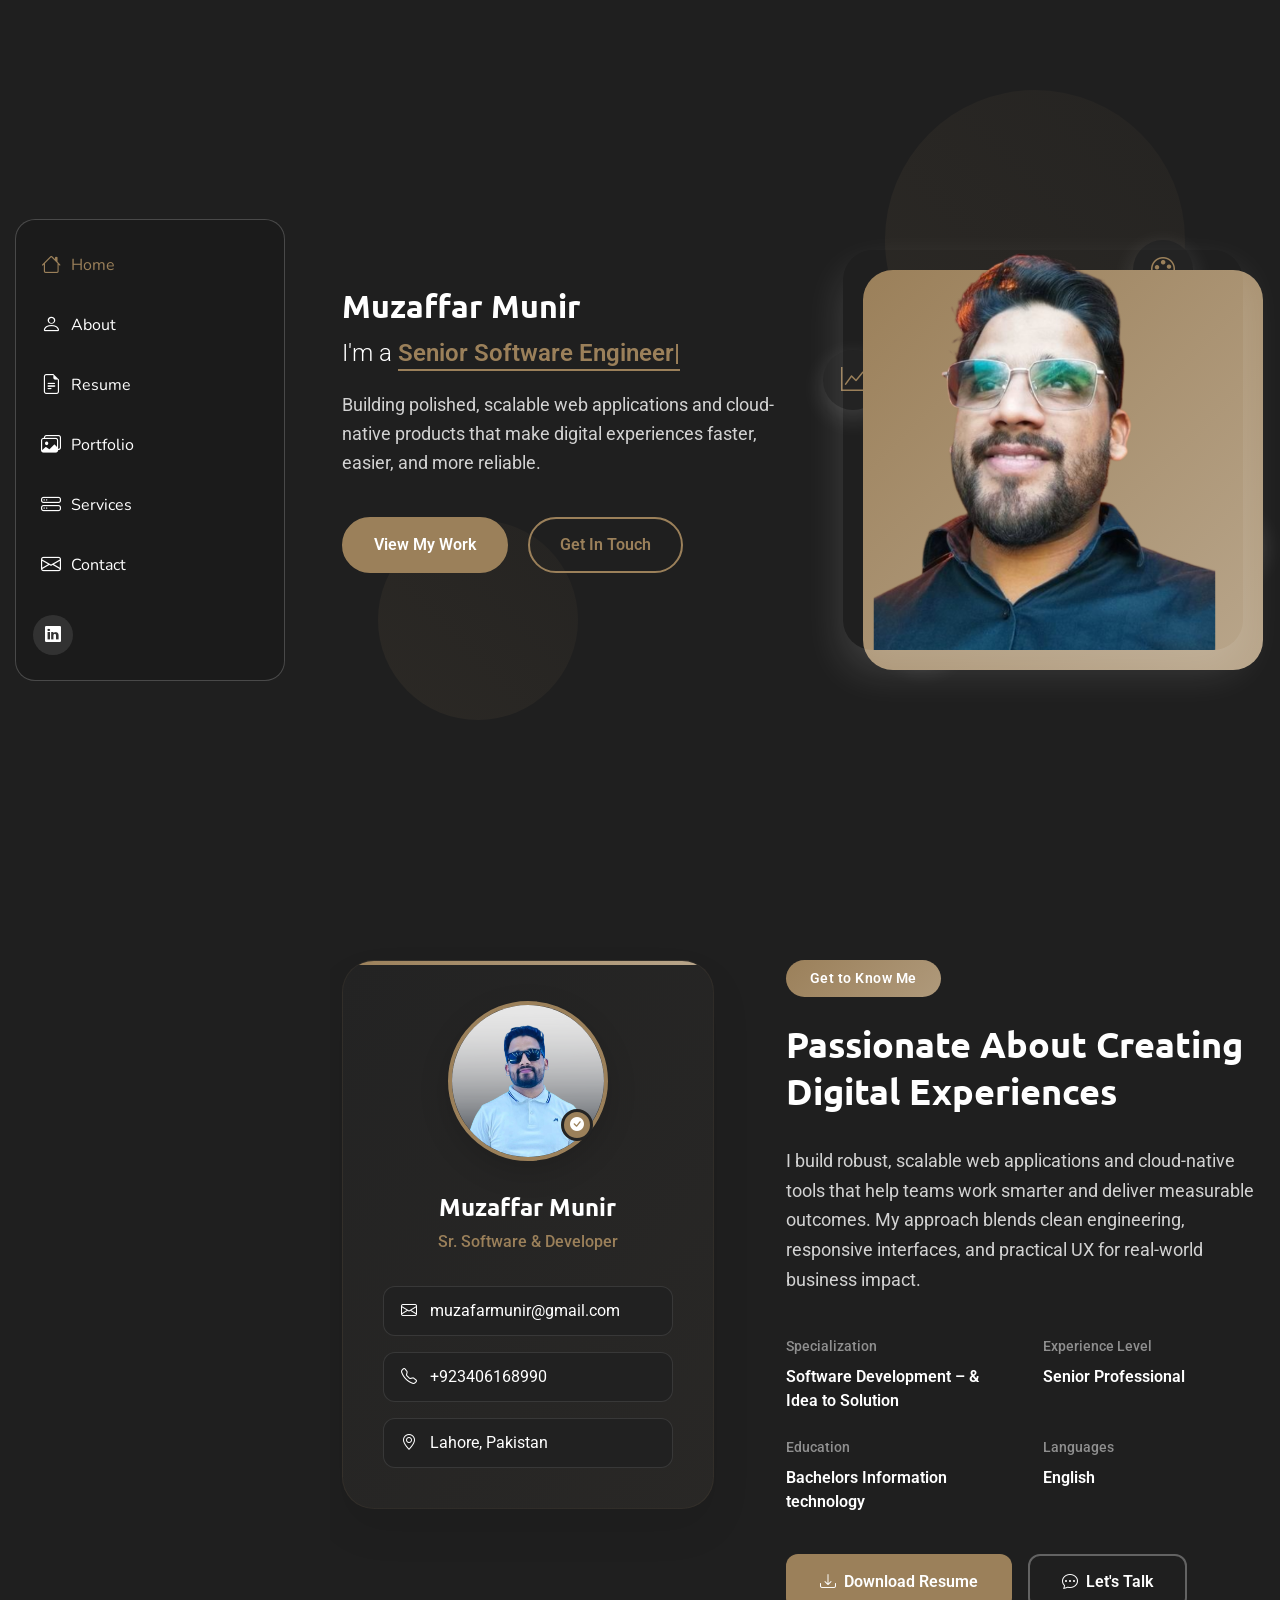
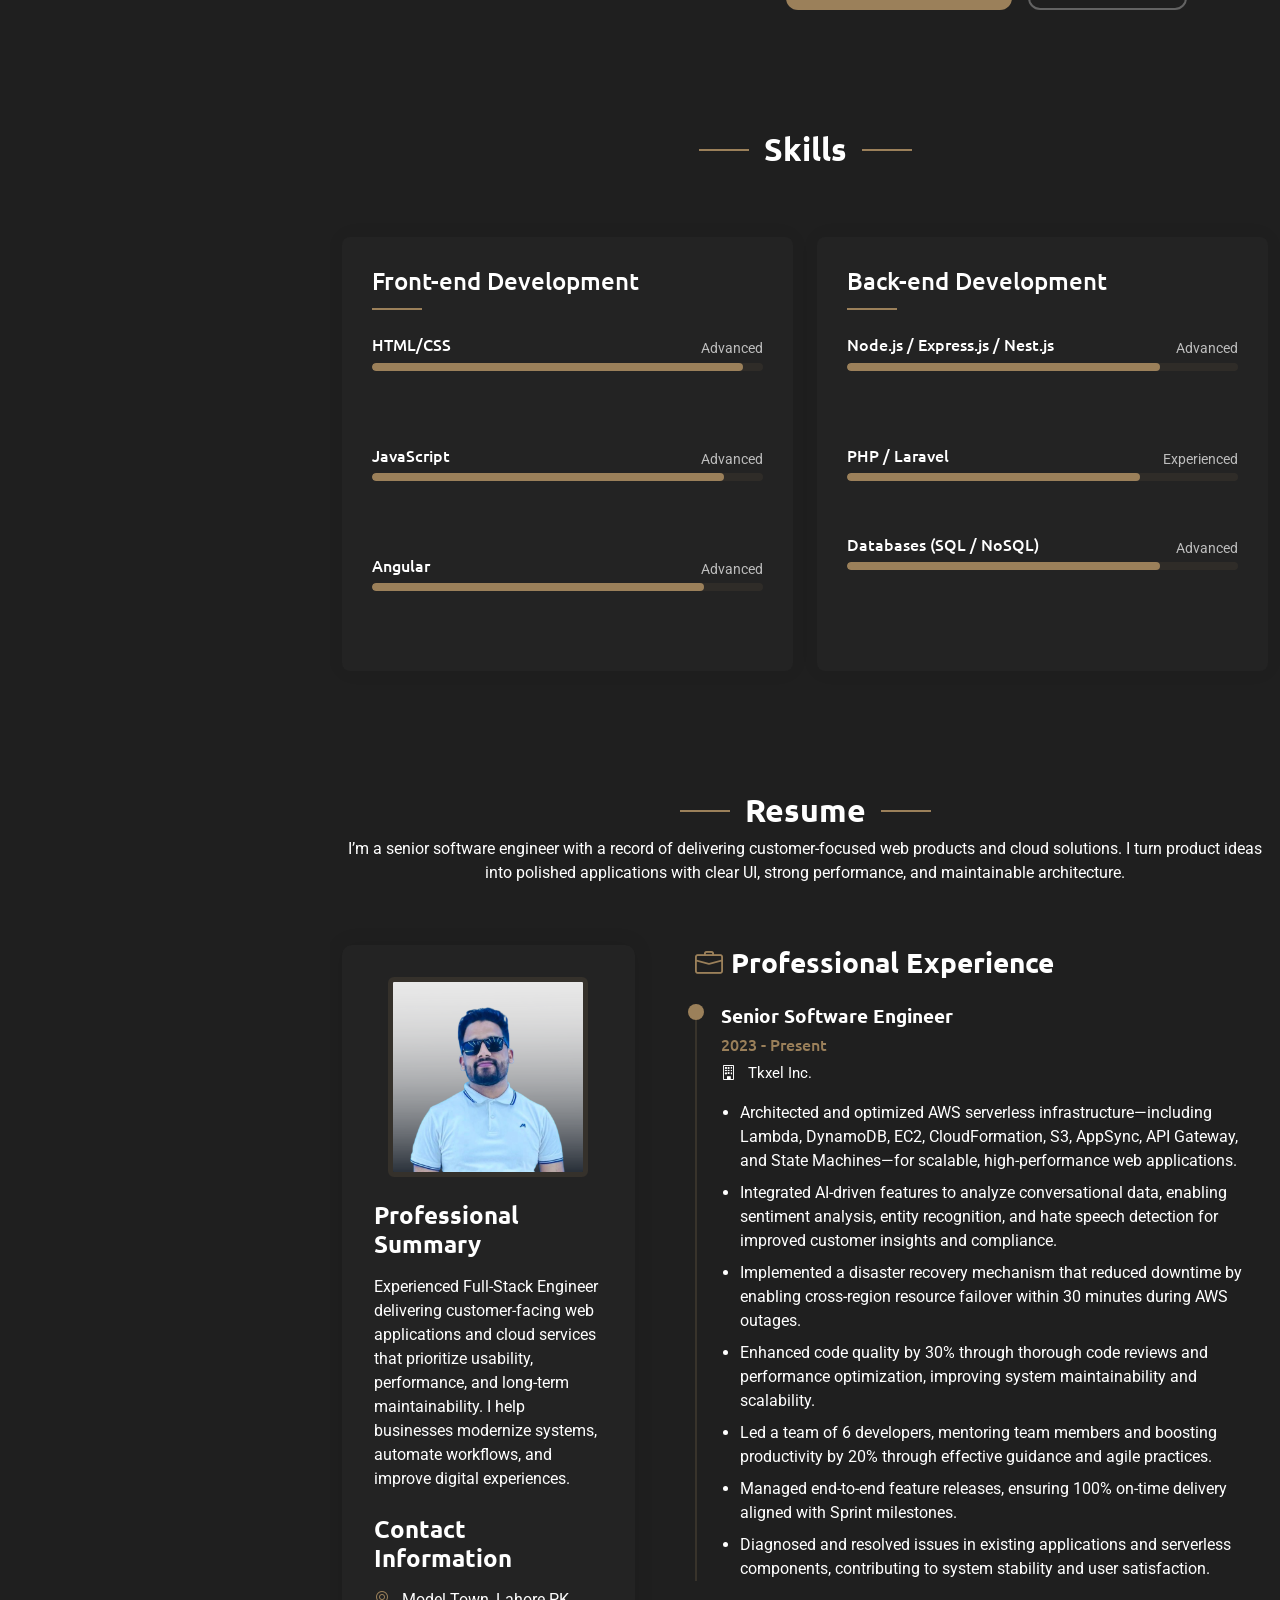
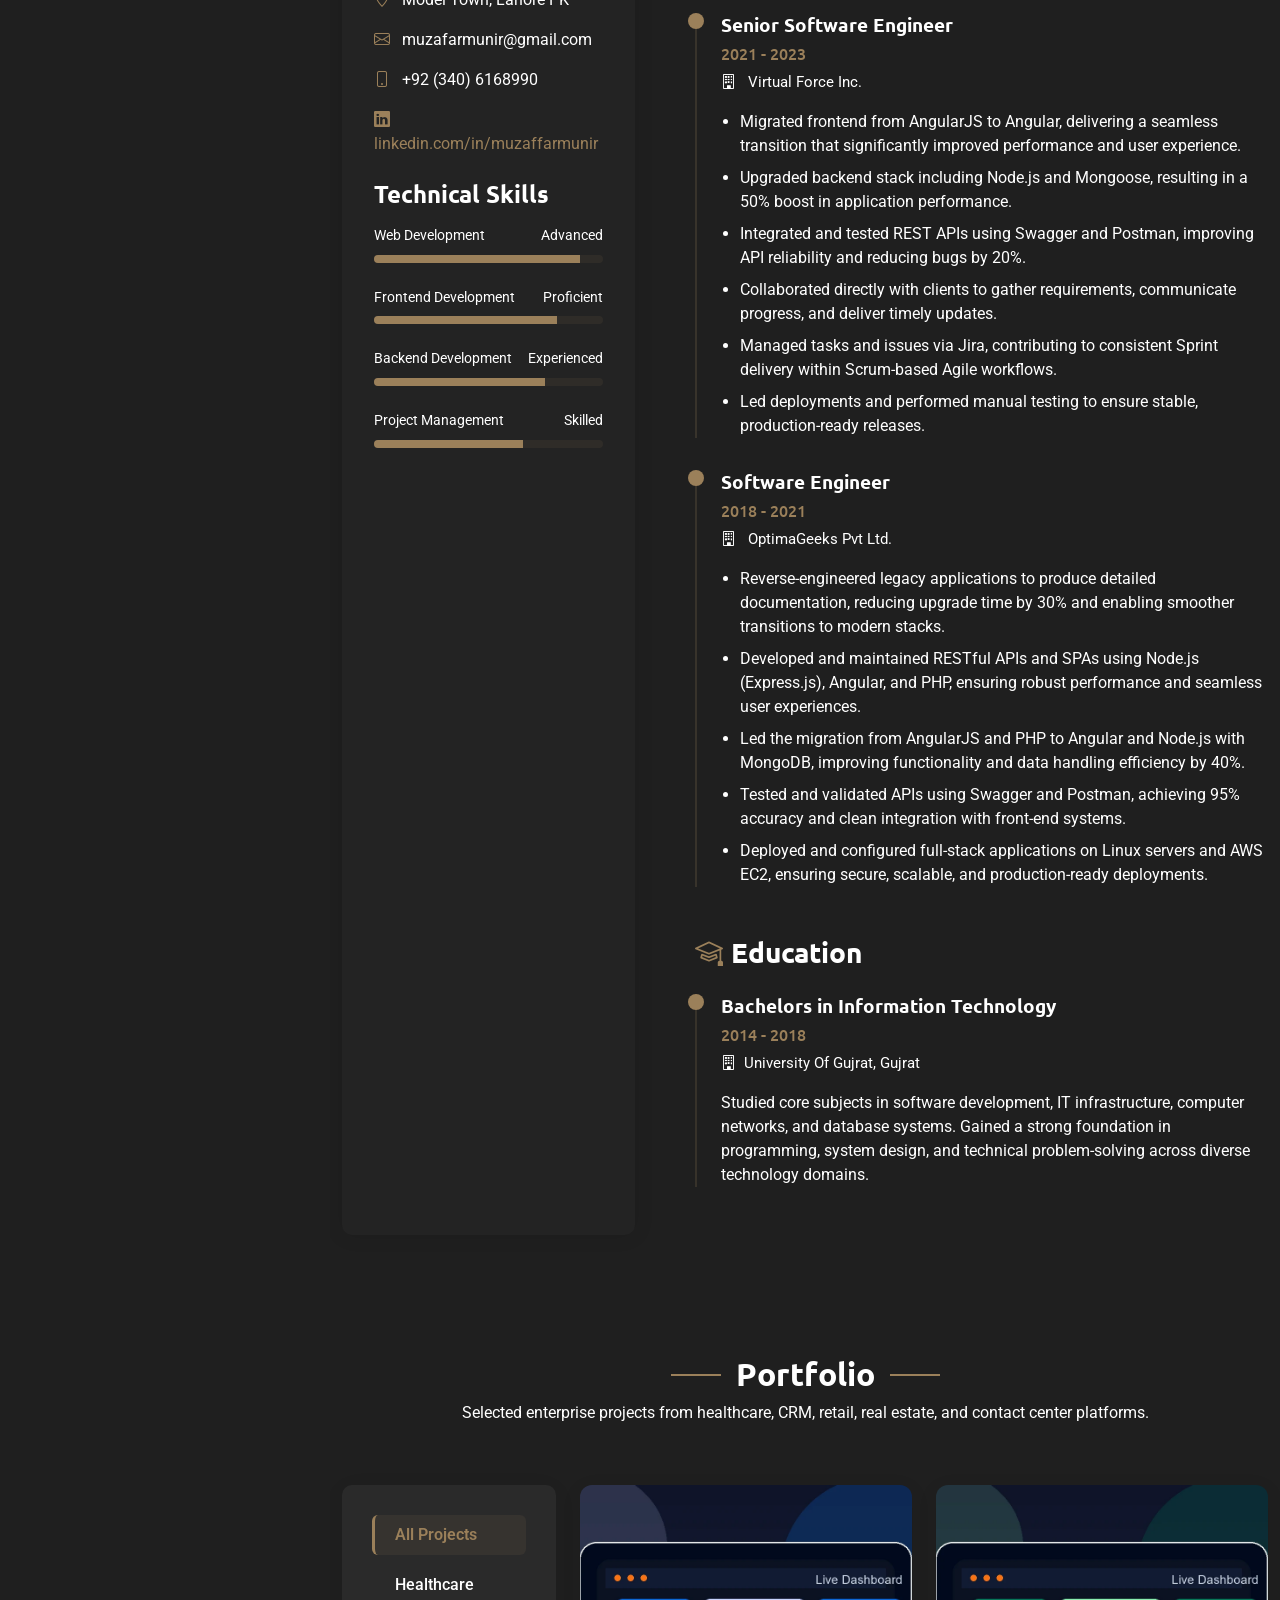
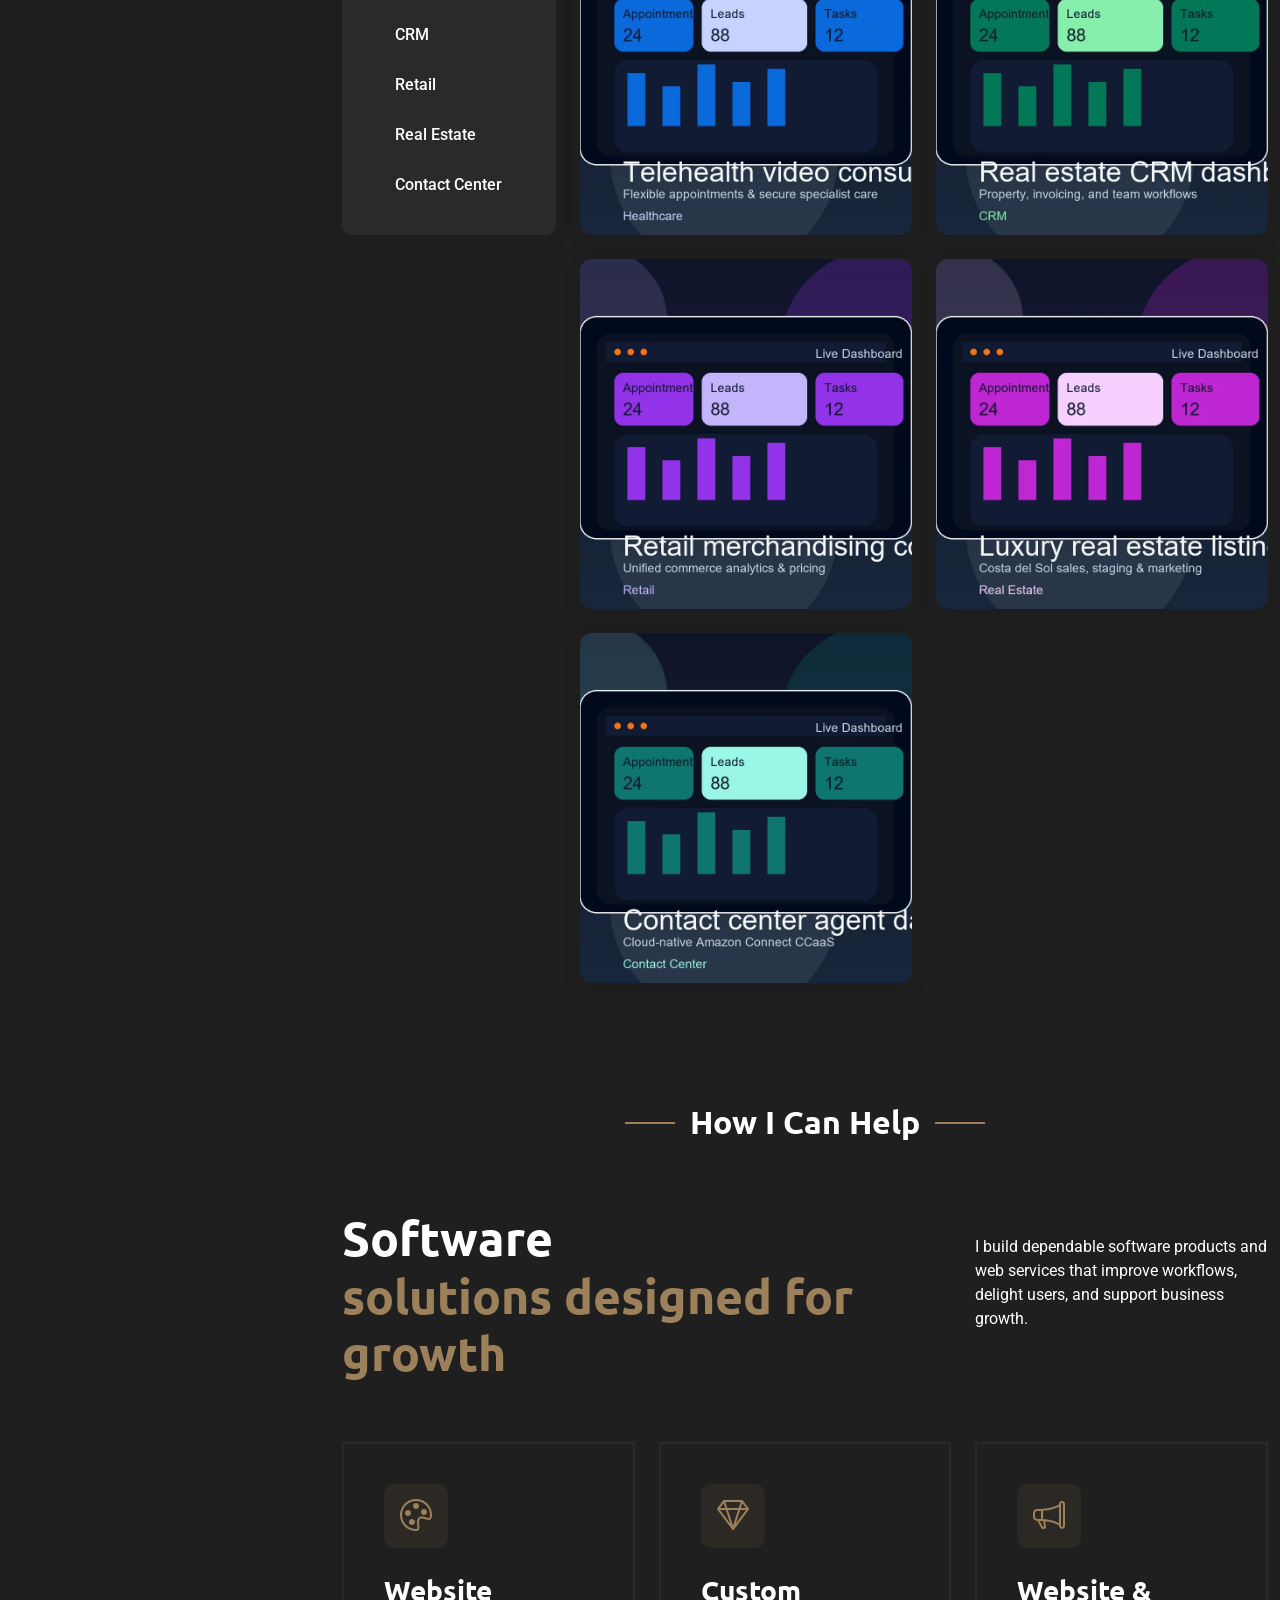
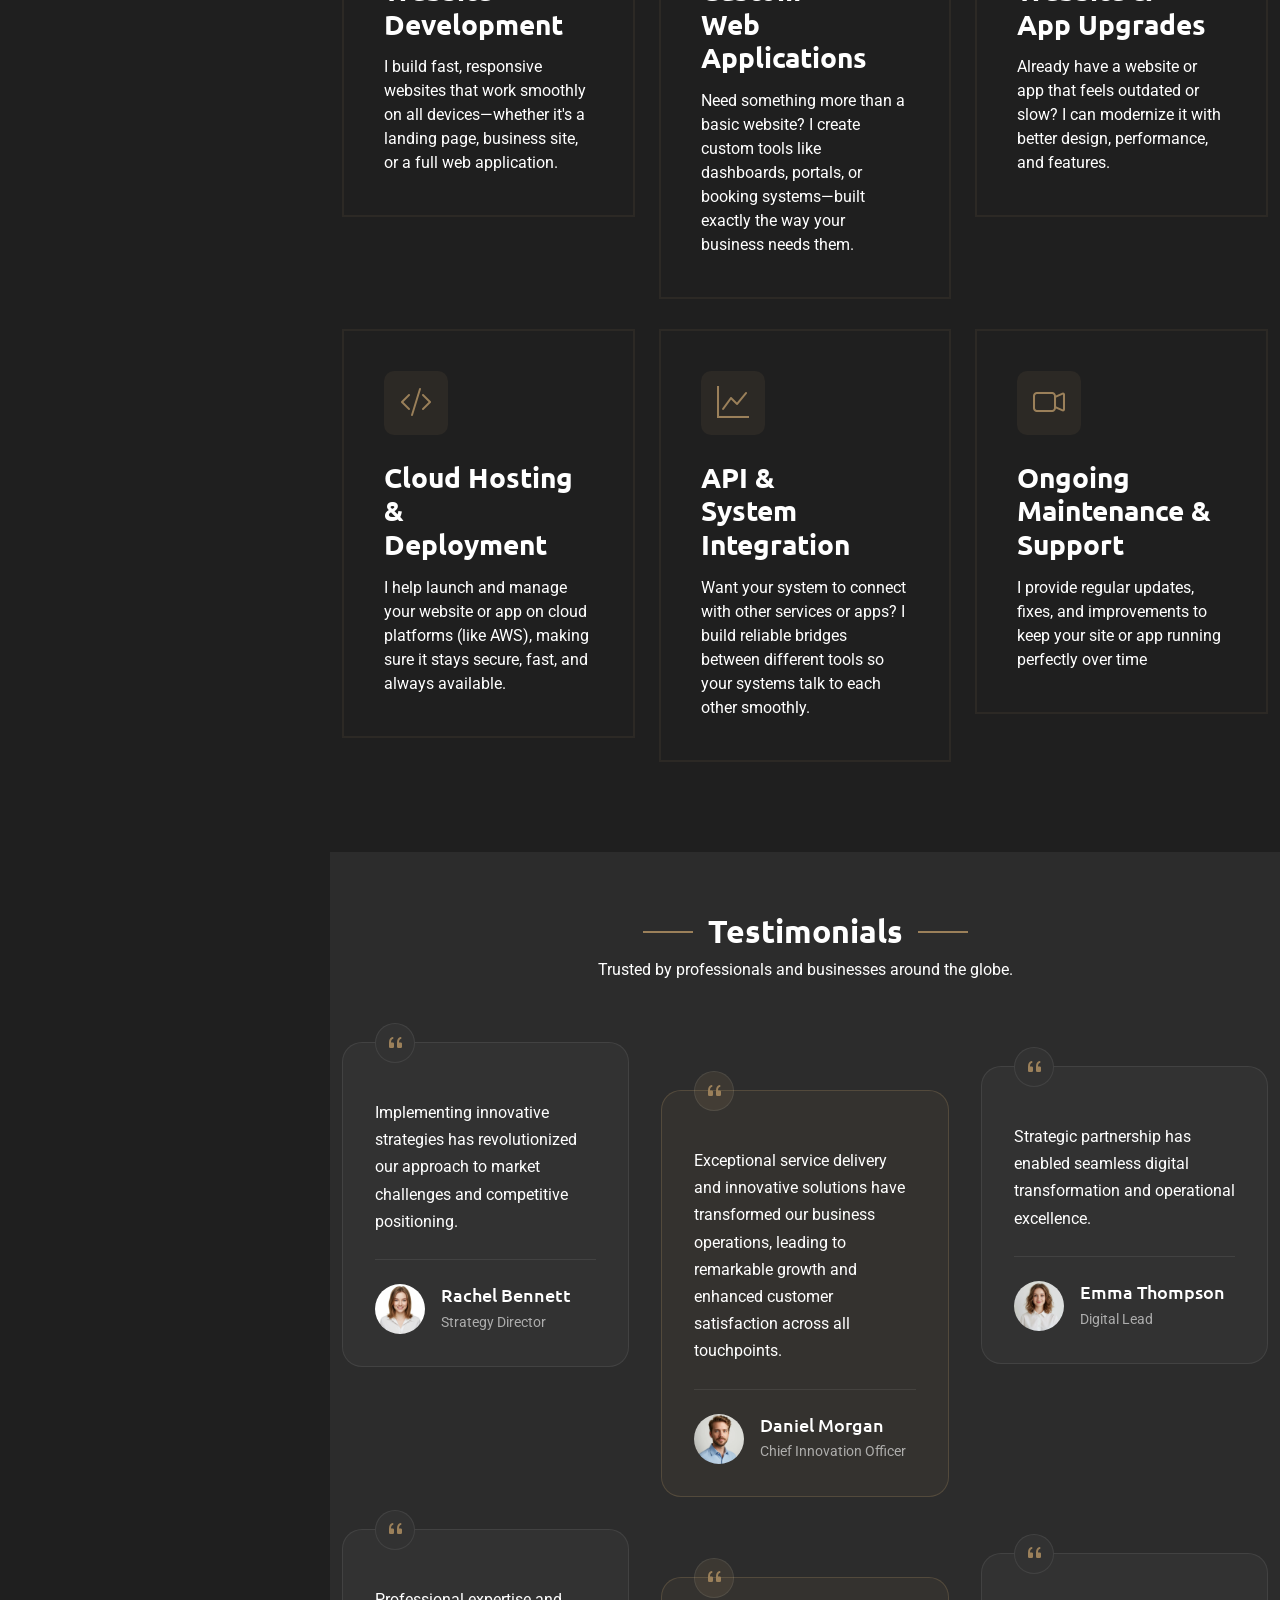
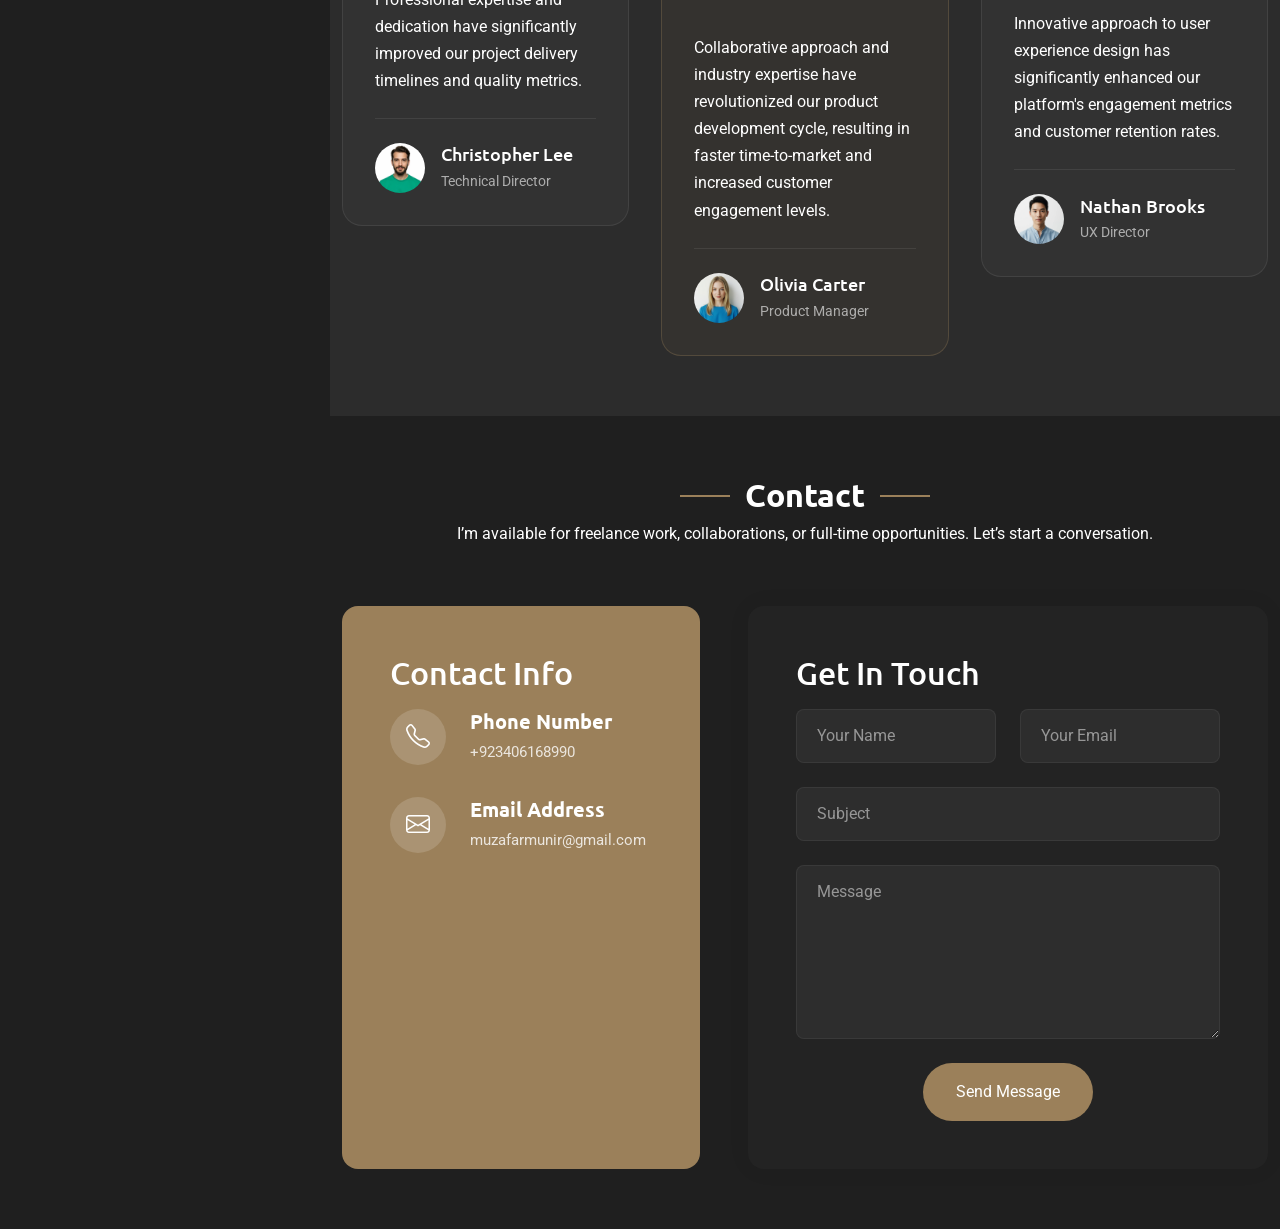
==== commit 181c457f: "fix" ====
--- a/index.html
+++ b/index.html
@@ -4,9 +4,9 @@
 <head>
   <meta charset="utf-8">
   <meta content="width=device-width, initial-scale=1.0" name="viewport">
-  <title>Index - SnapFolio Bootstrap Template</title>
-  <meta name="description" content="">
-  <meta name="keywords" content="">
+  <title>Muzaffar Munir | Senior Software Engineer</title>
+  <meta name="description" content="Senior software engineer building web applications, cloud platforms, and user-centric digital products with Angular, Node.js, and AWS.">
+  <meta name="keywords" content="Muzaffar Munir, software engineer, web developer, cloud developer, Angular, Node.js, AWS">
 
   <!-- Favicons -->
   <link href="assets/img/portfolio.png" rel="icon">
@@ -68,11 +68,7 @@
       </nav>
 
       <div class="social-links text-center">
-        <!-- <a href="#" class="twitter"><i class="bi bi-twitter-x"></i></a>
-        <a href="#" class="facebook"><i class="bi bi-facebook"></i></a>
-        <a href="#" class="instagram"><i class="bi bi-instagram"></i></a>
-        <a href="#" class="google-plus"><i class="bi bi-skype"></i></a> -->
-        <!-- <a href="https://www.linkedin.com/in/muzaffar-munir" class="linkedin"><i class="bi bi-linkedin"></i></a> -->
+        <a href="https://www.linkedin.com/in/muzaffar-munir" class="linkedin" target="_blank" rel="noopener noreferrer"><i class="bi bi-linkedin"></i></a>
       </div>
 
     </div>
@@ -99,9 +95,8 @@
                 <!-- <h1>Muzaffar<span class="accent-text">Folio</span></h1> -->
                 <h2>Muzaffar Munir</h2>
                 <p class="lead">I'm a <span class="typed"
-                    data-typed-items="Software Engineer, Web Developer, Brand Strategist"></span></p>
-                <p class="description">Crafting performant, scalable web applications with modern JavaScript and AWS.
-                  Turning ideas into solutions that matter.</p>
+                    data-typed-items="Senior Software Engineer, Web Architect, Cloud Developer"></span></p>
+                <p class="description">Building polished, scalable web applications and cloud-native products that make digital experiences faster, easier, and more reliable.</p>
 
                 <div class="hero-actions">
                   <a href="#portfolio" class="btn btn-primary">View My Work</a>
@@ -121,7 +116,7 @@
               <div class="hero-visual">
                 <div class="profile-container">
                   <div class="profile-background"></div>
-                  <img src="assets/img/profile/transparent-background-designify.png" alt="Alexander Chen"
+                  <img src="assets/img/profile/transparent-background-designify.png" alt="Portrait of Muzaffar Munir"
                     class="profile-image">
                   <div class="floating-elements">
                     <div class="floating-icon icon-1"><i class="bi bi-palette"></i></div>
@@ -149,7 +144,7 @@
             <div class="profile-card">
               <div class="profile-header">
                 <div class="profile-image">
-                  <img src="assets/img/profile/grey-gradient-background-designify.png" alt="Profile Image"
+                  <img src="assets/img/profile/grey-gradient-background-designify.png" alt="Portrait of Muzaffar Munir"
                     class="img-fluid">
                 </div>
                 <div class="profile-badge">
@@ -187,12 +182,9 @@
               </div>
 
               <div class="description">
-                <p>As a passionate full-stack software engineer, I specialize in building robust, scalable web
-                  applications using modern JavaScript frameworks and AWS cloud technologies. I thrive on turning
-                  complex ideas into clean, functional code that powers real-world solutions.</p>
-
-                <p class="d-xl-none">With a strong foundation in both front-end and back-end development, I’m dedicated
-                  to creating digital experiences that are efficient, maintainable, and user-centric.</p>
+                <p>I build robust, scalable web applications and cloud-native tools that help teams work smarter and deliver measurable outcomes. My approach blends clean engineering, responsive interfaces, and practical UX for real-world business impact.</p>
+
+                <p class="d-xl-none">I combine front-end craftsmanship with back-end systems thinking to deliver products that feel reliable and intuitive across every device.</p>
               </div>
 
               <!-- <div class="stats-grid">
@@ -234,7 +226,7 @@
               </div>
 
               <div class="cta-section">
-                <a href="#" class="btn btn-primary">
+                <a href="./MuzaffarMunir_CV.pdf" class="btn btn-primary" target="_blank" rel="noopener noreferrer">
                   <i class="bi bi-download"></i>
                   Download Resume
                 </a>
@@ -322,7 +314,7 @@
                 <div class="skill-item">
                   <div class="d-flex justify-content-between align-items-center">
                     <h4>HTML/CSS</h4>
-                    <span class="skill-percentage">95%</span>
+                    <span class="skill-percentage">Advanced</span>
                   </div>
                   <div class="progress">
                     <div class="progress-bar" role="progressbar" aria-valuenow="95" aria-valuemin="0"
@@ -334,10 +326,10 @@
                 <div class="skill-item">
                   <div class="d-flex justify-content-between align-items-center">
                     <h4>JavaScript</h4>
-                    <span class="skill-percentage">85%</span>
+                    <span class="skill-percentage">Advanced</span>
                   </div>
                   <div class="progress">
-                    <div class="progress-bar" role="progressbar" aria-valuenow="85" aria-valuemin="0"
+                    <div class="progress-bar" role="progressbar" aria-valuenow="90" aria-valuemin="0"
                       aria-valuemax="100"></div>
                   </div>
                   <div class="skill-tooltip">Strong proficiency in ES6+, DOM manipulation, and modern frameworks</div>
@@ -346,10 +338,10 @@
                 <div class="skill-item">
                   <div class="d-flex justify-content-between align-items-center">
                     <h4>Angular</h4>
-                    <span class="skill-percentage">90%</span>
+                    <span class="skill-percentage">Advanced</span>
                   </div>
                   <div class="progress">
-                    <div class="progress-bar" role="progressbar" aria-valuenow="80" aria-valuemin="0"
+                    <div class="progress-bar" role="progressbar" aria-valuenow="85" aria-valuemin="0"
                       aria-valuemax="100"></div>
                   </div>
                   <div class="skill-tooltip">Experience with Angular modules, services, and component architecture
@@ -365,38 +357,38 @@
               <div class="skills-animation">
                 <div class="skill-item">
                   <div class="d-flex justify-content-between align-items-center">
-                    <h4>Node.js/Express.js/Nest.js</h4>
-                    <span class="skill-percentage">75%</span>
+                    <h4>Node.js / Express.js / Nest.js</h4>
+                    <span class="skill-percentage">Advanced</span>
+                  </div>
+                  <div class="progress">
+                    <div class="progress-bar" role="progressbar" aria-valuenow="80" aria-valuemin="0"
+                      aria-valuemax="100"></div>
+                  </div>
+                  <div class="skill-tooltip">Server-side JavaScript development with Express, Nest, and REST APIs</div>
+                </div>
+
+                <div class="skill-item">
+                  <div class="d-flex justify-content-between align-items-center">
+                    <h4>PHP / Laravel</h4>
+                    <span class="skill-percentage">Experienced</span>
                   </div>
                   <div class="progress">
                     <div class="progress-bar" role="progressbar" aria-valuenow="75" aria-valuemin="0"
                       aria-valuemax="100"></div>
                   </div>
-                  <div class="skill-tooltip">Server-side JavaScript development with Express and REST APIs</div>
+                  <div class="skill-tooltip">Backend application development and Laravel-based solutions</div>
                 </div>
 
                 <div class="skill-item">
                   <div class="d-flex justify-content-between align-items-center">
-                    <h4>PHP</h4>
-                    <span class="skill-percentage">70%</span>
+                    <h4>Databases (SQL / NoSQL)</h4>
+                    <span class="skill-percentage">Advanced</span>
                   </div>
                   <div class="progress">
-                    <div class="progress-bar" role="progressbar" aria-valuenow="70" aria-valuemin="0"
+                    <div class="progress-bar" role="progressbar" aria-valuenow="80" aria-valuemin="0"
                       aria-valuemax="100"></div>
                   </div>
-                  <div class="skill-tooltip">PHP applicationdevelopment with core and Laravel framework</div>
-                </div>
-
-                <div class="skill-item">
-                  <div class="d-flex justify-content-between align-items-center">
-                    <h4>Databases(SQL/NoSQL)</h4>
-                    <span class="skill-percentage">70%</span>
-                  </div>
-                  <div class="progress">
-                    <div class="progress-bar" role="progressbar" aria-valuenow="65" aria-valuemin="0"
-                      aria-valuemax="100"></div>
-                  </div>
-                  <div class="skill-tooltip">Database design, optimization, and complex queries</div>
+                  <div class="skill-tooltip">Database design, optimization, and full-stack data integration</div>
                 </div>
               </div>
             </div><!-- End Backend Skills -->
@@ -413,9 +405,7 @@
       <!-- Section Title -->
       <div class="container section-title" data-aos="fade-up">
         <h2>Resume</h2>
-        <p>I’m a passionate and detail-oriented software engineer who thrives on solving real-world problems through
-          clean, scalable code. I believe in building with purpose—combining technical precision with user-centered
-          thinking to deliver meaningful digital solutions.</p>
+        <p>I’m a senior software engineer with a record of delivering customer-focused web products and cloud solutions. I turn product ideas into polished applications with clear UI, strong performance, and maintainable architecture.</p>
       </div><!-- End Section Title -->
 
       <div class="container" data-aos="fade-up" data-aos-delay="100">
@@ -425,20 +415,18 @@
           <div class="col-lg-4">
             <div class="resume-side" data-aos="fade-right" data-aos-delay="100">
               <div class="profile-img mb-4">
-                <img src="assets/img/profile/grey-gradient-background-designify.png" alt="Profile" class="img-fluid rounded">
+                <img src="assets/img/profile/grey-gradient-background-designify.png" alt="Portrait of Muzaffar Munir" class="img-fluid rounded">
               </div>
 
               <h3>Professional Summary</h3>
-              <p>Experienced Full-Stack Engineer specializing in scalable, cloud-native applications using modern
-                JavaScript frameworks and AWS. Committed to delivering performant, maintainable solutions that drive
-                business value.</p>
+              <p>Experienced Full-Stack Engineer delivering customer-facing web applications and cloud services that prioritize usability, performance, and long-term maintainability. I help businesses modernize systems, automate workflows, and improve digital experiences.</p>
 
               <h3 class="mt-4">Contact Information</h3>
               <ul class="contact-info list-unstyled">
                 <li><i class="bi bi-geo-alt"></i> Model Town, Lahore PK</li>
                 <li><i class="bi bi-envelope"></i> muzafarmunir@gmail.com</li>
                 <li><i class="bi bi-phone"></i> +92 (340) 6168990</li>
-                <li><i class="bi bi-linkedin"></i> linkedin.com/in/muzaffarmunir</li>
+                <li><i class="bi bi-linkedin"></i> <a href="https://www.linkedin.com/in/muzaffarmunir" target="_blank" rel="noopener noreferrer">linkedin.com/in/muzaffarmunir</a></li>
               </ul>
 
               <div class="skills-animation mt-4">
@@ -446,7 +434,7 @@
                 <div class="skill-item">
                   <div class="d-flex justify-content-between">
                     <span>Web Development</span>
-                    <span>90%</span>
+                    <span>Advanced</span>
                   </div>
                   <div class="progress">
                     <div class="progress-bar" role="progressbar" aria-valuenow="90" aria-valuemin="0"
@@ -457,7 +445,7 @@
                 <div class="skill-item">
                   <div class="d-flex justify-content-between">
                     <span>Frontend Development</span>
-                    <span>80%</span>
+                    <span>Proficient</span>
                   </div>
                   <div class="progress">
                     <div class="progress-bar" role="progressbar" aria-valuenow="80" aria-valuemin="0"
@@ -468,10 +456,10 @@
                 <div class="skill-item">
                   <div class="d-flex justify-content-between">
                     <span>Backend Development</span>
-                    <span>70%</span>
+                    <span>Experienced</span>
                   </div>
                   <div class="progress">
-                    <div class="progress-bar" role="progressbar" aria-valuenow="70" aria-valuemin="0"
+                    <div class="progress-bar" role="progressbar" aria-valuenow="75" aria-valuemin="0"
                       aria-valuemax="100"></div>
                   </div>
                 </div>
@@ -479,10 +467,10 @@
                 <div class="skill-item">
                   <div class="d-flex justify-content-between">
                     <span>Project Management</span>
-                    <span>60%</span>
+                    <span>Skilled</span>
                   </div>
                   <div class="progress">
-                    <div class="progress-bar" role="progressbar" aria-valuenow="60" aria-valuemin="0"
+                    <div class="progress-bar" role="progressbar" aria-valuenow="65" aria-valuemin="0"
                       aria-valuemax="100"></div>
                   </div>
                 </div>
@@ -608,7 +596,7 @@
       <!-- Section Title -->
       <div class="container section-title" data-aos="fade-up">
         <h2>Portfolio</h2>
-        <!-- <p>Magnam dolores commodi suscipit. Necessitatibus eius consequatur ex aliquid fuga eum quidem. Sit sint consectetur velit. Quisquam quos quisquam cupiditate. Et nemo qui impedit suscipit alias ea. Quia fugiat sit in iste officiis commodi quidem hic quas.</p> -->
+        <p>Selected enterprise projects from healthcare, CRM, retail, real estate, and contact center platforms.</p>
       </div><!-- End Section Title -->
 
       <div class="container" data-aos="fade-up" data-aos-delay="100">
@@ -620,10 +608,11 @@
               <div class="filters-wrapper" data-aos="fade-right" data-aos-delay="150">
                 <ul class="portfolio-filters isotope-filters">
                   <li data-filter="*" class="filter-active">All Projects</li>
-                  <li data-filter=".filter-photography">Photography</li>
-                  <li data-filter=".filter-design">Design</li>
-                  <li data-filter=".filter-automotive">Automotive</li>
-                  <li data-filter=".filter-nature">Nature</li>
+                  <li data-filter=".filter-healthcare">Healthcare</li>
+                  <li data-filter=".filter-crm">CRM</li>
+                  <li data-filter=".filter-retail">Retail</li>
+                  <li data-filter=".filter-realestate">Real Estate</li>
+                  <li data-filter=".filter-contactcenter">Contact Center</li>
                 </ul>
               </div>
             </div>
@@ -631,108 +620,90 @@
             <div class="col-lg-9">
               <div class="row gy-4 portfolio-container isotope-container" data-aos="fade-up" data-aos-delay="200">
 
-                <div class="col-lg-6 col-md-6 portfolio-item isotope-item filter-photography">
+                <div class="col-lg-6 col-md-6 portfolio-item isotope-item filter-healthcare">
                   <div class="portfolio-wrap">
-                    <img src="assets/img/portfolio/portfolio-portrait-1.webp" class="img-fluid" alt="Portfolio Image"
+                    <img src="assets/img/portfolio/portfolio-medicheck.webp" class="img-fluid" alt="Medicheck telehealth video consultation app interface"
                       loading="lazy">
                     <div class="portfolio-info">
                       <div class="content">
-                        <span class="category">Photography</span>
-                        <h4>Capturing Moments</h4>
+                        <span class="category">Healthcare</span>
+                        <h4>Medicheck</h4>
                         <div class="portfolio-links">
-                          <a href="assets/img/portfolio/portfolio-portrait-1.webp" class="glightbox"
-                            title="Capturing Moments"><i class="bi bi-plus-lg"></i></a>
-                          <a href="portfolio-details.html" title="More Details"><i class="bi bi-arrow-right"></i></a>
+                          <a href="assets/img/portfolio/portfolio-medicheck.webp" class="glightbox"
+                            title="Medicheck"><i class="bi bi-plus-lg"></i></a>
+                          <a href="https://medicheck.se/" target="_blank" title="More Details"><i class="bi bi-arrow-right"></i></a>
                         </div>
                       </div>
                     </div>
                   </div>
                 </div><!-- End Portfolio Item -->
 
-                <div class="col-lg-6 col-md-6 portfolio-item isotope-item filter-design">
+                <div class="col-lg-6 col-md-6 portfolio-item isotope-item filter-crm">
                   <div class="portfolio-wrap">
-                    <img src="assets/img/portfolio/portfolio-2.webp" class="img-fluid" alt="Portfolio Image"
+                    <img src="assets/img/portfolio/portfolio-optimacrm.webp" class="img-fluid" alt="OptimaCRM real estate CRM dashboard"
                       loading="lazy">
                     <div class="portfolio-info">
                       <div class="content">
-                        <span class="category">Web Design</span>
-                        <h4>Woodcraft Design</h4>
+                        <span class="category">CRM</span>
+                        <h4>OptimaCRM</h4>
                         <div class="portfolio-links">
-                          <a href="assets/img/portfolio/portfolio-2.webp" class="glightbox" title="Woodcraft Design"><i
+                          <a href="assets/img/portfolio/portfolio-optimacrm.webp" class="glightbox" title="OptimaCRM"><i
                               class="bi bi-plus-lg"></i></a>
-                          <a href="portfolio-details.html" title="More Details"><i class="bi bi-arrow-right"></i></a>
+                          <a href="https://www.optimacrm.com" target="_blank" title="More Details"><i class="bi bi-arrow-right"></i></a>
                         </div>
                       </div>
                     </div>
                   </div>
                 </div><!-- End Portfolio Item -->
 
-                <div class="col-lg-6 col-md-6 portfolio-item isotope-item filter-automotive">
+                <div class="col-lg-6 col-md-6 portfolio-item isotope-item filter-retail">
                   <div class="portfolio-wrap">
-                    <img src="assets/img/portfolio/portfolio-portrait-2.webp" class="img-fluid" alt="Portfolio Image"
+                    <img src="assets/img/portfolio/portfolio-itim-retail.webp" class="img-fluid" alt="ITIM Retail Suite merchandising dashboard"
                       loading="lazy">
                     <div class="portfolio-info">
                       <div class="content">
-                        <span class="category">Automotive</span>
-                        <h4>Classic Beauty</h4>
+                        <span class="category">Retail</span>
+                        <h4>ITIM Retail Suite</h4>
                         <div class="portfolio-links">
-                          <a href="assets/img/portfolio/portfolio-portrait-2.webp" class="glightbox"
-                            title="Classic Beauty"><i class="bi bi-plus-lg"></i></a>
-                          <a href="portfolio-details.html" title="More Details"><i class="bi bi-arrow-right"></i></a>
+                          <a href="assets/img/portfolio/portfolio-itim-retail.webp" class="glightbox"
+                            title="ITIM Retail Suite"><i class="bi bi-plus-lg"></i></a>
+                          <a href="https://www.itim.com" target="_blank" title="More Details"><i class="bi bi-arrow-right"></i></a>
                         </div>
                       </div>
                     </div>
                   </div>
                 </div><!-- End Portfolio Item -->
 
-                <div class="col-lg-6 col-md-6 portfolio-item isotope-item filter-nature">
+                <div class="col-lg-6 col-md-6 portfolio-item isotope-item filter-realestate">
                   <div class="portfolio-wrap">
-                    <img src="assets/img/portfolio/portfolio-portrait-4.webp" class="img-fluid" alt="Portfolio Image"
+                    <img src="assets/img/portfolio/portfolio-elisa-properties.webp" class="img-fluid" alt="Elisa Properties real estate portal"
                       loading="lazy">
                     <div class="portfolio-info">
                       <div class="content">
-                        <span class="category">Nature</span>
-                        <h4>Natural Growth</h4>
+                        <span class="category">Real Estate</span>
+                        <h4>Elisa Properties</h4>
                         <div class="portfolio-links">
-                          <a href="assets/img/portfolio/portfolio-portrait-4.webp" class="glightbox"
-                            title="Natural Growth"><i class="bi bi-plus-lg"></i></a>
-                          <a href="portfolio-details.html" title="More Details"><i class="bi bi-arrow-right"></i></a>
+                          <a href="assets/img/portfolio/portfolio-elisa-properties.webp" class="glightbox"
+                            title="Elisa Properties"><i class="bi bi-plus-lg"></i></a>
+                          <a href="https://elisaproperties.com" target="_blank" title="More Details"><i class="bi bi-arrow-right"></i></a>
                         </div>
                       </div>
                     </div>
                   </div>
                 </div><!-- End Portfolio Item -->
 
-                <div class="col-lg-6 col-md-6 portfolio-item isotope-item filter-photography">
+                <div class="col-lg-6 col-md-6 portfolio-item isotope-item filter-contactcenter">
                   <div class="portfolio-wrap">
-                    <img src="assets/img/portfolio/portfolio-5.webp" class="img-fluid" alt="Portfolio Image"
+                    <img src="assets/img/portfolio/portfolio-connectpath.webp" class="img-fluid" alt="ConnectPath contact center dashboard"
                       loading="lazy">
                     <div class="portfolio-info">
                       <div class="content">
-                        <span class="category">Photography</span>
-                        <h4>Urban Stories</h4>
+                        <span class="category">Contact Center</span>
+                        <h4>ConnectPath / Dexter</h4>
                         <div class="portfolio-links">
-                          <a href="assets/img/portfolio/portfolio-5.webp" class="glightbox" title="Urban Stories"><i
+                          <a href="assets/img/portfolio/portfolio-connectpath.webp" class="glightbox" title="ConnectPath / Dexter"><i
                               class="bi bi-plus-lg"></i></a>
-                          <a href="portfolio-details.html" title="More Details"><i class="bi bi-arrow-right"></i></a>
-                        </div>
-                      </div>
-                    </div>
-                  </div>
-                </div><!-- End Portfolio Item -->
-
-                <div class="col-lg-6 col-md-6 portfolio-item isotope-item filter-design">
-                  <div class="portfolio-wrap">
-                    <img src="assets/img/portfolio/portfolio-6.webp" class="img-fluid" alt="Portfolio Image"
-                      loading="lazy">
-                    <div class="portfolio-info">
-                      <div class="content">
-                        <span class="category">Web Design</span>
-                        <h4>Digital Experience</h4>
-                        <div class="portfolio-links">
-                          <a href="assets/img/portfolio/portfolio-6.webp" class="glightbox"
-                            title="Digital Experience"><i class="bi bi-plus-lg"></i></a>
-                          <a href="portfolio-details.html" title="More Details"><i class="bi bi-arrow-right"></i></a>
+                          <a href="https://connectpath.cx" target="_blank" title="More Details"><i class="bi bi-arrow-right"></i></a>
                         </div>
                       </div>
                     </div>
@@ -765,16 +736,15 @@
             <div class="col-lg-8 col-md-12">
               <div class="service-intro">
                 <h2 class="service-heading">
-                  <div>Innovative business</div>
-                  <div><span>performance solutions</span></div>
+                  <div>Software</div>
+                  <div><span>solutions designed for growth</span></div>
                 </h2>
               </div>
             </div>
             <div class="col-lg-4 col-md-12">
               <div class="service-summary">
                 <p>
-                  We integrate forward-thinking strategies, creative approaches, and state-of-the-art technologies to
-                  deliver exceptional customer experiences that drive growth and engage target markets.
+                  I build dependable software products and web services that improve workflows, delight users, and support business growth.
                 </p>
                 <!-- <a href="services.html" class="service-btn">
                   View All Services
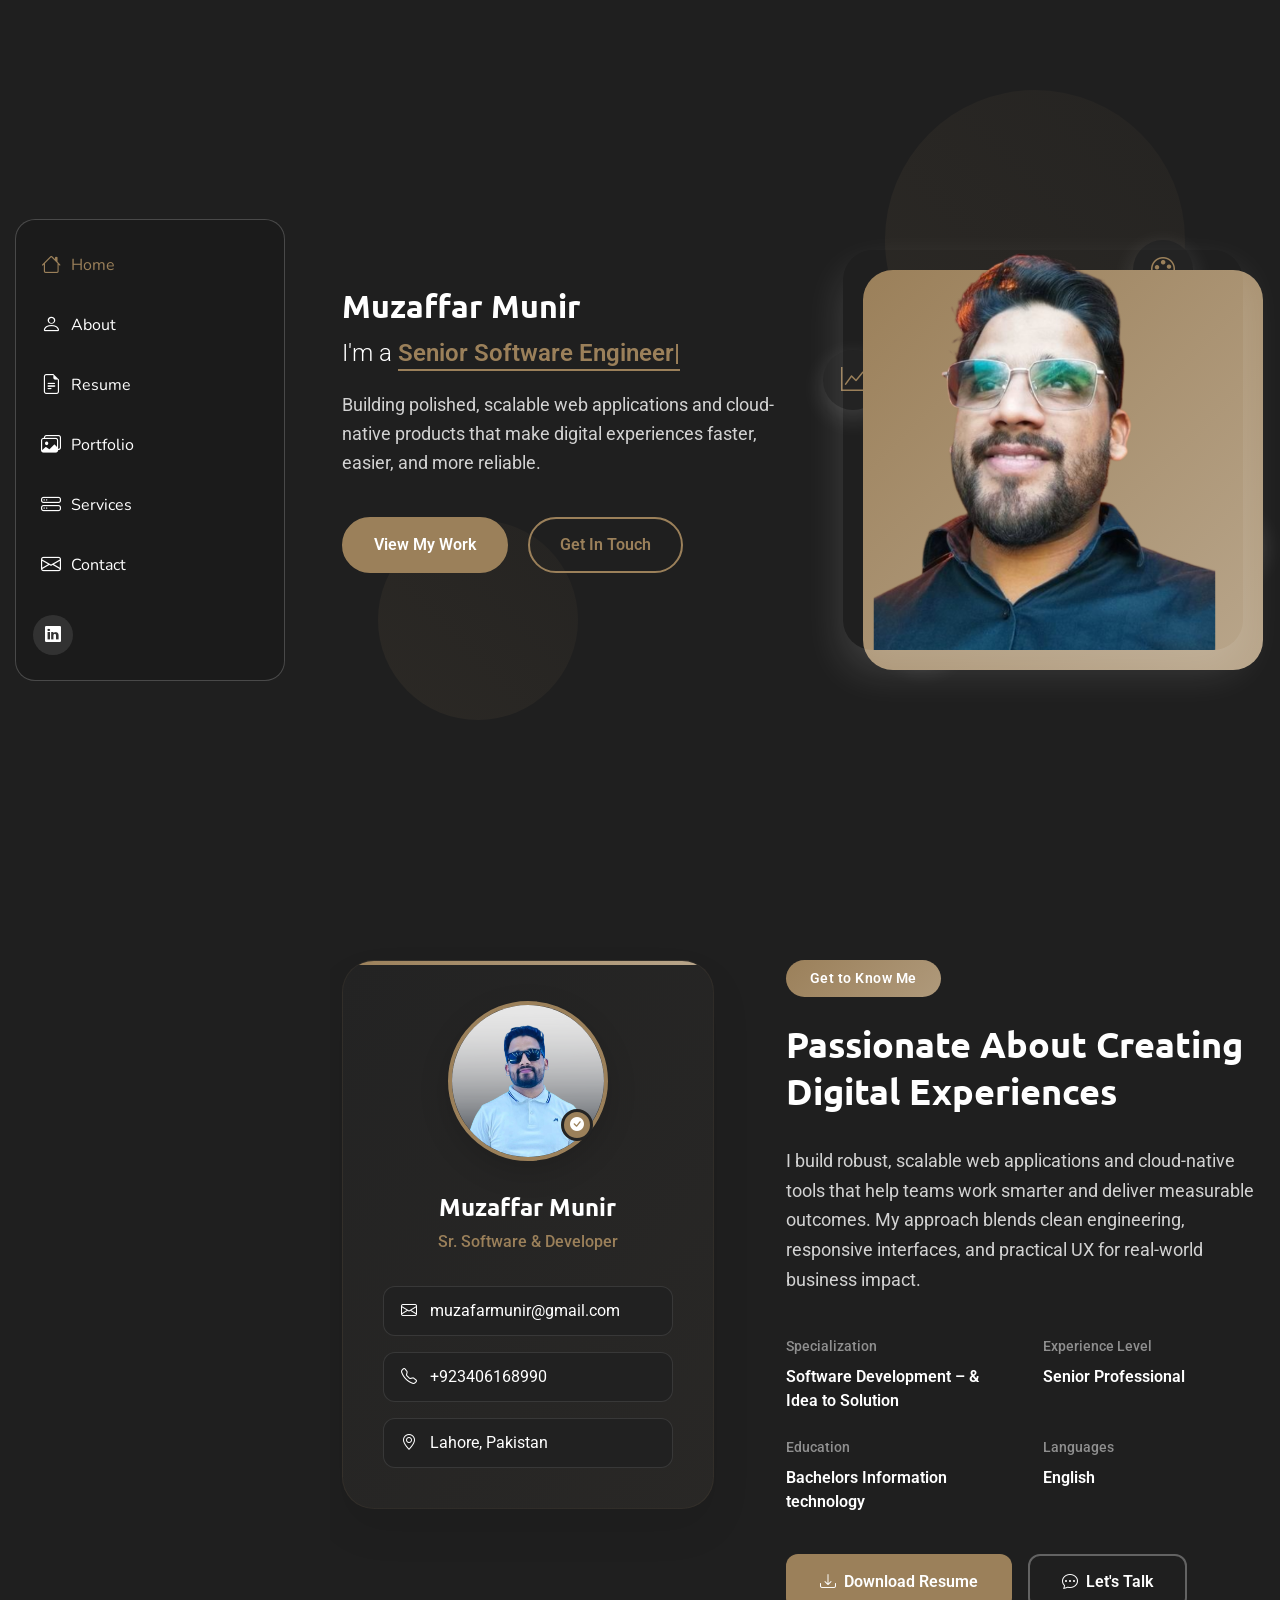
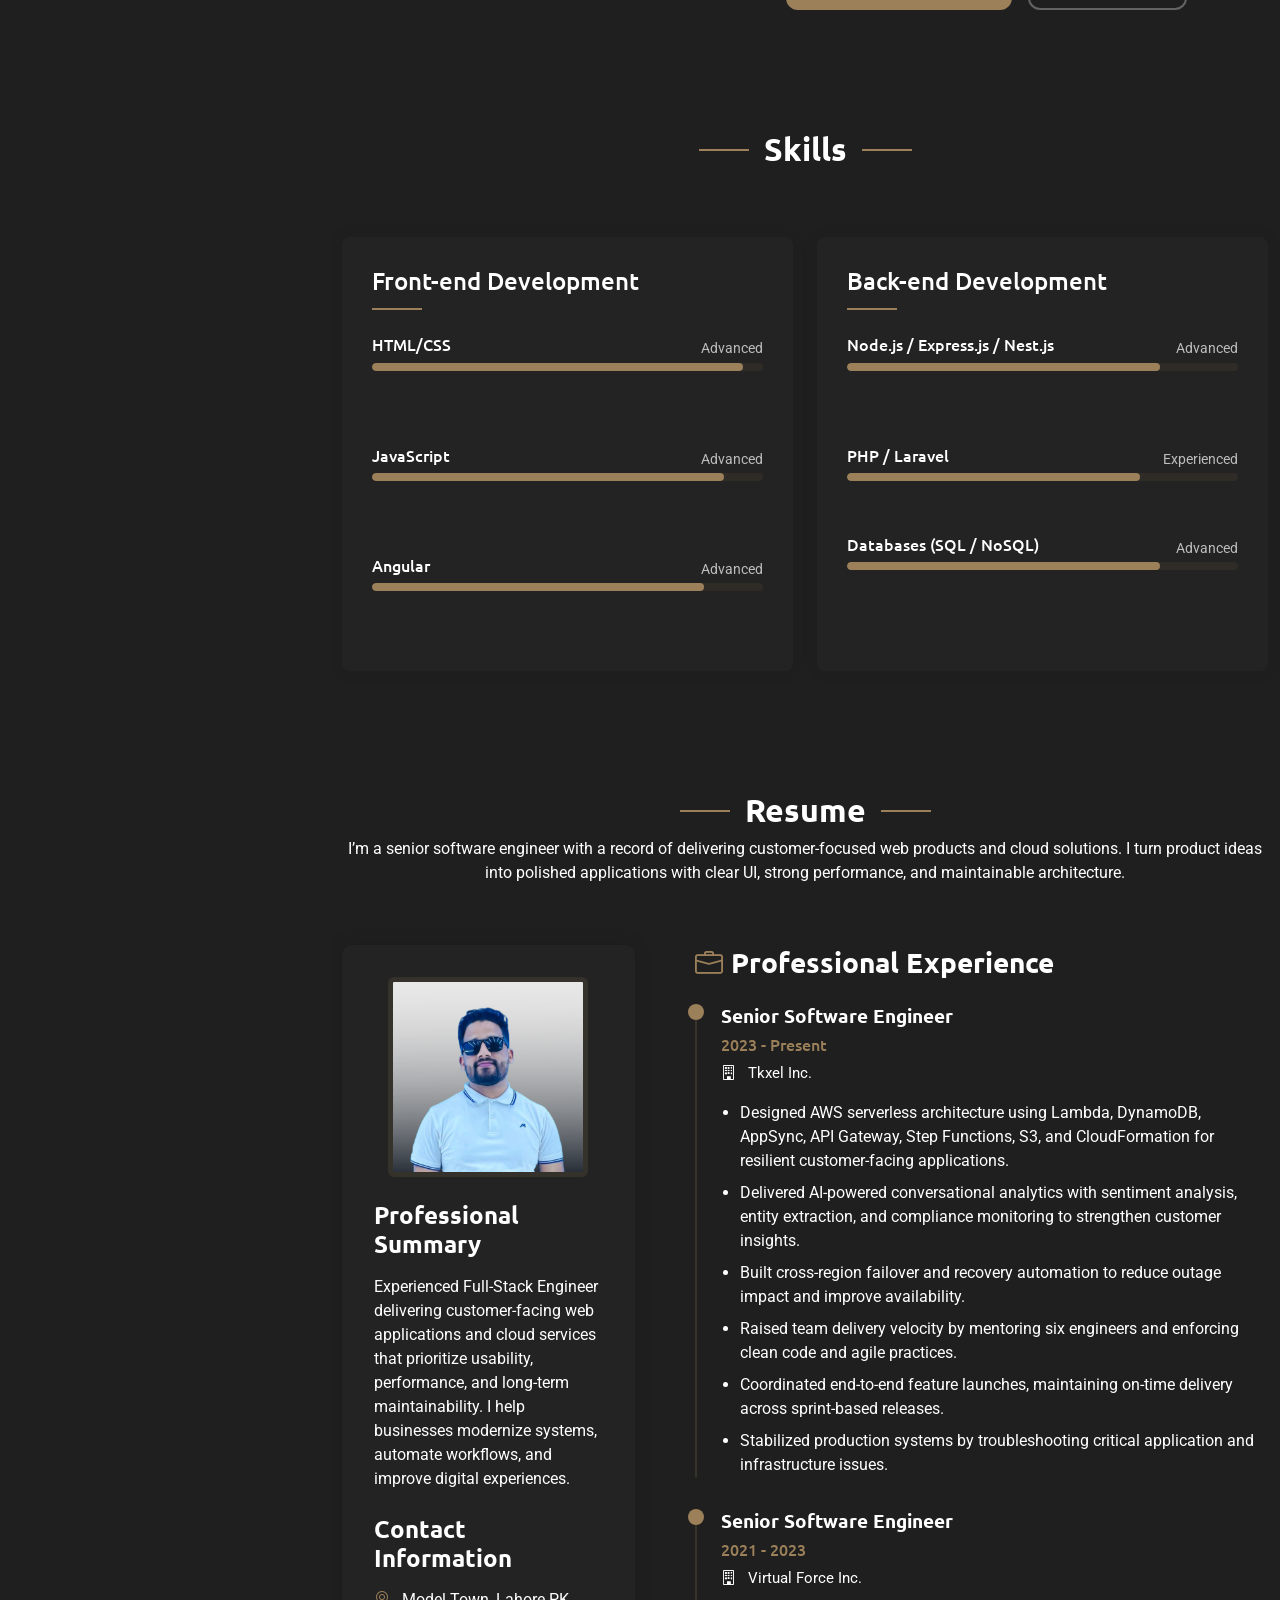
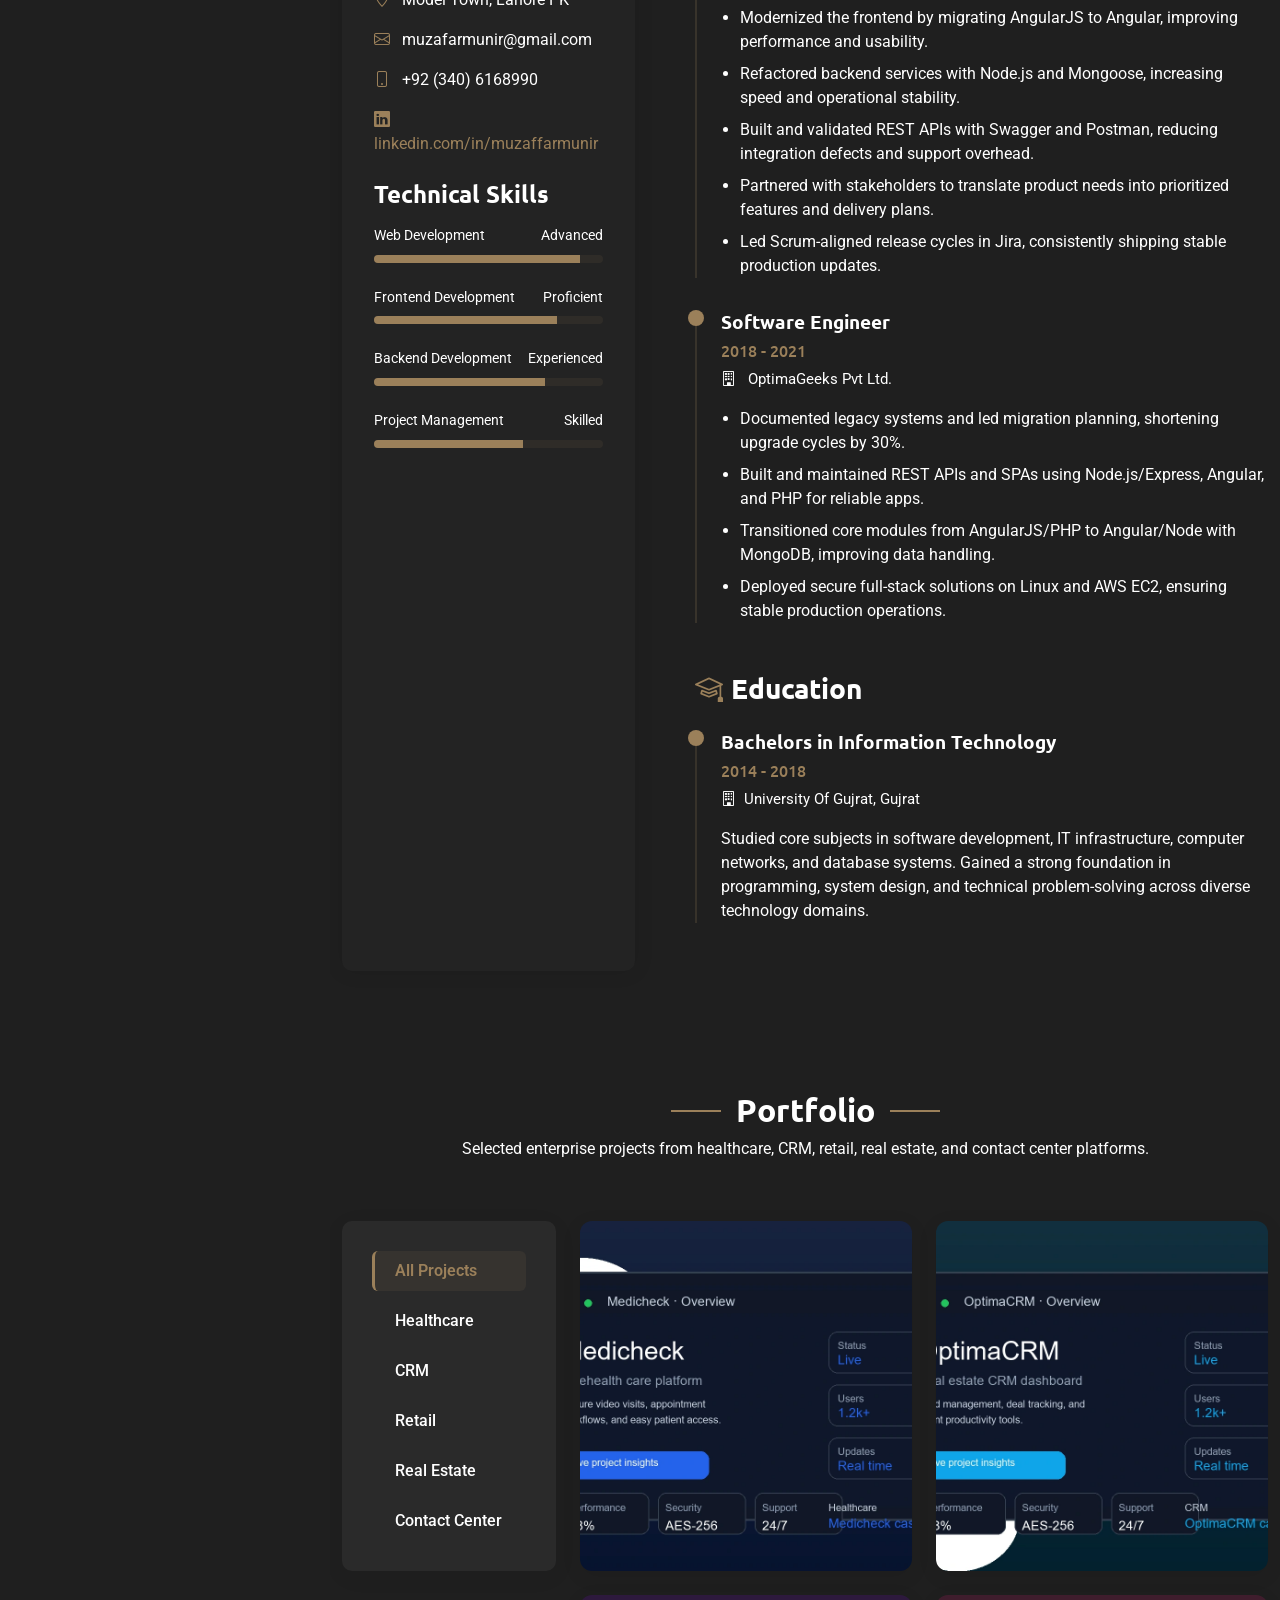
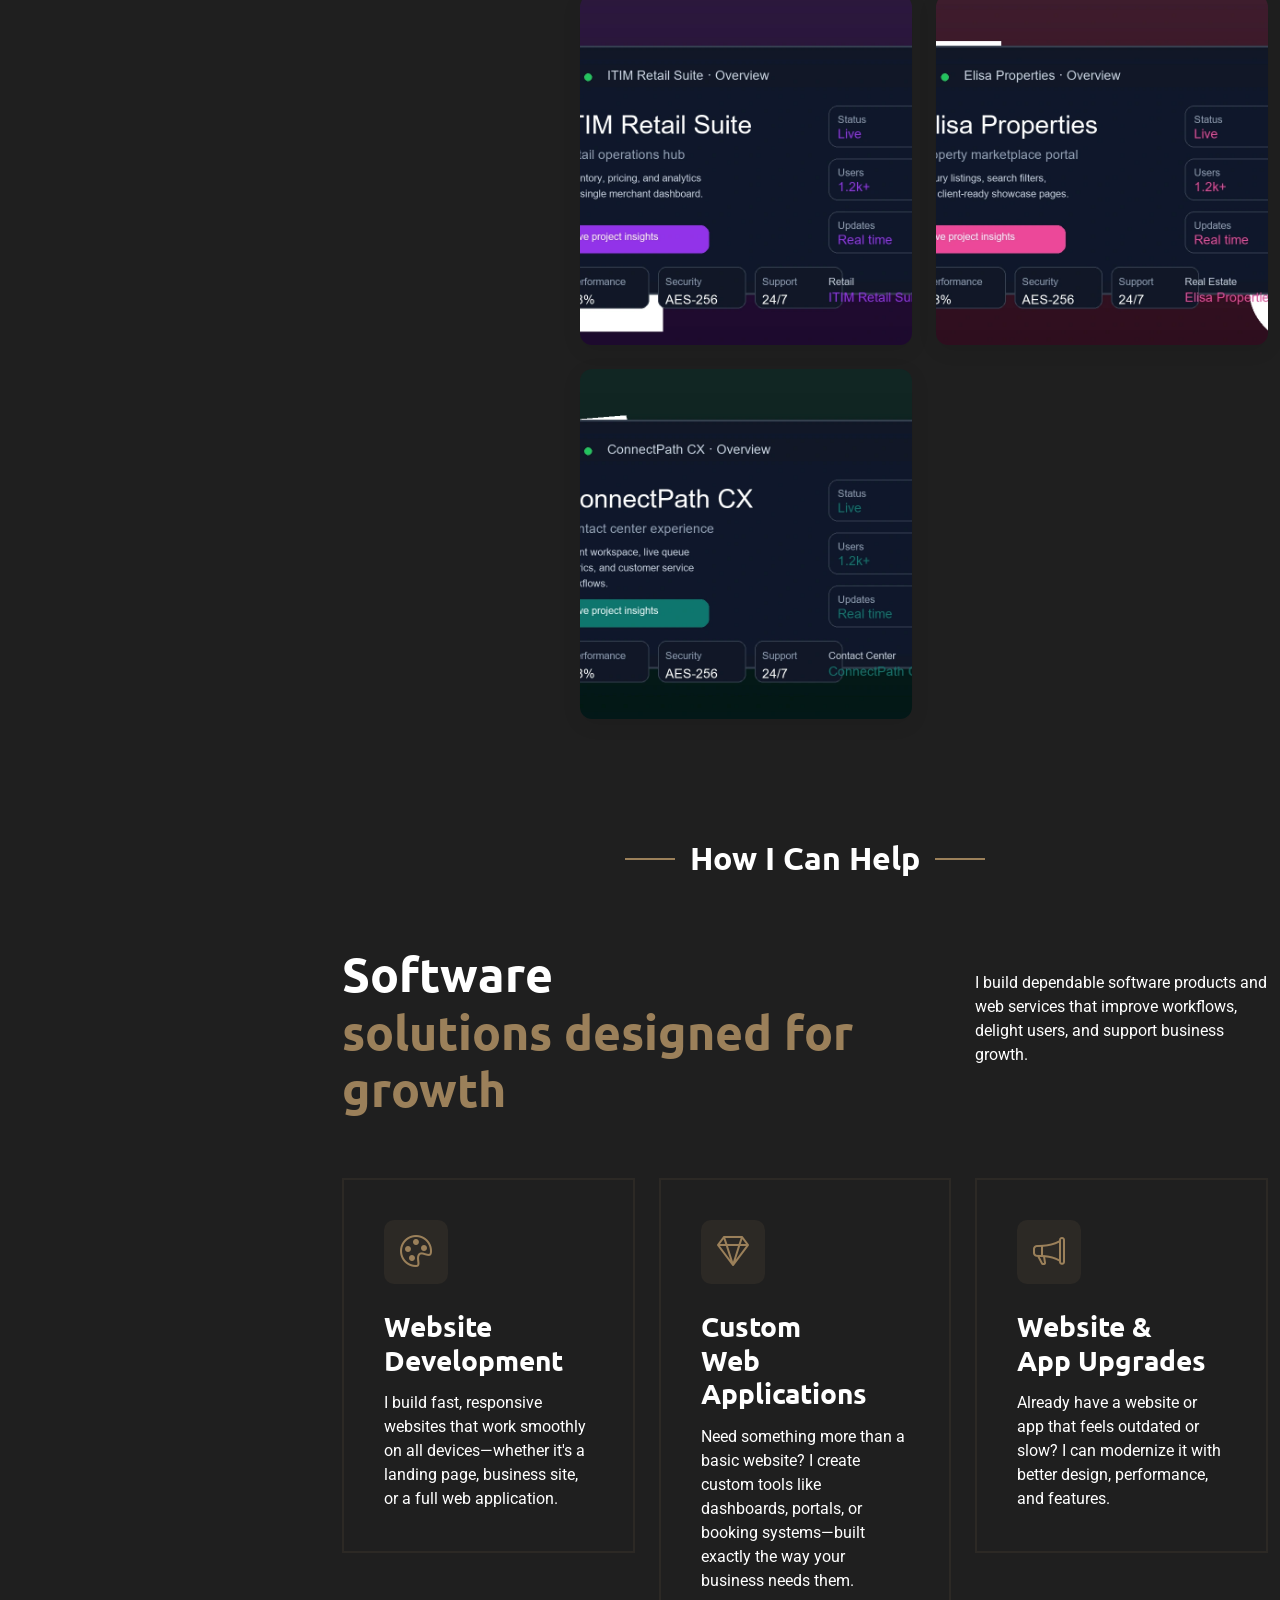
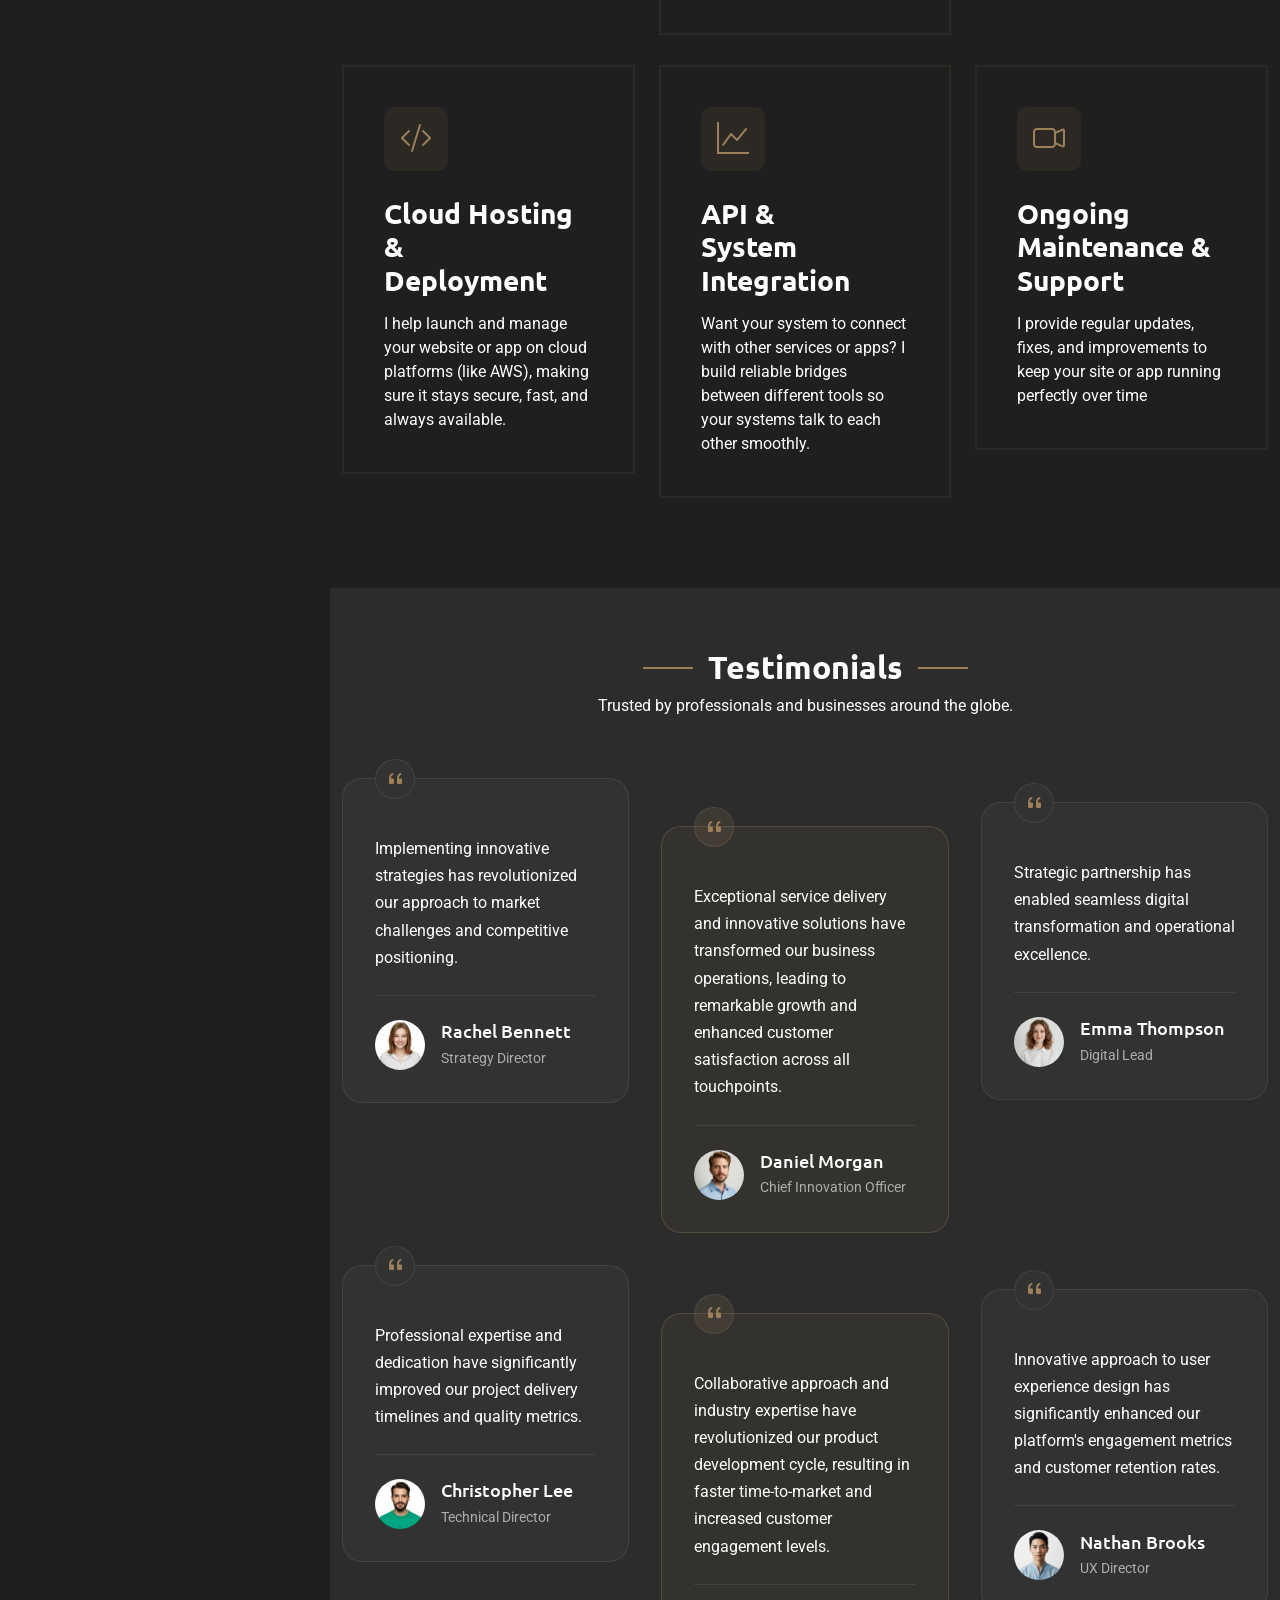
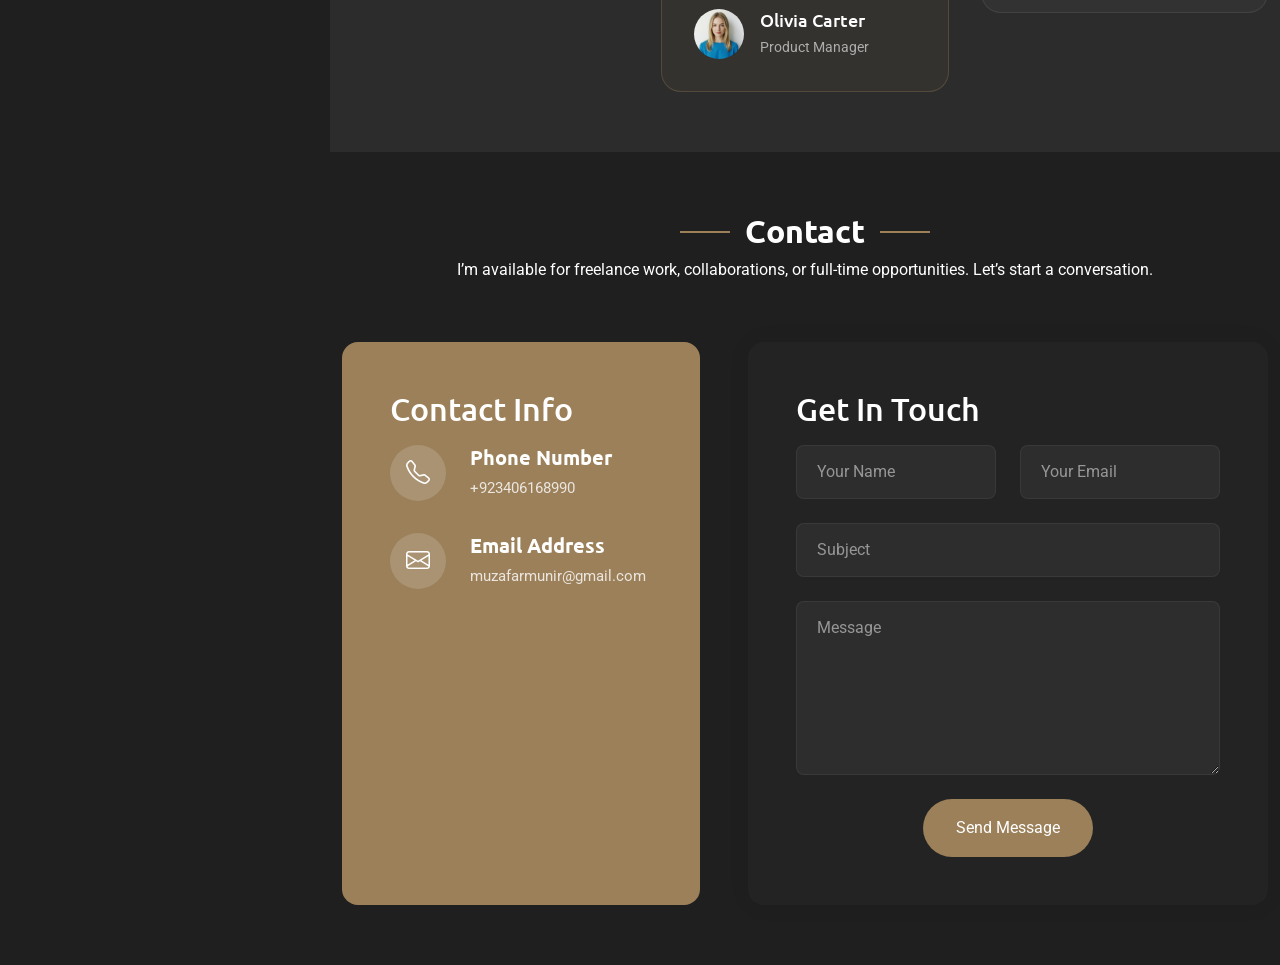
==== commit 8ba297b9: "fix portfolio" ====
--- a/index.html
+++ b/index.html
@@ -489,21 +489,15 @@
                 <h5>2023 - Present</h5>
                 <p class="company"><i class="bi bi-building"></i> Tkxel Inc.</p>
                 <ul>
-                  <li>Architected and optimized AWS serverless infrastructure—including Lambda, DynamoDB, EC2,
-                    CloudFormation, S3, AppSync, API Gateway, and State Machines—for scalable, high-performance web
-                    applications.</li>
-                  <li>Integrated AI-driven features to analyze conversational data, enabling sentiment analysis, entity
-                    recognition, and hate speech detection for improved customer insights and compliance.</li>
-                  <li>Implemented a disaster recovery mechanism that reduced downtime by enabling cross-region resource
-                    failover within 30 minutes during AWS outages.</li>
-                  <li>Enhanced code quality by 30% through thorough code reviews and performance optimization, improving
-                    system maintainability and scalability.</li>
-                  <li>Led a team of 6 developers, mentoring team members and boosting productivity by 20% through
-                    effective guidance and agile practices.</li>
-                  <li>Managed end-to-end feature releases, ensuring 100% on-time delivery aligned with Sprint
-                    milestones.</li>
-                  <li>Diagnosed and resolved issues in existing applications and serverless components, contributing to
-                    system stability and user satisfaction.</li>
+                  <li>Designed AWS serverless architecture using Lambda, DynamoDB, AppSync, API Gateway, Step Functions,
+                    S3, and CloudFormation for resilient customer-facing applications.</li>
+                  <li>Delivered AI-powered conversational analytics with sentiment analysis, entity extraction, and
+                    compliance monitoring to strengthen customer insights.</li>
+                  <li>Built cross-region failover and recovery automation to reduce outage impact and improve availability.</li>
+                  <li>Raised team delivery velocity by mentoring six engineers and enforcing clean code and agile practices.</li>
+                  <li>Coordinated end-to-end feature launches, maintaining on-time delivery across sprint-based releases.</li>
+                  <li>Stabilized production systems by troubleshooting critical application and infrastructure issues.
+                  </li>
                 </ul>
 
               </div>
@@ -513,17 +507,13 @@
                 <h5>2021 - 2023</h5>
                 <p class="company"><i class="bi bi-building"></i> Virtual Force Inc.</p>
                 <ul>
-                  <li>Migrated frontend from AngularJS to Angular, delivering a seamless transition that significantly
-                    improved performance and user experience.</li>
-                  <li>Upgraded backend stack including Node.js and Mongoose, resulting in a 50% boost in application
-                    performance.</li>
-                  <li>Integrated and tested REST APIs using Swagger and Postman, improving API reliability and reducing
-                    bugs by 20%.</li>
-                  <li>Collaborated directly with clients to gather requirements, communicate progress, and deliver
-                    timely updates.</li>
-                  <li>Managed tasks and issues via Jira, contributing to consistent Sprint delivery within Scrum-based
-                    Agile workflows.</li>
-                  <li>Led deployments and performed manual testing to ensure stable, production-ready releases.</li>
+                  <li>Modernized the frontend by migrating AngularJS to Angular, improving performance and usability.</li>
+                  <li>Refactored backend services with Node.js and Mongoose, increasing speed and operational stability.</li>
+                  <li>Built and validated REST APIs with Swagger and Postman, reducing integration defects and support overhead.</li>
+                  <li>Partnered with stakeholders to translate product needs into prioritized features and delivery plans.
+                  </li>
+                  <li>Led Scrum-aligned release cycles in Jira, consistently shipping stable production updates.
+                  </li>
                 </ul>
               </div>
 
@@ -532,16 +522,14 @@
                 <h5>2018 - 2021</h5>
                 <p class="company"><i class="bi bi-building"></i> OptimaGeeks Pvt Ltd.</p>
                 <ul>
-                  <li>Reverse-engineered legacy applications to produce detailed documentation, reducing upgrade time by
-                    30% and enabling smoother transitions to modern stacks.</li>
-                  <li>Developed and maintained RESTful APIs and SPAs using Node.js (Express.js), Angular, and PHP,
-                    ensuring robust performance and seamless user experiences.</li>
-                  <li>Led the migration from AngularJS and PHP to Angular and Node.js with MongoDB, improving
-                    functionality and data handling efficiency by 40%.</li>
-                  <li>Tested and validated APIs using Swagger and Postman, achieving 95% accuracy and clean integration
-                    with front-end systems.</li>
-                  <li>Deployed and configured full-stack applications on Linux servers and AWS EC2, ensuring secure,
-                    scalable, and production-ready deployments.</li>
+                  <li>Documented legacy systems and led migration planning, shortening upgrade cycles by 30%.
+                  </li>
+                  <li>Built and maintained REST APIs and SPAs using Node.js/Express, Angular, and PHP for reliable apps.
+                  </li>
+                  <li>Transitioned core modules from AngularJS/PHP to Angular/Node with MongoDB, improving data handling.
+                  </li>
+                  <li>Deployed secure full-stack solutions on Linux and AWS EC2, ensuring stable production operations.
+                  </li>
                 </ul>
 
               </div>
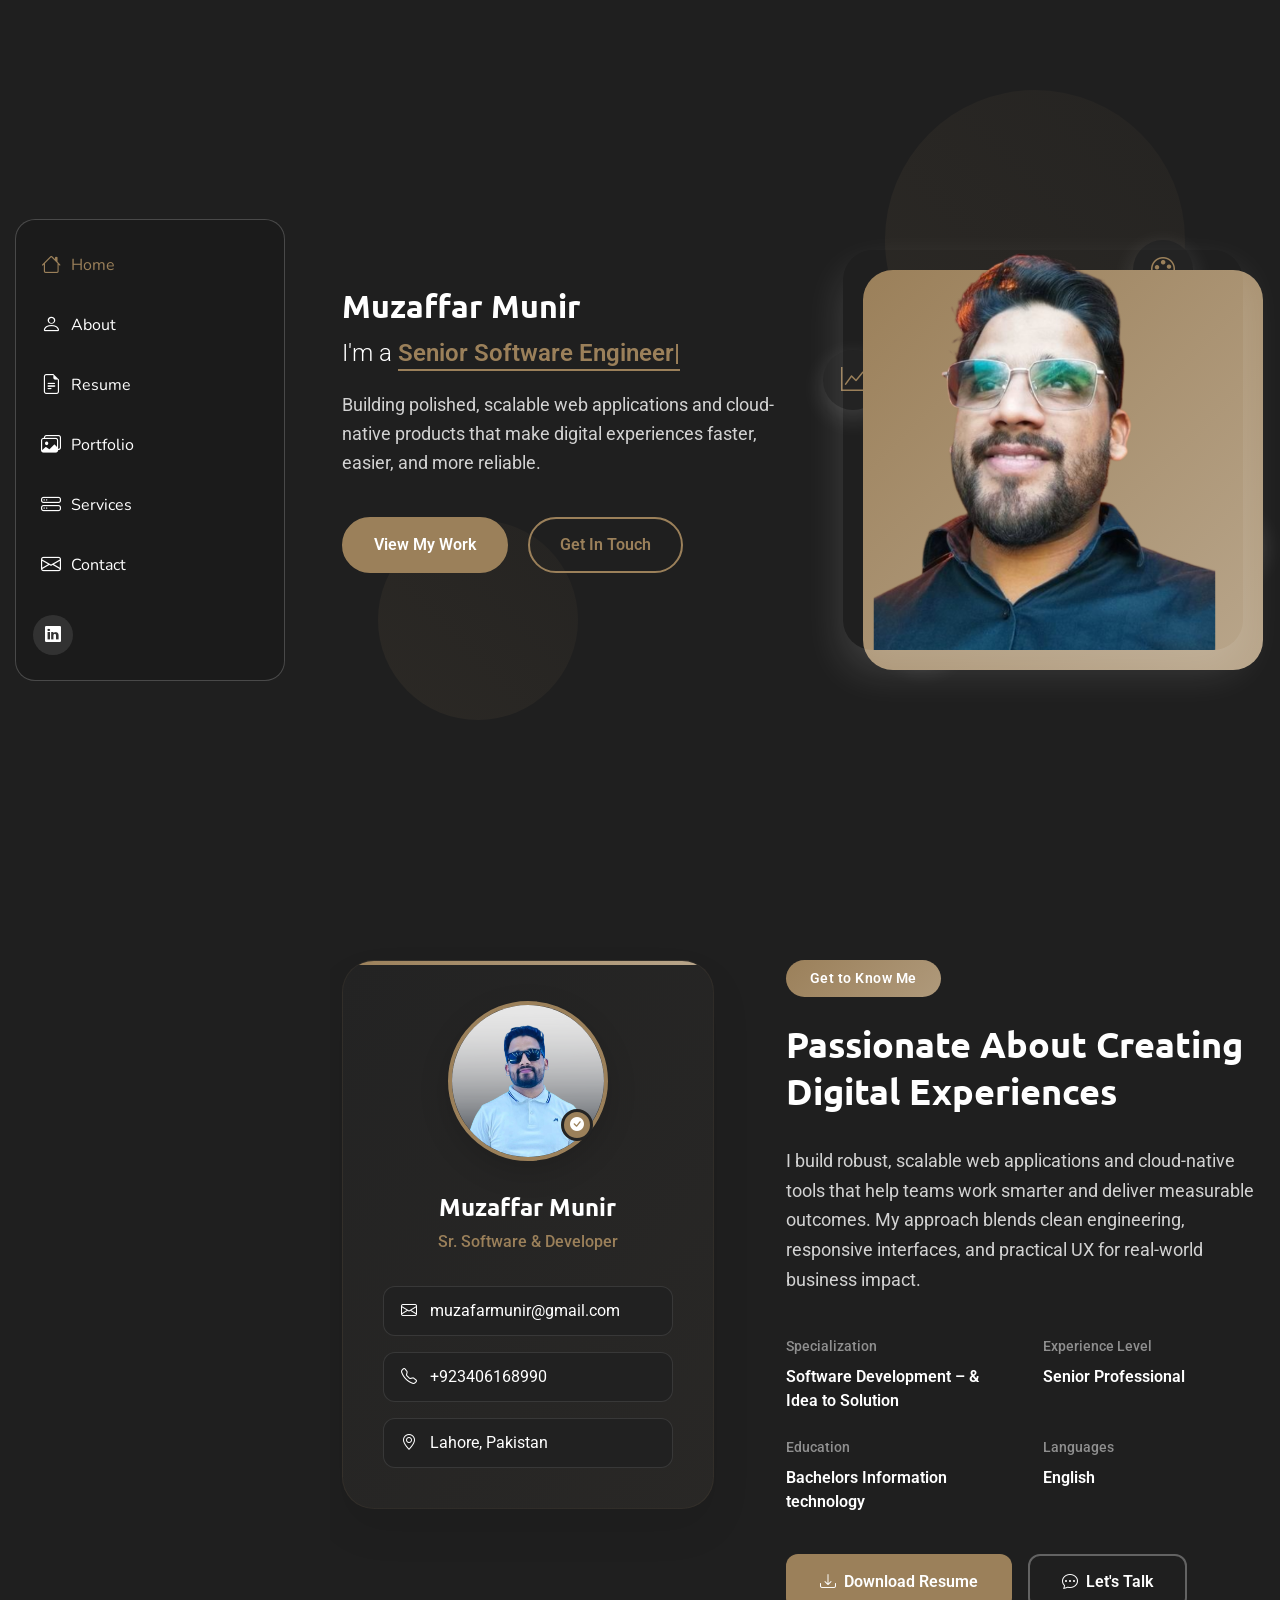
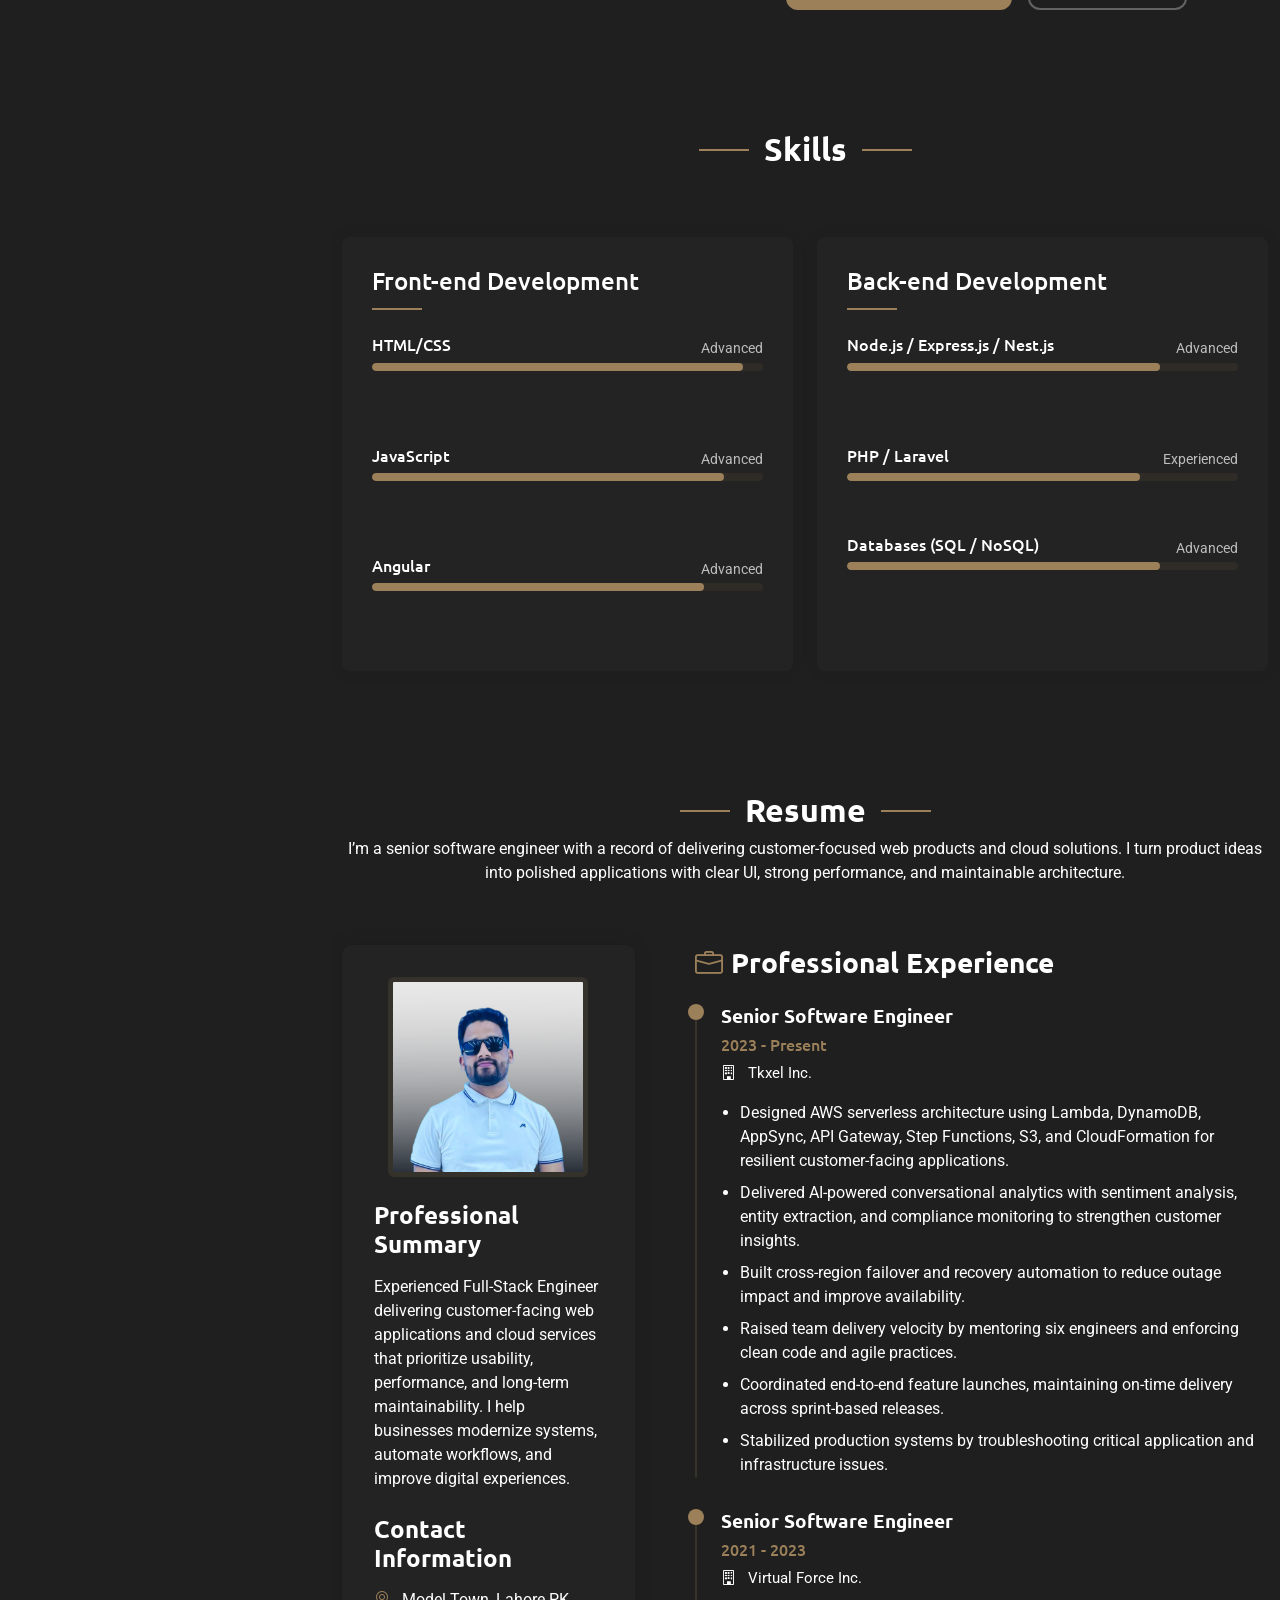
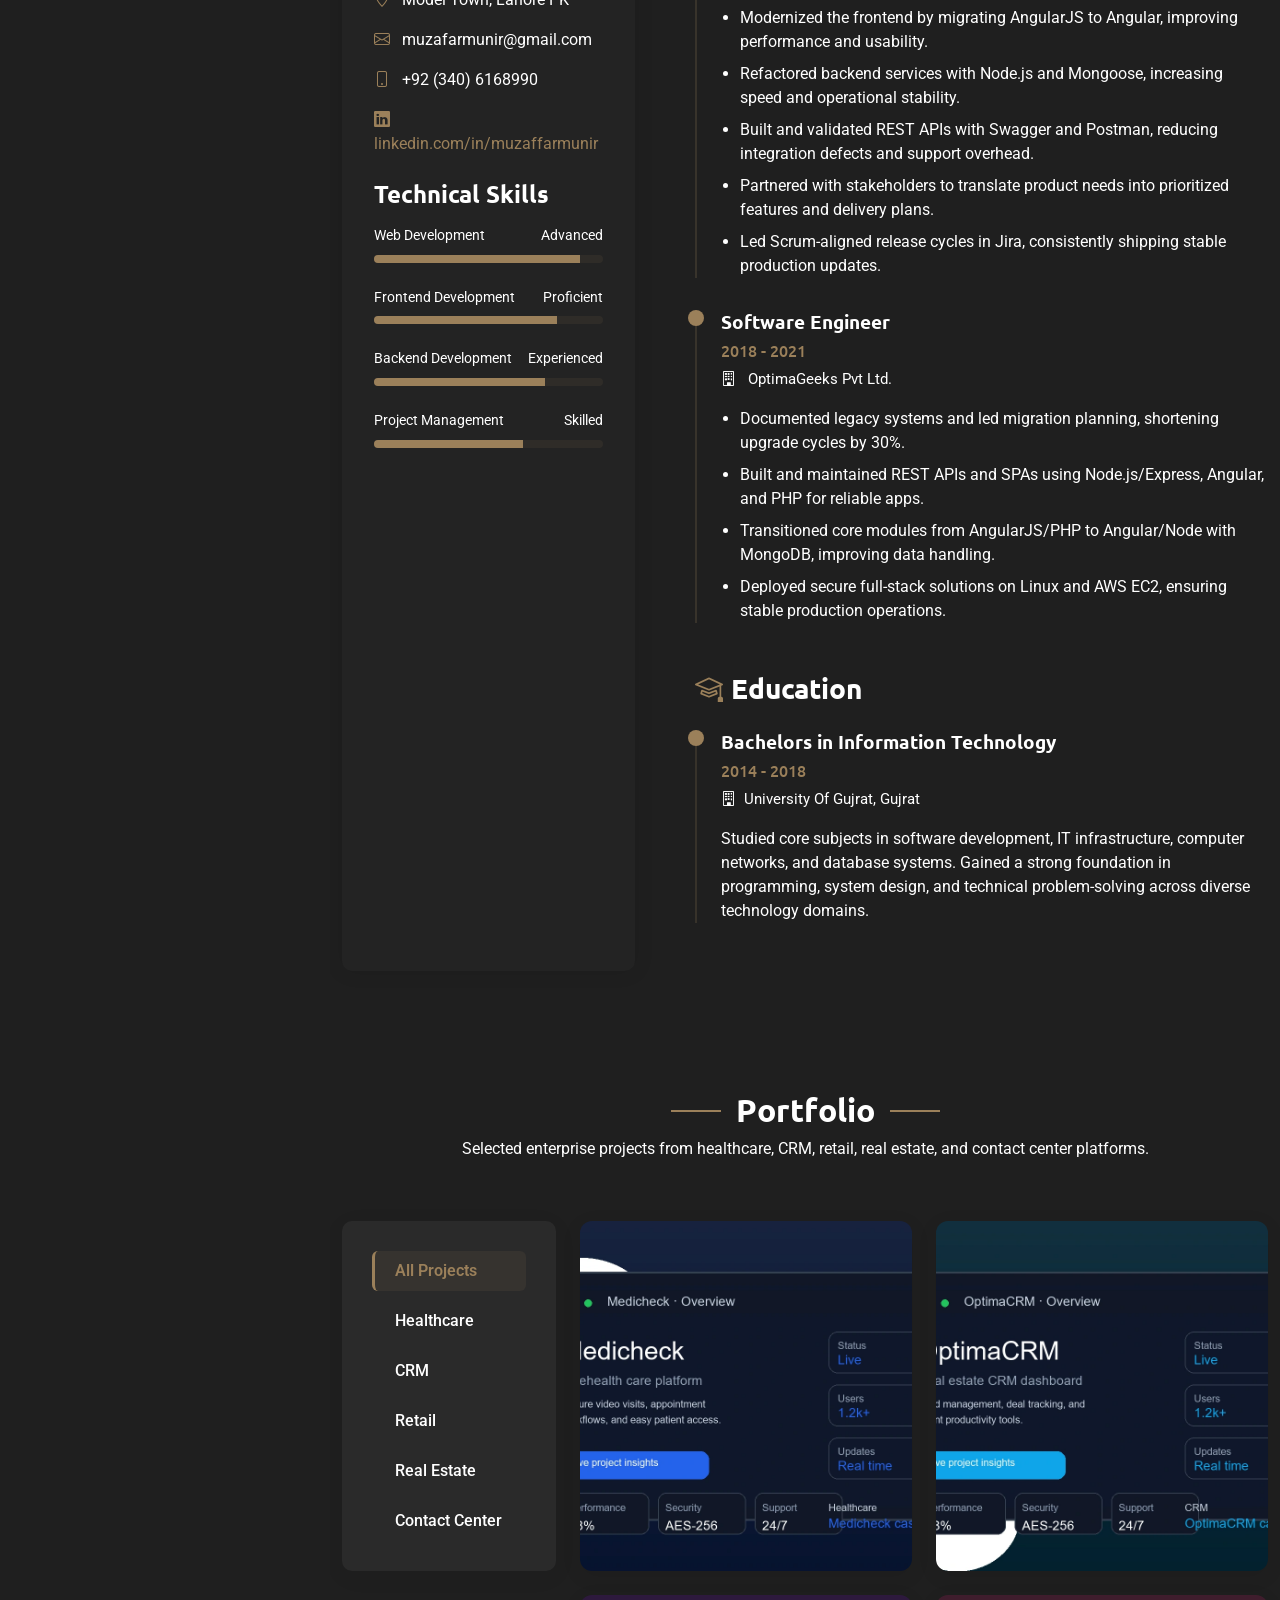
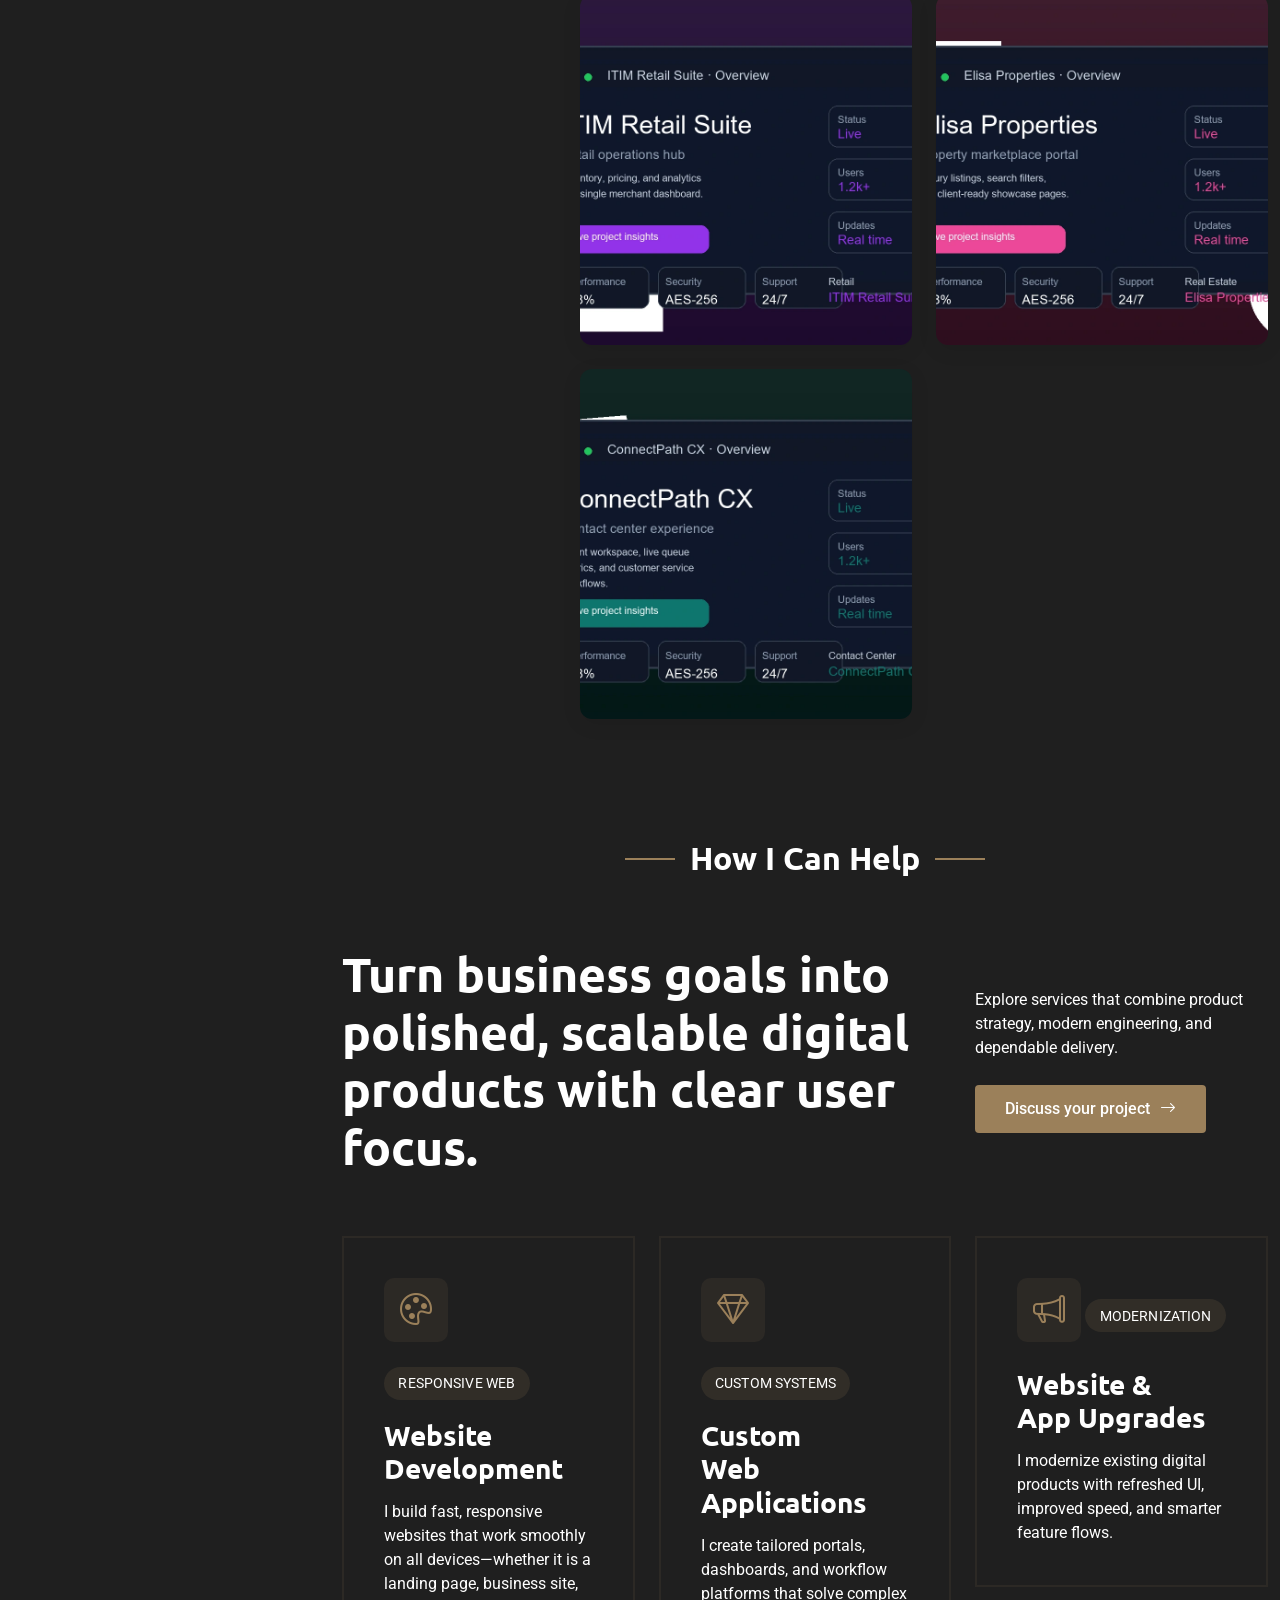
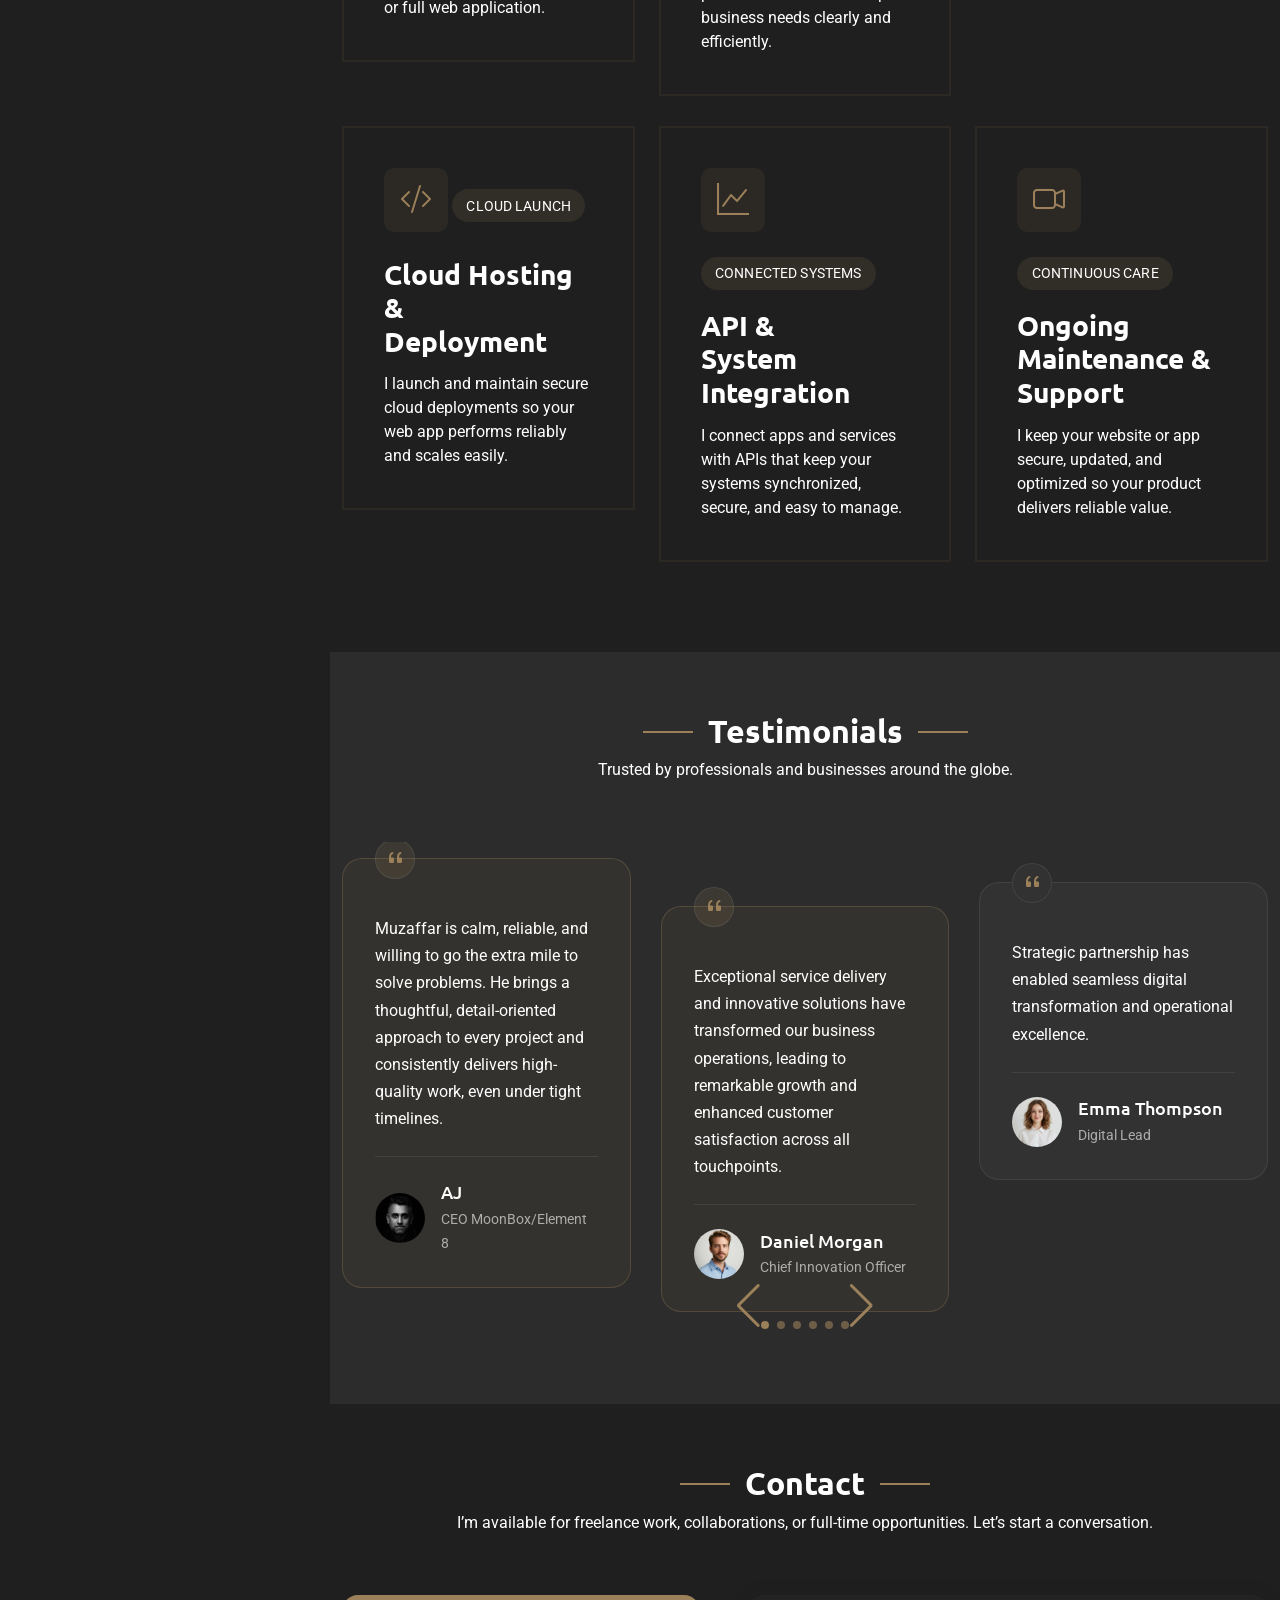
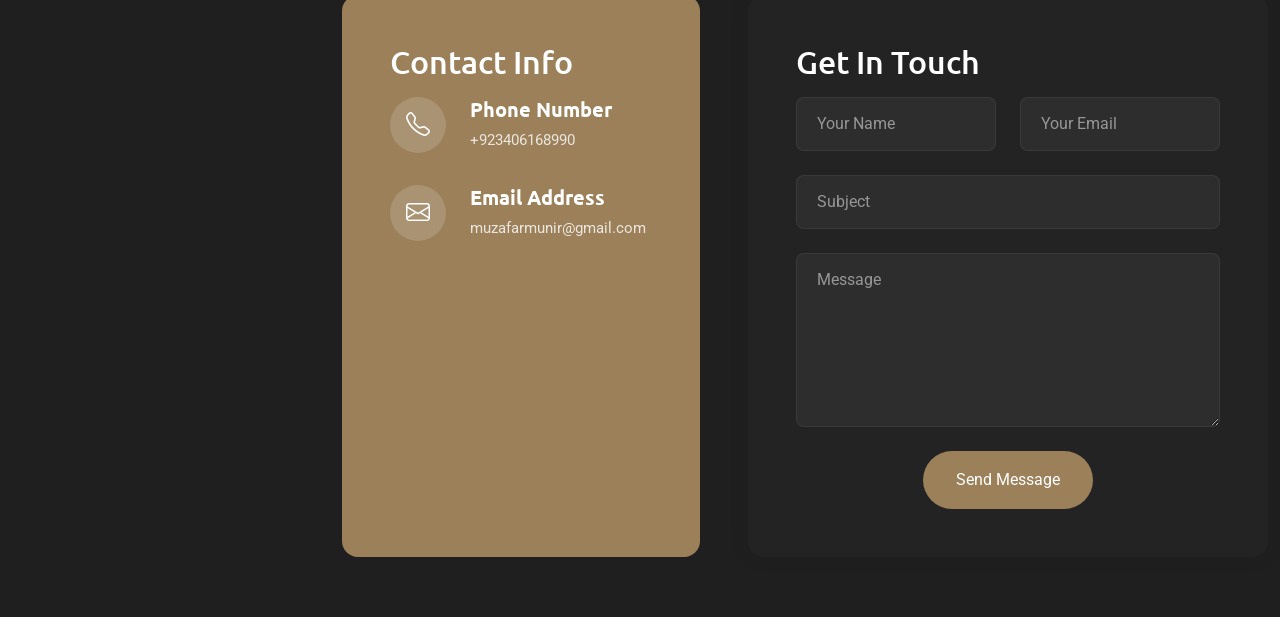
==== commit 9b083518: "fix" ====
--- a/index.html
+++ b/index.html
@@ -724,20 +724,19 @@
             <div class="col-lg-8 col-md-12">
               <div class="service-intro">
                 <h2 class="service-heading">
-                  <div>Software</div>
-                  <div><span>solutions designed for growth</span></div>
+                  Turn business goals into polished, scalable digital products with clear user focus.
                 </h2>
               </div>
             </div>
             <div class="col-lg-4 col-md-12">
               <div class="service-summary">
                 <p>
-                  I build dependable software products and web services that improve workflows, delight users, and support business growth.
+                  Explore services that combine product strategy, modern engineering, and dependable delivery.
                 </p>
-                <!-- <a href="services.html" class="service-btn">
-                  View All Services
+                <a href="#contact" class="service-btn">
+                  Discuss your project
                   <i class="bi bi-arrow-right"></i>
-                </a> -->
+                </a>
               </div>
             </div>
           </div>
@@ -749,8 +748,10 @@
               <div class="service-icon">
                 <i class="bi bi-palette"></i>
               </div>
+              <small class="service-pill">Responsive Web</small>
               <a href="#contact"
-                class="card-action d-flex align-items-center justify-content-center rounded-circle">
+                class="card-action d-flex align-items-center justify-content-center rounded-circle"
+                aria-label="Contact for Website Development">
                 <i class="bi bi-arrow-up-right"></i>
               </a>
               <h3>
@@ -759,8 +760,8 @@
                 </a>
               </h3>
               <p>
-                I build fast, responsive websites that work smoothly on all devices—whether it's a landing page,
-                business site, or a full web application.
+                I build fast, responsive websites that work smoothly on all devices—whether it is a landing page,
+                business site, or full web application.
               </p>
             </div>
           </div>
@@ -769,8 +770,10 @@
               <div class="service-icon">
                 <i class="bi bi-gem"></i>
               </div>
+              <small class="service-pill">Custom Systems</small>
               <a href="#contact"
-                class="card-action d-flex align-items-center justify-content-center rounded-circle">
+                class="card-action d-flex align-items-center justify-content-center rounded-circle"
+                aria-label="Contact for Custom Web Applications">
                 <i class="bi bi-arrow-up-right"></i>
               </a>
               <h3>
@@ -779,8 +782,8 @@
                 </a>
               </h3>
               <p>
-                Need something more than a basic website? I create custom tools like dashboards, portals, or booking
-                systems—built exactly the way your business needs them.
+                I create tailored portals, dashboards, and workflow platforms that solve complex business needs
+                clearly and efficiently.
               </p>
             </div>
           </div>
@@ -789,8 +792,10 @@
               <div class="service-icon">
                 <i class="bi bi-megaphone"></i>
               </div>
+              <small class="service-pill">Modernization</small>
               <a href="#contact"
-                class="card-action d-flex align-items-center justify-content-center rounded-circle">
+                class="card-action d-flex align-items-center justify-content-center rounded-circle"
+                aria-label="Contact for Website and App Upgrades">
                 <i class="bi bi-arrow-up-right"></i>
               </a>
               <h3>
@@ -799,8 +804,7 @@
                 </a>
               </h3>
               <p>
-                Already have a website or app that feels outdated or slow? I can modernize it with better design,
-                performance, and features.
+                I modernize existing digital products with refreshed UI, improved speed, and smarter feature flows.
               </p>
             </div>
           </div>
@@ -809,8 +813,10 @@
               <div class="service-icon">
                 <i class="bi bi-code-slash"></i>
               </div>
+              <small class="service-pill">Cloud Launch</small>
               <a href="#contact"
-                class="card-action d-flex align-items-center justify-content-center rounded-circle">
+                class="card-action d-flex align-items-center justify-content-center rounded-circle"
+                aria-label="Contact for Cloud Hosting and Deployment">
                 <i class="bi bi-arrow-up-right"></i>
               </a>
               <h3>
@@ -819,8 +825,7 @@
                 </a>
               </h3>
               <p>
-                I help launch and manage your website or app on cloud platforms (like AWS), making sure it stays secure,
-                fast, and always available.
+                I launch and maintain secure cloud deployments so your web app performs reliably and scales easily.
               </p>
             </div>
           </div>
@@ -829,8 +834,10 @@
               <div class="service-icon">
                 <i class="bi bi-graph-up"></i>
               </div>
+              <small class="service-pill">Connected Systems</small>
               <a href="#contact"
-                class="card-action d-flex align-items-center justify-content-center rounded-circle">
+                class="card-action d-flex align-items-center justify-content-center rounded-circle"
+                aria-label="Contact for API and System Integration">
                 <i class="bi bi-arrow-up-right"></i>
               </a>
               <h3>
@@ -839,8 +846,7 @@
                 </a>
               </h3>
               <p>
-                Want your system to connect with other services or apps? I build reliable bridges between different
-                tools so your systems talk to each other smoothly.
+                I connect apps and services with APIs that keep your systems synchronized, secure, and easy to manage.
               </p>
             </div>
           </div>
@@ -849,8 +855,10 @@
               <div class="service-icon">
                 <i class="bi bi-camera-video"></i>
               </div>
+              <small class="service-pill">Continuous Care</small>
               <a href="#contact"
-                class="card-action d-flex align-items-center justify-content-center rounded-circle">
+                class="card-action d-flex align-items-center justify-content-center rounded-circle"
+                aria-label="Contact for Ongoing Maintenance and Support">
                 <i class="bi bi-arrow-up-right"></i>
               </a>
               <h3>
@@ -859,7 +867,7 @@
                 </a>
               </h3>
               <p>
-                I provide regular updates, fixes, and improvements to keep your site or app running perfectly over time
+                I keep your website or app secure, updated, and optimized so your product delivers reliable value.
               </p>
             </div>
           </div>
@@ -880,121 +888,139 @@
 
       <div class="container">
 
-        <div class="testimonial-masonry">
-
-          <div class="testimonial-item" data-aos="fade-up">
-            <div class="testimonial-content">
-              <div class="quote-pattern">
-                <i class="bi bi-quote"></i>
-              </div>
-              <p>Implementing innovative strategies has revolutionized our approach to market challenges and competitive
-                positioning.</p>
-              <div class="client-info">
-                <div class="client-image">
-                  <img src="assets/img/person/person-f-7.webp" alt="Client">
-                </div>
-                <div class="client-details">
-                  <h3>Rachel Bennett</h3>
-                  <span class="position">Strategy Director</span>
-                </div>
-              </div>
-            </div>
-          </div>
-
-          <div class="testimonial-item highlight" data-aos="fade-up" data-aos-delay="100">
-            <div class="testimonial-content">
-              <div class="quote-pattern">
-                <i class="bi bi-quote"></i>
-              </div>
-              <p>Exceptional service delivery and innovative solutions have transformed our business operations, leading
-                to remarkable growth and enhanced customer satisfaction across all touchpoints.</p>
-              <div class="client-info">
-                <div class="client-image">
-                  <img src="assets/img/person/person-m-7.webp" alt="Client">
-                </div>
-                <div class="client-details">
-                  <h3>Daniel Morgan</h3>
-                  <span class="position">Chief Innovation Officer</span>
-                </div>
-              </div>
-            </div>
-          </div>
-
-          <div class="testimonial-item" data-aos="fade-up" data-aos-delay="200">
-            <div class="testimonial-content">
-              <div class="quote-pattern">
-                <i class="bi bi-quote"></i>
-              </div>
-              <p>Strategic partnership has enabled seamless digital transformation and operational excellence.</p>
-              <div class="client-info">
-                <div class="client-image">
-                  <img src="assets/img/person/person-f-8.webp" alt="Client">
-                </div>
-                <div class="client-details">
-                  <h3>Emma Thompson</h3>
-                  <span class="position">Digital Lead</span>
-                </div>
-              </div>
-            </div>
-          </div>
-
-          <div class="testimonial-item" data-aos="fade-up" data-aos-delay="300">
-            <div class="testimonial-content">
-              <div class="quote-pattern">
-                <i class="bi bi-quote"></i>
-              </div>
-              <p>Professional expertise and dedication have significantly improved our project delivery timelines and
-                quality metrics.</p>
-              <div class="client-info">
-                <div class="client-image">
-                  <img src="assets/img/person/person-m-8.webp" alt="Client">
-                </div>
-                <div class="client-details">
-                  <h3>Christopher Lee</h3>
-                  <span class="position">Technical Director</span>
-                </div>
-              </div>
-            </div>
-          </div>
-
-          <div class="testimonial-item highlight" data-aos="fade-up" data-aos-delay="400">
-            <div class="testimonial-content">
-              <div class="quote-pattern">
-                <i class="bi bi-quote"></i>
-              </div>
-              <p>Collaborative approach and industry expertise have revolutionized our product development cycle,
-                resulting in faster time-to-market and increased customer engagement levels.</p>
-              <div class="client-info">
-                <div class="client-image">
-                  <img src="assets/img/person/person-f-9.webp" alt="Client">
-                </div>
-                <div class="client-details">
-                  <h3>Olivia Carter</h3>
-                  <span class="position">Product Manager</span>
-                </div>
-              </div>
-            </div>
-          </div>
-
-          <div class="testimonial-item" data-aos="fade-up" data-aos-delay="500">
-            <div class="testimonial-content">
-              <div class="quote-pattern">
-                <i class="bi bi-quote"></i>
-              </div>
-              <p>Innovative approach to user experience design has significantly enhanced our platform's engagement
-                metrics and customer retention rates.</p>
-              <div class="client-info">
-                <div class="client-image">
-                  <img src="assets/img/person/person-m-13.webp" alt="Client">
-                </div>
-                <div class="client-details">
-                  <h3>Nathan Brooks</h3>
-                  <span class="position">UX Director</span>
-                </div>
-              </div>
-            </div>
-          </div>
-
+        <div class="testimonial-swiper init-swiper swiper" data-aos="fade-up" data-aos-delay="200">
+          <div class="swiper-wrapper">
+            <div class="swiper-slide testimonial-item">
+              <div class="testimonial-content highlight">
+                <div class="quote-pattern">
+                  <i class="bi bi-quote"></i>
+                </div>
+                <p>Muzaffar is calm, reliable, and willing to go the extra mile to solve problems. He brings a thoughtful,
+                  detail-oriented approach to every project and consistently delivers high-quality work, even under
+                  tight timelines.</p>
+                <div class="client-info">
+                  <div class="client-image">
+                    <img src="assets/img/aj.jpg" alt="Founder testimonial">
+                  </div>
+                  <div class="client-details">
+                    <h3>AJ</h3>
+                    <span class="position">CEO MoonBox/Element 8</span>
+                  </div>
+                </div>
+              </div>
+            </div>
+            <div class="swiper-slide testimonial-item">
+              <div class="testimonial-content highlight">
+                <div class="quote-pattern">
+                  <i class="bi bi-quote"></i>
+                </div>
+                <p>Exceptional service delivery and innovative solutions have transformed our business operations, leading to remarkable growth and enhanced customer satisfaction across all touchpoints.</p>
+                <div class="client-info">
+                  <div class="client-image">
+                    <img src="assets/img/person/person-m-7.webp" alt="Daniel Morgan">
+                  </div>
+                  <div class="client-details">
+                    <h3>Daniel Morgan</h3>
+                    <span class="position">Chief Innovation Officer</span>
+                  </div>
+                </div>
+              </div>
+            </div>
+            <div class="swiper-slide testimonial-item">
+              <div class="testimonial-content">
+                <div class="quote-pattern">
+                  <i class="bi bi-quote"></i>
+                </div>
+                <p>Strategic partnership has enabled seamless digital transformation and operational excellence.</p>
+                <div class="client-info">
+                  <div class="client-image">
+                    <img src="assets/img/person/person-f-8.webp" alt="Emma Thompson">
+                  </div>
+                  <div class="client-details">
+                    <h3>Emma Thompson</h3>
+                    <span class="position">Digital Lead</span>
+                  </div>
+                </div>
+              </div>
+            </div>
+            <div class="swiper-slide testimonial-item">
+              <div class="testimonial-content">
+                <div class="quote-pattern">
+                  <i class="bi bi-quote"></i>
+                </div>
+                <p>Professional expertise and dedication have significantly improved our project delivery timelines and quality metrics.</p>
+                <div class="client-info">
+                  <div class="client-image">
+                    <img src="assets/img/person/person-m-8.webp" alt="Christopher Lee">
+                  </div>
+                  <div class="client-details">
+                    <h3>Christopher Lee</h3>
+                    <span class="position">Technical Director</span>
+                  </div>
+                </div>
+              </div>
+            </div>
+            <div class="swiper-slide testimonial-item">
+              <div class="testimonial-content highlight">
+                <div class="quote-pattern">
+                  <i class="bi bi-quote"></i>
+                </div>
+                <p>Collaborative approach and industry expertise have revolutionized our product development cycle, resulting in faster time-to-market and increased customer engagement levels.</p>
+                <div class="client-info">
+                  <div class="client-image">
+                    <img src="assets/img/person/person-f-9.webp" alt="Olivia Carter">
+                  </div>
+                  <div class="client-details">
+                    <h3>Olivia Carter</h3>
+                    <span class="position">Product Manager</span>
+                  </div>
+                </div>
+              </div>
+            </div>
+            <div class="swiper-slide testimonial-item">
+              <div class="testimonial-content">
+                <div class="quote-pattern">
+                  <i class="bi bi-quote"></i>
+                </div>
+                <p>Innovative approach to user experience design has significantly enhanced our platform's engagement metrics and customer retention rates.</p>
+                <div class="client-info">
+                  <div class="client-image">
+                    <img src="assets/img/person/person-m-13.webp" alt="Nathan Brooks">
+                  </div>
+                  <div class="client-details">
+                    <h3>Nathan Brooks</h3>
+                    <span class="position">UX Director</span>
+                  </div>
+                </div>
+              </div>
+            </div>
+          </div>
+          <div class="swiper-pagination"></div>
+          <div class="swiper-button-prev" aria-label="Previous testimonial"></div>
+          <div class="swiper-button-next" aria-label="Next testimonial"></div>
+          <script type="application/json" class="swiper-config">
+            {
+              "slidesPerView": 1,
+              "spaceBetween": 30,
+              "loop": true,
+              "pagination": {
+                "el": ".swiper-pagination",
+                "clickable": true
+              },
+              "navigation": {
+                "nextEl": ".swiper-button-next",
+                "prevEl": ".swiper-button-prev"
+              },
+              "breakpoints": {
+                "768": {
+                  "slidesPerView": 2
+                },
+                "1200": {
+                  "slidesPerView": 3
+                }
+              }
+            }
+          </script>
         </div>
 
       </div>
--- a/assets/css/main.css
+++ b/assets/css/main.css
@@ -1918,6 +1918,32 @@
   transform: scale(1.1);
 }
 
+.services .service-card {
+  cursor: pointer;
+}
+
+.services .service-pill {
+  display: inline-block;
+  margin-bottom: 18px;
+  padding: 0.4rem 0.9rem;
+  border-radius: 999px;
+  background: color-mix(in srgb, var(--accent-color), transparent 85%);
+  color: var(--contrast-color);
+  font-size: 0.85rem;
+  letter-spacing: 0.01em;
+  text-transform: uppercase;
+}
+
+.services .service-card .card-action {
+  background-color: var(--accent-color);
+  box-shadow: 0 14px 30px rgba(0, 0, 0, 0.15);
+}
+
+.services .service-card:hover {
+  box-shadow: 0 30px 60px rgba(0, 0, 0, 0.18);
+  transform: translateY(-10px);
+}
+
 @media (max-width: 768px) {
   .services .service-card {
     padding: 150px 25px 25px;
@@ -1968,16 +1994,19 @@
   margin-top: 1.5rem;
 }
 
-.testimonials .testimonial-item.highlight .testimonial-content {
+.testimonials .testimonial-item.highlight .testimonial-content,
+.testimonials .testimonial-content.highlight {
   background-color: color-mix(in srgb, var(--accent-color), transparent 92%);
   border: 1px solid color-mix(in srgb, var(--accent-color), transparent 70%);
 }
 
-.testimonials .testimonial-item.highlight .testimonial-content .quote-pattern {
+.testimonials .testimonial-item.highlight .testimonial-content .quote-pattern,
+.testimonials .testimonial-content.highlight .quote-pattern {
   background-color: color-mix(in srgb, var(--accent-color), transparent 85%);
 }
 
-.testimonials .testimonial-item.highlight .testimonial-content .quote-pattern i {
+.testimonials .testimonial-item.highlight .testimonial-content .quote-pattern i,
+.testimonials .testimonial-content.highlight .quote-pattern i {
   color: var(--accent-color);
 }
 
@@ -1992,6 +2021,42 @@
 
 .testimonials .testimonial-content:hover {
   transform: translateY(-5px);
+}
+
+.testimonials .swiper {
+  padding: 1rem 0 2rem;
+}
+
+.testimonials .swiper-button-next,
+.testimonials .swiper-button-prev {
+  color: var(--accent-color);
+}
+
+.testimonials .swiper-pagination-bullet {
+  background: color-mix(in srgb, var(--accent-color), transparent 40%);
+  opacity: 1;
+}
+
+.testimonials .swiper-pagination-bullet-active {
+  background: var(--accent-color);
+}
+
+.testimonials .swiper-button-next,
+.testimonials .swiper-button-prev {
+  top: auto;
+  bottom: 1rem;
+}
+
+.testimonials .swiper-button-prev {
+  left: calc(50% - 70px);
+}
+
+.testimonials .swiper-button-next {
+  right: calc(50% - 70px);
+}
+
+.testimonials .swiper {
+  cursor: grab;
 }
 
 .testimonials .testimonial-content p {
